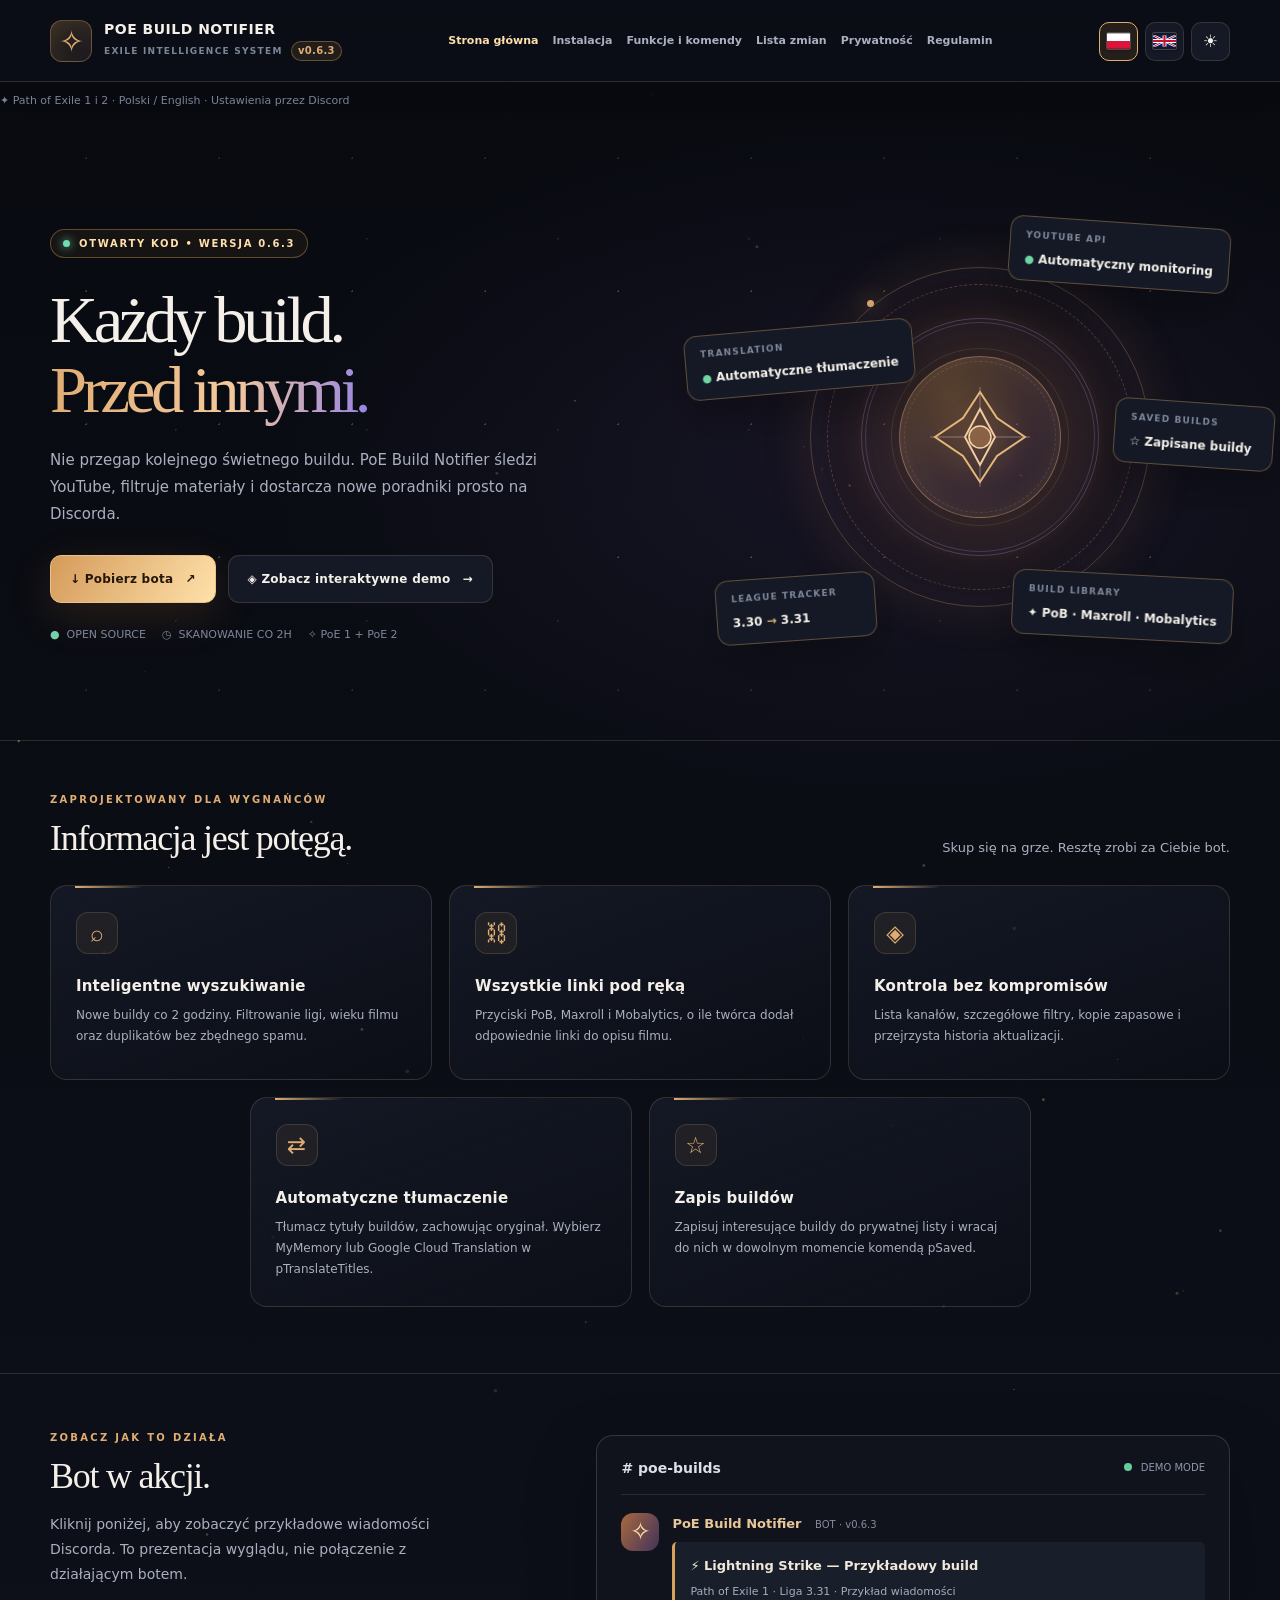
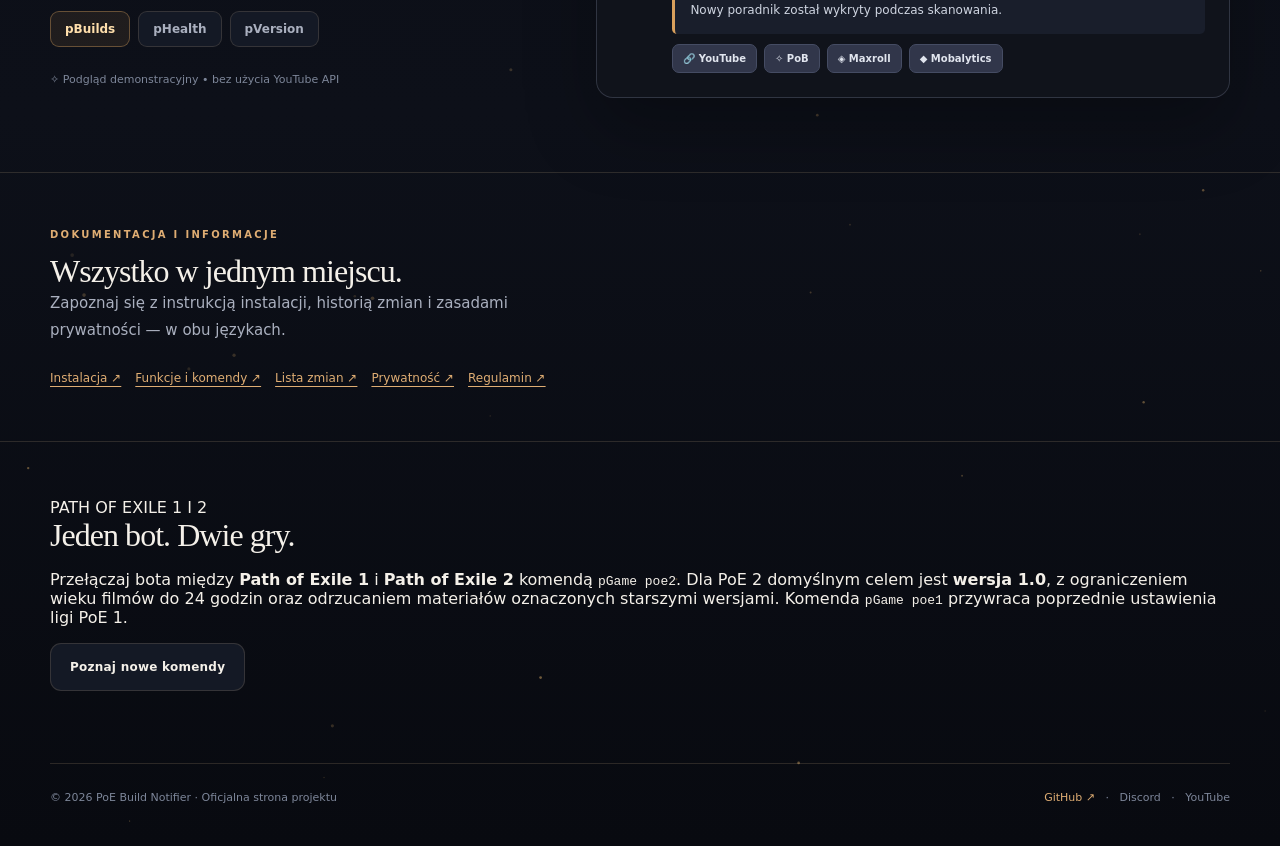
==== index.html @ fc9eb7d9 "release v0.6.3: Windows launcher and updater documentation" ====
<!doctype html>
<html lang="pl">
<head>
<meta charset="utf-8">
<meta name="viewport" content="width=device-width,initial-scale=1">
<meta name="color-scheme" content="dark light">
<title>PoE Build Notifier v0.6.3 — Strona główna</title>
<style>
:root{font-family:Inter,ui-sans-serif,system-ui,-apple-system,'Segoe UI',sans-serif;font-synthesis:none}
*{box-sizing:border-box}
html{scroll-behavior:smooth}
body{margin:0}
body.dark{--bg:#080a10;--background:#0d1019;--panel:#141925;--panel2:#1b2130;--line:rgba(238,208,162,.15);--line-hi:rgba(241,180,102,.34);--fg:#f4f0e9;--muted:#aab0bf;--soft:#7d8699;--accent:#dfad73;--accent-hi:#ffdfac;--violet:#9785e4;--halo:rgba(219,151,79,.16);--shadow:rgba(0,0,0,.28);background:var(--bg);color:var(--fg)}
body.light{--bg:#f7f3ec;--background:#f9f6f1;--panel:#fffdf8;--panel2:#f2ede4;--line:rgba(85,60,47,.19);--line-hi:rgba(162,104,40,.4);--fg:#241f26;--muted:#655e6b;--soft:#7b7480;--accent:#946124;--accent-hi:#6e4a20;--violet:#6853aa;--halo:rgba(195,139,69,.17);--shadow:rgba(92,57,44,.10);background:var(--bg);color:var(--fg)}
a{color:inherit;text-decoration:none}button{font:inherit}
#app{min-height:100vh;overflow:clip;position:relative;background:radial-gradient(ellipse 900px 500px at 70% 19%,rgba(105,73,147,.14),transparent 70%),linear-gradient(180deg,var(--bg),var(--background) 70%,var(--bg));transition:background .3s,color .3s}
#spotlight{position:absolute;inset:0;pointer-events:none;z-index:0;background:radial-gradient(360px circle at var(--mx,60%) var(--my,35%),var(--halo),transparent 75%);opacity:0;transition:opacity .25s}
#app:hover #spotlight{opacity:1}
#starfield{position:absolute;top:85px;left:0;right:0;height:740px;opacity:.45;pointer-events:none;background-image:radial-gradient(circle,rgba(215,178,132,.65) 1px,transparent 1px),radial-gradient(circle,rgba(180,158,208,.35) 1px,transparent 1px);background-size:133px 133px,191px 191px;background-position:20px 7px,80px 58px;mask-image:linear-gradient(transparent,black 16%,black 70%,transparent)}
.wrap{width:min(1180px,calc(100% - 64px));margin:0 auto;position:relative;z-index:1}
header{position:relative;z-index:10;border-bottom:1px solid var(--line);background:rgba(13,16,25,.25);backdrop-filter:blur(16px)}
.header-inner{height:82px;display:flex;align-items:center;justify-content:space-between;gap:24px}
.logo{display:flex;align-items:center;gap:13px;white-space:nowrap}
.logo-symbol{height:42px;width:42px;display:grid;place-items:center;border:1px solid var(--line-hi);border-radius:12px;background:linear-gradient(145deg,rgba(224,168,87,.2),rgba(125,84,143,.08));box-shadow:inset 0 0 22px rgba(234,177,99,.08);font:30px Georgia,serif;color:var(--accent)}
.logo strong{font-size:16px;display:block;letter-spacing:.045em;font-weight:780}
.logo small{display:block;margin-top:4px;color:var(--soft);font-size:9px;letter-spacing:.25em;font-weight:750}
nav{display:flex;align-items:center;gap:28px}
nav a{font-size:12px;font-weight:650;color:var(--muted);transition:color .2s;white-space:nowrap}
nav a:hover,nav a.active{color:var(--accent-hi)}
.controls{display:flex;align-items:center;gap:7px}
.ctrl{background:var(--panel);color:var(--fg);border:1px solid var(--line);border-radius:10px;min-width:39px;height:39px;display:grid;place-items:center;cursor:pointer;font-size:17px;transition:transform .2s,border .2s}
.ctrl:hover{transform:translateY(-2px);border-color:var(--line-hi)}
.ctrl.selected{border-color:var(--accent);background:rgba(188,135,72,.14)}
.theme-button{margin-left:6px}
.hero{min-height:590px;padding:88px 0 65px;display:grid;grid-template-columns:1.12fr .88fr;gap:42px;align-items:center}
.eyebrow{color:var(--accent-hi);border:1px solid var(--line-hi);background:rgba(190,135,67,.07);border-radius:999px;padding:8px 12px;display:inline-flex;align-items:center;gap:9px;font-size:10px;letter-spacing:.17em;text-transform:uppercase;font-weight:800}
.green-dot{height:7px;width:7px;background:#72dcb0;box-shadow:0 0 10px #72dcb0;border-radius:100%}
h1{font-family:Georgia,'Times New Roman',serif;font-weight:500;letter-spacing:-.065em;font-size:clamp(53px,5.2vw,79px);line-height:1.04;margin:27px 0 23px;max-width:710px}
h1 em{font-style:normal;background:linear-gradient(94deg,var(--accent),#f4c89b 57%,var(--violet));background-clip:text;-webkit-background-clip:text;color:transparent}
.hero-description{max-width:520px;color:var(--muted);font-size:15px;line-height:1.8;margin:0 0 27px}
.ctas{display:flex;gap:12px;flex-wrap:wrap}
.btn{display:inline-flex;gap:12px;align-items:center;justify-content:center;padding:14px 19px;min-height:48px;border-radius:11px;font-size:12px;letter-spacing:.02em;font-weight:800;border:1px solid var(--line);transition:transform .18s,box-shadow .18s;background:var(--panel)}
.btn:hover{transform:translateY(-2px);box-shadow:0 8px 25px var(--shadow)}
.btn-primary{background:linear-gradient(120deg,#d49b5a,#ffe1aa);color:#251708;border-color:#eac18b;box-shadow:0 12px 42px rgba(190,119,45,.18)}
.btn-secondary{color:var(--fg)}
.hero-fineprint{display:flex;align-items:center;gap:16px;flex-wrap:wrap;margin-top:25px;color:var(--soft);font-size:11px}
.hero-fineprint span{display:flex;gap:7px;align-items:center}
.hero-fineprint b{color:#78cfa4;font-weight:800}
.visual{position:relative;min-height:430px;display:grid;place-items:center;transform:translateY(2px)}
.visual:before{position:absolute;content:'';width:440px;height:440px;background:radial-gradient(circle,rgba(206,130,67,.15),transparent 68%);pointer-events:none}
.orbit{position:absolute;width:340px;height:340px;border-radius:50%;border:1px solid rgba(212,173,112,.29);box-shadow:0 0 60px rgba(196,111,68,.08),inset 0 0 60px rgba(130,82,135,.06);animation:spin 80s linear infinite}
.orbit:before{content:'';position:absolute;inset:16px;border-radius:50%;border:1px dashed rgba(212,171,118,.29)}
.orbit:after{content:'';position:absolute;inset:50px;border-radius:50%;border:1px solid rgba(170,136,202,.33)}
.orbit.tiny{width:230px;height:230px;transform:none;animation:reverseSpin 60s linear infinite;border-color:rgba(140,124,191,.34)}
.orbit.tiny:before{inset:25px;border:1px solid rgba(208,177,118,.15)}
.orbit.tiny:after{inset:38px;border:1px dashed rgba(190,153,113,.22)}
.emblem{width:162px;height:162px;display:grid;place-items:center;position:relative;z-index:2;border-radius:50%;border:1px solid rgba(228,179,110,.45);background:radial-gradient(circle at 30% 25%,rgba(235,171,83,.23),rgba(95,69,121,.16) 65%,rgba(44,32,62,.15));box-shadow:inset 0 0 38px rgba(227,176,93,.18),0 0 72px rgba(201,131,64,.17)}
.emblem svg{width:100px;height:100px;filter:drop-shadow(0 0 19px rgba(234,173,97,.4))}
.orbit-mark{position:absolute;height:7px;width:7px;border-radius:50%;background:#d6a56e;box-shadow:0 0 22px #d6a56e;top:32px;left:56px}
.float{position:absolute;z-index:3;background:var(--panel);border:1px solid var(--line-hi);border-radius:13px;padding:13px 15px;min-width:160px;box-shadow:0 20px 50px var(--shadow);backdrop-filter:blur(15px)}
.float small{display:block;text-transform:uppercase;color:var(--soft);font-weight:800;font-size:9px;letter-spacing:.13em;margin-bottom:8px}
.float strong{font-size:12px;font-weight:750;white-space:nowrap}
.float1{top:25px;right:0;transform:rotate(4deg)}
.float2{bottom:36px;left:-13px;transform:rotate(-4deg)}
.float3{bottom:38px;right:-3px;transform:rotate(3deg)}
.float4{top:130px;left:-44px;transform:rotate(-5deg)}
.float5{top:205px;right:-44px;transform:rotate(4deg)}
.visual{min-height:480px}
.float .on{color:#70d5a4;font-size:11px}
.section-label{font-size:10px;letter-spacing:.23em;text-transform:uppercase;font-weight:850;color:var(--accent);margin-bottom:13px}
section.features{padding:53px 0 66px;border-top:1px solid var(--line)}
.section-heading{display:flex;justify-content:space-between;gap:20px;align-items:end;margin-bottom:26px}
h2{font-family:Georgia,serif;font-size:36px;font-weight:500;letter-spacing:-.035em;margin:0;line-height:1.15}
.section-heading p{max-width:370px;margin:0;color:var(--muted);line-height:1.7;font-size:13px}
.cards{display:grid;grid-template-columns:repeat(3,1fr);gap:17px}
.card{position:relative;padding:26px 25px;min-height:195px;border:1px solid var(--line);border-radius:17px;background:linear-gradient(160deg,var(--panel),rgba(37,31,46,.05));overflow:hidden;transition:transform .25s,border-color .25s,box-shadow .25s}
.card:before{content:'';position:absolute;top:0;left:24px;width:68px;height:2px;background:linear-gradient(90deg,var(--accent),transparent)}
.card:hover{transform:translateY(-5px);border-color:var(--line-hi);box-shadow:0 16px 45px var(--shadow)}
.card-icon{height:42px;width:42px;display:grid;place-items:center;border-radius:12px;border:1px solid var(--line);background:rgba(198,139,84,.08);color:var(--accent);font-size:23px;margin-bottom:23px}
.card h3{margin:0 0 10px;font-size:15px;letter-spacing:.01em}
.card p{margin:0;font-size:12px;line-height:1.75;color:var(--muted)}
.demo-section{padding:58px 0 72px;border-top:1px solid var(--line)}
.demo-grid{display:grid;grid-template-columns:.9fr 1.1fr;gap:28px;align-items:center}
.demo-section .lead{color:var(--muted);font-size:14px;line-height:1.8;max-width:390px}
.chips{display:flex;gap:8px;flex-wrap:wrap;margin:24px 0}
.chip{cursor:pointer;color:var(--muted);background:var(--panel);border:1px solid var(--line);border-radius:9px;padding:10px 14px;font-size:12px;font-weight:750}
.chip.active{color:var(--accent-hi);border-color:var(--line-hi);background:rgba(202,143,77,.1)}
.small-note{font-size:11px;color:var(--soft);line-height:1.6}
.discord-panel{background:#10131b;border:1px solid rgba(155,165,194,.23);color:#dddfe7;border-radius:17px;padding:24px;box-shadow:0 30px 70px var(--shadow)}
.discord-top{display:flex;align-items:center;justify-content:space-between;border-bottom:1px solid rgba(155,165,194,.17);padding-bottom:18px;margin-bottom:18px;gap:10px}
.discord-top strong{font-size:14px}.discord-top small{color:#8e96aa;font-size:10px}.discord-dot{height:8px;width:8px;border-radius:50%;background:#65cd9c;display:inline-block;margin-right:6px}
.bot-row{display:flex;gap:13px}
.avatar{height:38px;width:38px;flex:none;border-radius:12px;background:linear-gradient(120deg,#a8693f,#41335a);display:grid;place-items:center;font:25px Georgia,serif;color:#ffe1a5}
.message-body{min-width:0;flex:1}
.sender{color:#e9c79a;font-size:13px;font-weight:750}.sender small{color:#858b9e;font-size:10px;margin-left:9px;font-weight:500}
.message{background:#191e2b;border-left:3px solid #d9a05c;border-radius:5px;padding:13px 15px;margin-top:10px;font-size:12px;color:#cfd5e1;line-height:1.65}
.message strong{color:#f0e8d9;font-size:13px}.message small{display:block;color:#a4adbf;font-size:11px;margin-top:6px}
.links{display:flex;gap:7px;flex-wrap:wrap;margin-top:10px}.links span{font-size:10px;padding:8px 10px;border-radius:7px;background:#31364a;color:#e1e5ee;border:1px solid #454c63;font-weight:700}
.footer{border-top:1px solid var(--line);padding:27px 0 42px;display:flex;justify-content:space-between;align-items:center;gap:12px;color:var(--soft);font-size:11px}
.footer a{color:var(--accent)}
@keyframes spin{to{transform:rotate(360deg)}}@keyframes reverseSpin{to{transform:rotate(-360deg)}}
@media(max-width:1050px){nav{gap:15px}.hero{grid-template-columns:1fr .8fr;gap:0}.visual{transform:scale(.83)}.float2{left:-40px}.float3{right:-25px}}
@media(max-width:760px){.wrap{width:min(100% - 34px,520px)}.header-inner{height:auto;min-height:78px;gap:10px;flex-wrap:wrap;padding:15px 0}.logo strong{font-size:12px}.logo small{font-size:7px}nav{display:none}.controls{margin-left:auto}.hero{grid-template-columns:1fr;padding:58px 0 40px;min-height:0}.hero h1{font-size:clamp(47px,12vw,65px)}.visual{min-height:320px;transform:scale(.8)}.float1{right:-30px}.float2{left:-30px}.float3{right:-30px}.section-heading{display:block}.section-heading p{margin-top:14px}.cards,.demo-grid{grid-template-columns:1fr}.card{min-height:160px}.demo-section{padding:45px 0 60px}.footer{flex-wrap:wrap}.ctrl{width:36px;height:36px;min-width:36px}#app{background:linear-gradient(180deg,var(--bg),var(--background))}}
@media(max-width:760px){.visual{min-height:440px}.float4{top:133px;left:-26px}.float5{top:211px;right:-26px}.float4,.float5{min-width:145px;padding:11px 13px}.float4 strong,.float5 strong{font-size:11px}}
@media(prefers-reduced-motion:reduce){html{scroll-behavior:auto}*{animation:none!important;transition:none!important}#spotlight{display:none}}
</style>
<link rel="stylesheet" href="fancy.css"><link rel="stylesheet" href="unified.css"><link rel="alternate" hreflang="pl" href="https://bollek231.github.io/poe-build-notifier-site/index.html"><link rel="alternate" hreflang="en" href="https://bollek231.github.io/poe-build-notifier-site/index-en.html"></head>
<body class="dark fancy-home">
<div id="app">
  <div id="starfield"></div><canvas id="ember-field" aria-hidden="true"></canvas><div id="spotlight"></div>
  <header class="unified-header">
<div class="wrap header-inner">
  <a class="logo" href="https://bollek231.github.io/poe-build-notifier-site/index.html" aria-label="PoE Build Notifier — strona główna"><span class="logo-symbol" aria-hidden="true">✧</span><span class="logo-text"><strong>POE BUILD NOTIFIER</strong><small>EXILE INTELLIGENCE SYSTEM <b class="site-version">v0.6.3</b></small></span></a>
  <nav id="site-nav" aria-label="Nawigacja główna">
    <a href="https://bollek231.github.io/poe-build-notifier-site/index.html" class="active" aria-current="page">Strona główna</a>
<a href="https://bollek231.github.io/poe-build-notifier-site/instalacja.html">Instalacja</a>
<a href="https://bollek231.github.io/poe-build-notifier-site/komendy.html">Funkcje i komendy</a>
<a href="https://bollek231.github.io/poe-build-notifier-site/changelog.html">Lista zmian</a>
<a href="https://bollek231.github.io/poe-build-notifier-site/privacy.html">Prywatność</a>
<a href="https://bollek231.github.io/poe-build-notifier-site/terms.html">Regulamin</a>
  </nav>
  <div class="controls">
    <button type="button" class="ctrl menu-button" id="mobile-menu-toggle" aria-label="Otwórz menu nawigacji" aria-controls="site-nav" aria-expanded="false" title="Menu">☰</button>
    <a class="ctrl selected" id="lang-pl" href="https://bollek231.github.io/poe-build-notifier-site/index.html" hreflang="pl" lang="pl" title="Polski" aria-label="Polski — obecny język"><img class="lang-flag-image" src="assets/flag-pl.svg" width="25" height="18" alt="" aria-hidden="true"></a>
    <a class="ctrl" id="lang-en" href="https://bollek231.github.io/poe-build-notifier-site/index-en.html" hreflang="en" lang="en" title="English" aria-label="Switch to English"><img class="lang-flag-image" src="assets/flag-gb.svg" width="25" height="18" alt="" aria-hidden="true"></a>
    <button type="button" class="ctrl theme-button" id="theme" title="Zmień motyw strony" aria-label="Przełącz jasny/ciemny motyw">☀️</button>
  </div>
</div>
</header>
  <main id="top"><div class="hero-note">✦ Path of Exile 1 i 2 · Polski / English · Ustawienia przez Discord</div>
    <div class="wrap hero">
      <div class="hero-copy">
        <div class="eyebrow"><span class="green-dot"></span><span data-i="eyebrow">OTWARTY KOD • WERSJA 0.6.3</span></div>
        <h1><span data-i="hero1">Każdy build.</span><br><em data-i="hero2">Przed innymi.</em></h1>
        <p class="hero-description" data-i="heroDesc">Nie przegap kolejnego świetnego buildu. PoE Build Notifier śledzi YouTube, filtruje materiały i dostarcza nowe poradniki prosto na Discorda.</p>
        <div class="ctas">
          <a class="btn btn-primary" href="https://bollek231.github.io/poe-build-notifier-site/downloads/PoE_Build_Notifier_v0.6.3.zip" download><span data-i="download">↓ Pobierz bota</span> <span aria-hidden="true">↗</span></a>
          <a class="btn btn-secondary" href="#demo"><span data-i="tryDemo">◈ Zobacz interaktywne demo</span> <span aria-hidden="true">→</span></a>
        </div>
        <div class="hero-fineprint"><span><b>●</b><span data-i="tagOpen">OPEN SOURCE</span></span><span>◷ <span data-i="tag2h">SKANOWANIE CO 2H</span></span><span>✧ PoE 1 + PoE 2</span></div>
      </div>
      <div class="visual">
        <div class="orbit"><div class="orbit-mark"></div></div><div class="orbit tiny"></div>
        <div class="emblem"><svg viewBox="0 0 100 100" fill="none" xmlns="http://www.w3.org/2000/svg"><path d="M50 5L67 31L95 50L67 69L50 95L33 69L5 50L33 31L50 5Z" stroke="#e4b879" stroke-width="2"/><path d="M50 22L65 50L50 78L35 50L50 22Z" stroke="#f0cca0" stroke-width="2"/><circle cx="50" cy="50" r="11" fill="#b67d54" fill-opacity=".55" stroke="#f2d6ac" stroke-width="1.5"/><path d="M50 0V22M50 78V100M0 50H35M65 50H100" stroke="#c6a2ac" stroke-width=".8" stroke-opacity=".7"/></svg></div>
        <div class="float float1"><small>YOUTUBE API</small><strong><span class="on">●</span> <span data-i="monitor">Automatyczny monitoring</span></strong></div>
        <div class="float float2"><small>LEAGUE TRACKER</small><strong>3.30 <span style="color:var(--accent)">→</span> 3.31</strong></div>
        <div class="float float3"><small>BUILD LIBRARY</small><strong>✦ PoB · Maxroll · Mobalytics</strong></div>
        <div class="float float4"><small>TRANSLATION</small><strong><span class="on">●</span> Automatyczne tłumaczenie</strong></div>
        <div class="float float5"><small>SAVED BUILDS</small><strong>☆ Zapisane buildy</strong></div>
      </div>
    </div>
    <section class="features" id="features"><div class="wrap">
       <div class="section-label" data-i="featuresLabel">ZAPROJEKTOWANY DLA WYGNAŃCÓW</div>
       <div class="section-heading"><h2 data-i="featuresTitle">Informacja jest potęgą.</h2><p data-i="featuresSub">Skup się na grze. Resztę zrobi za Ciebie bot.</p></div>
       <div class="cards">
         <article class="card"><div class="card-icon">⌕</div><h3 data-i="card1Title">Inteligentne wyszukiwanie</h3><p data-i="card1Desc">Nowe buildy co 2 godziny. Filtrowanie ligi, wieku filmu oraz duplikatów bez zbędnego spamu.</p></article>
         <article class="card"><div class="card-icon">⛓</div><h3 data-i="card2Title">Wszystkie linki pod ręką</h3><p data-i="card2Desc">Przyciski PoB, Maxroll i Mobalytics, o ile twórca dodał odpowiednie linki do opisu filmu.</p></article>
         <article class="card"><div class="card-icon">◈</div><h3 data-i="card3Title">Kontrola bez kompromisów</h3><p data-i="card3Desc">Lista kanałów, szczegółowe filtry, kopie zapasowe i przejrzysta historia aktualizacji.</p></article>
         <article class="card"><div class="card-icon" aria-hidden="true">⇄</div><h3 data-i="card4Title">Automatyczne tłumaczenie</h3><p data-i="card4Desc">Tłumacz tytuły buildów, zachowując oryginał. Wybierz MyMemory lub Google Cloud Translation w pTranslateTitles.</p></article>
         <article class="card"><div class="card-icon" aria-hidden="true">☆</div><h3 data-i="card5Title">Zapis buildów</h3><p data-i="card5Desc">Zapisuj interesujące buildy do prywatnej listy i wracaj do nich w dowolnym momencie komendą pSaved.</p></article>
       </div>
    </div></section>
    <section class="demo-section" id="demo"><div class="wrap demo-grid">
       <div><div class="section-label" data-i="demoLabel">ZOBACZ JAK TO DZIAŁA</div><h2 data-i="demoTitle">Bot w akcji.</h2><p class="lead" data-i="demoDesc">Kliknij poniżej, aby zobaczyć przykładowe wiadomości Discorda. To prezentacja wyglądu, nie połączenie z działającym botem.</p><div class="chips"><button class="chip active" data-example="build">pBuilds</button><button class="chip" data-example="health">pHealth</button><button class="chip" data-example="version">pVersion</button></div><p class="small-note" data-i="demoNote">✧ Podgląd demonstracyjny • bez użycia YouTube API</p></div>
       <div class="discord-panel"><div class="discord-top"><strong># poe-builds</strong><small><span class="discord-dot"></span> DEMO MODE</small></div><div class="bot-row"><div class="avatar">✧</div><div class="message-body"><span class="sender">PoE Build Notifier <small>BOT · v0.6.3</small></span><div class="message" id="message-box"></div><div class="links" id="message-links"></div></div></div></div>
    </div></section>
<section class="alt-section" aria-label="Dokumentacja projektu"><div class="wrap">
<div class="section-label">DOKUMENTACJA I INFORMACJE</div>
<h2>Wszystko w jednym miejscu.</h2>
<p class="hero-description">Zapoznaj się z instrukcją instalacji, historią zmian i zasadami prywatności — w obu językach.</p>
<div class="secondary-links">
<a href="https://bollek231.github.io/poe-build-notifier-site/instalacja.html">Instalacja ↗</a><a href="https://bollek231.github.io/poe-build-notifier-site/komendy.html">Funkcje i komendy ↗</a><a href="https://bollek231.github.io/poe-build-notifier-site/changelog.html">Lista zmian ↗</a><a href="https://bollek231.github.io/poe-build-notifier-site/privacy.html">Prywatność ↗</a><a href="https://bollek231.github.io/poe-build-notifier-site/terms.html">Regulamin ↗</a>
</div>
</div></section>
  <section class="alt-section" id="game-modes"><div class="wrap"><span class="pill">PATH OF EXILE 1 I 2</span><h2>Jeden bot. Dwie gry.</h2><p>Przełączaj bota między <strong>Path of Exile 1</strong> i <strong>Path of Exile 2</strong> komendą <code>pGame poe2</code>. Dla PoE 2 domyślnym celem jest <strong>wersja 1.0</strong>, z ograniczeniem wieku filmów do 24 godzin oraz odrzucaniem materiałów oznaczonych starszymi wersjami. Komenda <code>pGame poe1</code> przywraca poprzednie ustawienia ligi PoE 1.</p><p><a class="btn secondary" href="https://bollek231.github.io/poe-build-notifier-site/komendy.html">Poznaj nowe komendy</a></p></div></section></main>
  <div class="wrap footer"><span>© 2026 PoE Build Notifier · <span data-i="footer">Oficjalna strona projektu</span></span><span><a href="https://github.com/Bollek231/poe-build-notifier-site" target="_blank" rel="noopener">GitHub ↗</a> &nbsp; · &nbsp; Discord &nbsp; · &nbsp; YouTube</span></div>
</div>
<script>
(()=>{
const body=document.body,app=document.getElementById('app');let lang='pl',ex='build';
const dictionary={
pl:{navHome:'Strona główna',navFeatures:'Funkcje',navDemo:'Podgląd',navChangelog:'Lista zmian ↗',eyebrow:'OTWARTY KOD • WERSJA 0.6.3',hero1:'Każdy build.',hero2:'Przed innymi.',heroDesc:'Nie przegap kolejnego świetnego buildu. PoE Build Notifier śledzi YouTube, filtruje materiały i dostarcza nowe poradniki prosto na Discorda.',download:'↓ Pobierz bota',tryDemo:'◈ Zobacz interaktywne demo',tagOpen:'OPEN SOURCE',tag2h:'SKANOWANIE CO 2H',monitor:'Automatyczny monitoring',featuresLabel:'ZAPROJEKTOWANY DLA WYGNAŃCÓW',featuresTitle:'Informacja jest potęgą.',featuresSub:'Skup się na grze. Resztę zrobi za Ciebie bot.',card1Title:'Inteligentne wyszukiwanie',card1Desc:'Nowe buildy co 2 godziny. Filtrowanie ligi, wieku filmu oraz duplikatów bez zbędnego spamu.',card2Title:'Wszystkie linki pod ręką',card2Desc:'Przyciski PoB, Maxroll i Mobalytics, o ile twórca dodał odpowiednie linki do opisu filmu.',card3Title:'Kontrola bez kompromisów',card3Desc:'Lista kanałów, szczegółowe filtry, kopie zapasowe i przejrzysta historia aktualizacji.',card4Title:'Automatyczne tłumaczenie',card4Desc:'Tłumacz tytuły buildów, zachowując oryginał. Wybierz MyMemory lub Google Cloud Translation w pTranslateTitles.',card5Title:'Zapis buildów',card5Desc:'Zapisuj interesujące buildy do prywatnej listy i wracaj do nich w dowolnym momencie komendą pSaved.',demoLabel:'ZOBACZ JAK TO DZIAŁA',demoTitle:'Bot w akcji.',demoDesc:'Kliknij poniżej, aby zobaczyć przykładowe wiadomości Discorda. To prezentacja wyglądu, nie połączenie z działającym botem.',demoNote:'✧ Podgląd demonstracyjny • bez użycia YouTube API',footer:'Oficjalna strona projektu'},
en:{navHome:'Home',navFeatures:'Features',navDemo:'Preview',navChangelog:'Patch notes ↗',eyebrow:'OPEN SOURCE • VERSION 0.6.3',hero1:'Every build.',hero2:'Before the rest.',heroDesc:'Never miss a great build again. PoE Build Notifier watches YouTube, filters new videos, and sends fresh guides straight to your Discord channel.',download:'↓ Download bot',tryDemo:'◈ Try interactive demo',tagOpen:'OPEN SOURCE',tag2h:'SCANS EVERY 2H',monitor:'Automated monitoring',featuresLabel:'BUILT FOR THE EXILES',featuresTitle:'Knowledge is power.',featuresSub:'Focus on playing. Let the bot do the searching.',card1Title:'Smart discovery',card1Desc:'Fresh builds every two hours. League, age, and duplicate filtering without needless spam.',card2Title:'Links where you need them',card2Desc:'PoB, Maxroll, and Mobalytics buttons whenever the creator adds matching links to their video description.',card3Title:'Stay in control',card3Desc:'Channel lists, advanced filters, backups, and a transparent version history.',card4Title:'Automatic translation',card4Desc:'Translate build titles while keeping the original. Choose MyMemory or Google Cloud Translation with pTranslateTitles.',card5Title:'Saved builds',card5Desc:'Save interesting builds to your private list and revisit them anytime with the pSaved command.',demoLabel:'SEE HOW IT WORKS',demoTitle:'Bot in action.',demoDesc:'Select a command below to preview sample Discord messages. This is a visual demo, not a connection to a running bot.',demoNote:'✧ Demonstration only • no YouTube API requests',footer:'Official project website'}};
function renderMessage(){const box=document.getElementById('message-box'),links=document.getElementById('message-links');let content='',buttons='';if(ex==='build'){content=lang==='pl'?'<strong>⚡ Lightning Strike — Przykładowy build</strong><small>Path of Exile 1 · Liga 3.31 · Przykład wiadomości</small>Nowy poradnik został wykryty podczas skanowania.':'<strong>⚡ Lightning Strike — Example build</strong><small>Path of Exile 1 · League 3.31 · Example message</small>A new build guide was detected during scanning.';buttons='<span>🔗 YouTube</span><span>✧ PoB</span><span>◈ Maxroll</span><span>◆ Mobalytics</span>';}else if(ex==='health'){content=lang==='pl'?'<strong>✓ pHealth — Status systemu</strong><small>Przykładowe dane, nie prawdziwy status</small>🟢 Bot: aktywny<br>⏱ Skanowanie: co 2 godziny<br>🗓 Podsumowanie: 20:00':'<strong>✓ pHealth — System status</strong><small>Sample data, not live status</small>🟢 Bot: online<br>⏱ Scan interval: every 2 hours<br>🗓 Daily digest: 20:00';}else{content=lang==='pl'?'<strong>✧ pVersion</strong><small>PoE Build Notifier</small>Aktualna wersja: <b>v0.6.3</b><br>Najnowsza wersja: <b>v0.6.3</b>':'<strong>✧ pVersion</strong><small>PoE Build Notifier</small>Installed version: <b>v0.6.3</b><br>Latest release: <b>v0.6.3</b>';}box.innerHTML=content;links.innerHTML=buttons;}
function render(){document.documentElement.lang=lang;document.querySelectorAll('[data-i]').forEach(el=>{let v=dictionary[lang][el.dataset.i];if(v)el.textContent=v});document.getElementById('lang-pl').classList.toggle('selected',lang==='pl');document.getElementById('lang-en').classList.toggle('selected',lang==='en');renderMessage()}
document.getElementById('lang-pl').addEventListener('click',()=>{lang='pl';render()});document.getElementById('lang-en').addEventListener('click',()=>{lang='en';render()});
function changeTheme(to){body.classList.toggle('dark',to==='dark');body.classList.toggle('light',to==='light');document.getElementById('theme').textContent=to==='dark'?'☀️':'🌙';document.getElementById('theme').title=to==='dark'?'Jasny motyw / Light mode':'Ciemny motyw / Dark mode';try{localStorage.setItem('poe-design-theme',to)}catch(e){}}
document.getElementById('theme').addEventListener('click',()=>changeTheme(body.classList.contains('dark')?'light':'dark'));
document.querySelectorAll('[data-example]').forEach(b=>b.addEventListener('click',()=>{ex=b.dataset.example;document.querySelectorAll('[data-example]').forEach(x=>x.classList.toggle('active',x===b));renderMessage()}));
document.getElementById('app').addEventListener('pointermove',e=>{const r=app.getBoundingClientRect();app.style.setProperty('--mx',e.clientX-r.left+'px');app.style.setProperty('--my',e.clientY-r.top+'px')});
try{const stored=localStorage.getItem('poe-design-theme');if(stored==='light')changeTheme('light')}catch(e){}
render();
})();
</script>
<script defer src="effects.js"></script><script defer src="version-badge.js"></script></body></html>
---- fancy.css ----
/* PoE Build Notifier — v0.5.2 animated fantasy background */
#ember-field{position:absolute;inset:0;width:100%;height:100%;pointer-events:none;z-index:0;opacity:.85}
body.light #ember-field{opacity:.45}
#starfield{animation:constellation-drift 110s linear infinite}
@keyframes constellation-drift{
  0%{background-position:20px 7px,80px 58px}
  100%{background-position:153px -106px,-111px -133px}
}
.orbit,.orbit.tiny{will-change:transform}
.fancy-home .header-inner{max-width:1240px}
.fancy-home .logo strong{font-size:14px}
.fancy-home .site-version{margin-left:3px;color:var(--accent);font-size:10px;letter-spacing:.08em}
.fancy-home #site-nav{gap:14px}
.fancy-home #site-nav a{font-size:11px}
.fancy-home .menu-button{display:none}
.fancy-home #app{isolation:isolate}
.fancy-home #ember-field{z-index:0}
.fancy-home header,.fancy-home main,.fancy-home .footer{position:relative;z-index:2}
.fancy-home .features,.fancy-home .demo-section{position:relative}
.fancy-home .hero-note{font-size:11px;color:var(--soft);margin-top:12px}
.fancy-home .secondary-links{display:flex;gap:14px;flex-wrap:wrap;margin-top:12px;font-size:12px}
.fancy-home .secondary-links a{color:var(--accent);text-decoration:underline;text-underline-offset:4px}
.fancy-home .alt-section{padding:56px 0;border-top:1px solid var(--line)}
.fancy-home .alt-section h2{font-family:Georgia,serif;font-weight:500;font-size:32px;letter-spacing:-.03em}
.fancy-home .alt-section .note{font-size:13px;max-width:800px}
.fancy-home .footer .docs-links{display:flex;flex-wrap:wrap;gap:14px}
.fancy-home .footer .docs-links a{font-size:11px}
.site-spotlight{position:fixed;inset:0;pointer-events:none;z-index:0;opacity:0;background:radial-gradient(380px circle at var(--mx,65%) var(--my,25%),var(--halo,rgba(221,160,82,.16)),transparent 76%);transition:opacity .3s}
@media(pointer:fine){body:hover .site-spotlight{opacity:1}}
.site-atmosphere{position:fixed;inset:0;overflow:hidden;pointer-events:none;z-index:0;background:radial-gradient(ellipse 850px 540px at 73% 10%,rgba(119,80,147,.19),transparent 70%),radial-gradient(ellipse 650px 450px at 5% 75%,rgba(176,104,51,.095),transparent 70%)}
.site-atmosphere::after{content:"";position:absolute;inset:0;opacity:.19;background-image:linear-gradient(rgba(207,184,141,.11) 1px,transparent 1px),linear-gradient(90deg,rgba(207,184,141,.11) 1px,transparent 1px);background-size:64px 64px;mask-image:linear-gradient(to bottom,transparent,black 14%,black 84%,transparent)}
.site-atmosphere #ember-field{position:fixed}
body.docs-redesign{--bg:#090b13;--text:#f3eee7;--muted:#aeb4c4;--border:rgba(238,208,162,.18);--gold:#dfad73;--panel:#171d2b;--halo:rgba(219,151,79,.17);background:#090b13;color:var(--text);min-height:100vh;transition:background .3s,color .3s}
body.docs-redesign.light{--bg:#f7f3ec;--text:#241f26;--muted:#655e6b;--border:rgba(85,60,47,.19);--gold:#946124;--panel:#fffdf8;--halo:rgba(195,139,69,.17);background:#f7f3ec;color:var(--text)}
body.docs-redesign>header,body.docs-redesign>main,body.docs-redesign>footer{position:relative;z-index:1}
body.docs-redesign>header{background:rgba(10,14,24,.68);backdrop-filter:blur(18px);border-color:var(--border)}
body.docs-redesign.light>header{background:rgba(250,245,235,.85)}
body.docs-redesign header .brand{color:var(--gold)}
body.docs-redesign header .nav-links a{color:var(--text);opacity:.82}
body.docs-redesign header .nav-links a:hover,
body.docs-redesign header .nav-links a[aria-current="page"]{color:var(--gold);opacity:1}
body.docs-redesign .site-version{display:inline-block;color:var(--gold);font-size:10px;vertical-align:middle;letter-spacing:.08em;padding:3px 7px;background:rgba(203,147,83,.1);border:1px solid var(--border);border-radius:20px}
body.docs-redesign .content{max-width:920px}
body.docs-redesign .content h1{font-family:Georgia,serif;font-weight:500;font-size:clamp(34px,6vw,54px);letter-spacing:-.04em;color:var(--text);margin-bottom:24px}
body.docs-redesign .content h2{font-family:Georgia,serif;color:var(--gold);font-weight:500;margin-top:46px}
body.docs-redesign .content h3{color:var(--gold)}
body.docs-redesign .content p,body.docs-redesign .content li{color:var(--text);opacity:.91}
body.docs-redesign .content a:not(.btn){color:var(--gold)}
body.docs-redesign .note,body.docs-redesign .panel,body.docs-redesign .cards article,
body.docs-redesign .release-entry{background:rgba(25,31,44,.78);border:1px solid var(--border);border-radius:16px;box-shadow:0 10px 32px rgba(0,0,0,.07);backdrop-filter:blur(12px)}
body.docs-redesign.light .note,body.docs-redesign.light .panel,body.docs-redesign.light .cards article,
body.docs-redesign.light .release-entry{background:rgba(255,255,255,.72)}
body.docs-redesign .note{border-left:3px solid var(--gold)}
body.docs-redesign .btn{background:linear-gradient(110deg,#d49b5a,#ffe1aa);color:#24190d;border:1px solid #ddab6a;border-radius:11px}
body.docs-redesign .btn.secondary{background:transparent;color:var(--text);border-color:var(--border)}
body.docs-redesign .doc-table tr:nth-child(even),body.docs-redesign .doc-table th{background:var(--panel)}
body.docs-redesign .doc-table th,body.docs-redesign .doc-table td{border-color:var(--border)}
body.docs-redesign .doc-table th{color:var(--gold)}
body.docs-redesign .foot{color:var(--muted)}
body.docs-redesign .foot a{color:var(--gold)}
body.docs-redesign .language-switch .flag{border-color:var(--border);background:var(--panel)}
body.docs-redesign .language-switch .flag.active{border-color:var(--gold)}
body.docs-redesign .theme-control{height:38px;min-width:40px;background:var(--panel);border:1px solid var(--border);border-radius:10px;cursor:pointer;color:var(--text)}
body.docs-redesign .theme-control:hover{border-color:var(--gold)}
body.docs-redesign .nav-toggle{height:38px;min-width:42px;border-radius:9px;background:var(--panel);color:var(--text);border:1px solid var(--border);cursor:pointer;display:none}
body.docs-redesign .wrap{width:min(1180px,calc(100% - 48px))}
@media(max-width:1080px){
 body.docs-redesign .nav-toggle{display:inline-flex;align-items:center;justify-content:center}
 body.docs-redesign .nav{position:relative}
 body.docs-redesign .nav-links{display:none;position:absolute;z-index:10;top:100%;left:0;right:0;padding:16px;background:var(--panel);border:1px solid var(--border);border-radius:14px;box-shadow:0 10px 30px rgba(0,0,0,.12);margin-top:6px}
 body.docs-redesign .nav-links.menu-open{display:flex}
}
@media(max-width:1030px){
 .fancy-home .menu-button{display:grid;place-items:center}
 .fancy-home #site-nav{display:none;position:absolute;z-index:20;top:calc(100% - 7px);left:18px;right:18px;padding:18px;background:var(--panel);border:1px solid var(--line);border-radius:15px;box-shadow:0 12px 30px var(--shadow);flex-wrap:wrap;gap:16px}
 .fancy-home #site-nav.menu-open{display:flex}
 .fancy-home .header-inner{position:relative}
}
@media(max-width:760px){
 .fancy-home .header-inner{padding:13px 0}
 .fancy-home .hero{padding-top:45px}
 .fancy-home .visual{transform:scale(.76);margin:-5px 0}
 .fancy-home .logo strong{font-size:12px}
 .fancy-home .site-version{font-size:9px}
 .fancy-home .alt-section{padding:34px 0}
 body.docs-redesign .nav .brand{max-width:75%;font-size:12px}
 body.docs-redesign .nav{gap:8px}
 body.docs-redesign .nav-links{order:10}
}
@media(prefers-reduced-motion:reduce){
 #ember-field{display:none}
 #starfield{animation:none!important}
 .orbit,.orbit.tiny{animation:none!important;will-change:auto}
 .site-spotlight,#spotlight{display:none!important}
 body *,body *::before,body *::after{transition:none!important;scroll-behavior:auto!important}
}

/* Render national flags as local vector images, not platform-dependent emoji glyphs. */
.lang-flag-image{display:block;width:25px;height:18px;object-fit:fill;border-radius:2px;border:1px solid rgba(255,255,255,.19);box-shadow:0 1px 2px rgba(0,0,0,.24);pointer-events:none}
.fancy-home .controls .ctrl:has(.lang-flag-image),.docs-redesign .language-switch .flag:has(.lang-flag-image){display:inline-flex;align-items:center;justify-content:center}

/* Compact, centered and dismissible announcement on documentation pages. */
body.docs-redesign .site-notice{
  position:relative;box-sizing:border-box;
  width:min(760px,calc(100% - 32px));max-width:760px;
  margin:20px auto 16px;padding:16px 51px 16px 20px;
  border:1px solid var(--border);border-left:3px solid var(--gold);
  border-radius:14px;color:var(--text);
  background:var(--panel);box-shadow:0 12px 28px rgba(0,0,0,.10);
  font-size:13px;line-height:1.7;z-index:2;
  opacity:1;transform:translateY(0);
  transition:opacity .24s ease,transform .24s ease;
}
body.docs-redesign.light .site-notice{background:#fffbf4}
body.docs-redesign .content>.site-notice{width:100%;margin:0 auto 24px}
body.docs-redesign .site-notice strong{color:var(--gold)}
body.docs-redesign .site-notice .site-notice__hint{display:block;margin-top:7px;color:var(--muted);font-size:11px}
body.docs-redesign .site-notice .site-notice__close{
  position:absolute;right:11px;top:10px;width:30px;height:30px;
  border:1px solid var(--border);border-radius:9px;
  background:transparent;color:var(--text);cursor:pointer;
  font-size:20px;line-height:1;display:grid;place-items:center;
}
body.docs-redesign .site-notice .site-notice__close:hover{border-color:var(--gold);background:rgba(210,157,82,.10)}
body.docs-redesign .site-notice .site-notice__close:focus-visible{outline:2px solid var(--gold);outline-offset:2px}
body.docs-redesign .site-notice.site-notice--closing{opacity:0;transform:translateY(-7px);pointer-events:none}
body.docs-redesign .site-notice[hidden]{display:none!important}
@media(max-width:600px){body.docs-redesign .site-notice{font-size:12px;padding:14px 47px 14px 15px;margin-top:12px}}
@media(prefers-reduced-motion:reduce){body.docs-redesign .site-notice{transition:none!important}}

/* Keep the site navigation visible while scrolling, in both languages. */
.fancy-home #app>header,
body.docs-redesign>header{
  position:sticky;
  top:0;
  z-index:100;
  isolation:isolate;
  -webkit-backdrop-filter:blur(18px);
  backdrop-filter:blur(18px);
}
.fancy-home #app>header{background:rgba(11,14,22,.90)}
.fancy-home.light #app>header{background:rgba(250,246,238,.92)}
body.docs-redesign>header{background:rgba(10,14,24,.91)}
body.docs-redesign.light>header{background:rgba(250,245,235,.93)}
html{scroll-padding-top:95px}
@media(max-width:760px){html{scroll-padding-top:85px}}

/* Feature showcase: 3 + 2 centered on desktop, stacked on phones */
.fancy-home .features .cards{grid-template-columns:repeat(6,minmax(0,1fr))}
.fancy-home .features .cards>.card{grid-column:span 2}
.fancy-home .features .cards>.card:nth-child(4){grid-column:2/span 2}
.fancy-home .features .cards>.card:nth-child(5){grid-column:4/span 2}
@media(max-width:760px){
  .fancy-home .features .cards{grid-template-columns:1fr}
  .fancy-home .features .cards>.card,
  .fancy-home .features .cards>.card:nth-child(4),
  .fancy-home .features .cards>.card:nth-child(5){grid-column:auto}
}
---- unified.css ----
/* PoE Build Notifier — shared site design for all PL/EN pages.
   v0.6.1 is the bot version; website-only visual updates do not increment it. */
:root{--site-header-height:82px;--site-font:Inter,ui-sans-serif,system-ui,-apple-system,"Segoe UI",sans-serif}
body.fancy-home,body.docs-redesign{font-family:var(--site-font);font-synthesis:none;-webkit-font-smoothing:antialiased}
body.fancy-home #app{padding-top:var(--site-header-height)}
body.docs-redesign{padding-top:var(--site-header-height)}
body.docs-redesign.dark{
  --bg:#080a10;--background:#0d1019;--panel:#141925;--panel2:#1b2130;
  --fg:#f4f0e9;--text:#f4f0e9;--muted:#aab0bf;--soft:#7d8699;
  --gold:#dfad73;--accent:#dfad73;--accent-hi:#ffdfac;
  --border:rgba(238,208,162,.15);--line:rgba(238,208,162,.15);
  --line-hi:rgba(241,180,102,.34);--shadow:rgba(0,0,0,.28);
  --halo:rgba(219,151,79,.16);background:var(--bg);color:var(--fg)
}
body.docs-redesign.light{
  --bg:#f7f3ec;--background:#f9f6f1;--panel:#fffdf8;--panel2:#f2ede4;
  --fg:#241f26;--text:#241f26;--muted:#655e6b;--soft:#7b7480;
  --gold:#946124;--accent:#946124;--accent-hi:#6e4a20;
  --border:rgba(85,60,47,.19);--line:rgba(85,60,47,.19);
  --line-hi:rgba(162,104,40,.4);--shadow:rgba(92,57,44,.10);
  --halo:rgba(195,139,69,.17);background:var(--bg);color:var(--fg)
}

/* A genuinely fixed header. Neither scroll containers nor nearby decorative
   elements can prevent it from following the viewport. */
body.fancy-home #app>header.unified-header,
body.docs-redesign>header.unified-header{
  position:fixed!important;top:0;left:0;right:0;width:100%;height:var(--site-header-height);
  z-index:1000!important;border-bottom:1px solid var(--line);
  background:rgba(11,14,22,.94);
  -webkit-backdrop-filter:blur(18px);backdrop-filter:blur(18px);
  box-shadow:0 8px 26px rgba(0,0,0,.09);
  isolation:isolate
}
body.fancy-home.light #app>header.unified-header,
body.docs-redesign.light>header.unified-header{background:rgba(250,246,238,.96)}
.unified-header .header-inner{
  width:min(1180px,calc(100% - 48px));max-width:1180px;
  height:var(--site-header-height);min-height:var(--site-header-height);
  margin:0 auto;padding:0;display:flex;align-items:center;
  justify-content:space-between;gap:22px;flex-wrap:nowrap;position:relative
}
.unified-header .logo{display:flex;align-items:center;gap:12px;min-width:0;
  color:var(--fg);text-decoration:none;white-space:nowrap;flex-shrink:0}
.unified-header .logo-symbol{height:42px;width:42px;flex-shrink:0;
  display:grid;place-items:center;border:1px solid var(--line-hi);
  border-radius:12px;background:linear-gradient(145deg,rgba(224,168,87,.2),rgba(125,84,143,.08));
  box-shadow:inset 0 0 22px rgba(234,177,99,.08);
  font:30px Georgia,serif;color:var(--accent)}
.unified-header .logo strong{display:block;font-size:14px;line-height:1.2;
  font-family:var(--site-font);font-weight:780;letter-spacing:.035em;color:var(--fg)}
.unified-header .logo small{display:block;margin-top:4px;
  font:700 9px/1.4 var(--site-font);letter-spacing:.14em;color:var(--soft)}
.unified-header .logo .site-version{display:inline-flex;font:750 10px/1.2 var(--site-font);
  color:var(--accent);letter-spacing:.03em;border:1px solid var(--line-hi);
  background:rgba(206,151,78,.12);padding:3px 6px;border-radius:30px;margin-left:4px}
.unified-header #site-nav{display:flex;align-items:center;justify-content:center;
  flex:1;min-width:0;gap:14px;position:static;padding:0;margin:0;
  box-shadow:none;background:none;border:0;flex-wrap:nowrap}
.unified-header #site-nav a{color:var(--muted);font:650 11px/1.4 var(--site-font);
  text-decoration:none;white-space:nowrap;opacity:1;transition:color .18s}
.unified-header #site-nav a:hover,
.unified-header #site-nav a.active,
.unified-header #site-nav a[aria-current="page"]{color:var(--accent-hi)}
.unified-header .controls{display:flex;gap:7px;align-items:center;flex-shrink:0;margin:0}
.unified-header .ctrl{height:39px;width:39px;min-width:39px;
  display:grid;place-items:center;flex-shrink:0;cursor:pointer;
  border:1px solid var(--line);border-radius:10px;
  background:var(--panel);color:var(--fg);
  font:inherit;font-size:17px;text-decoration:none;transition:transform .2s,border-color .2s}
.unified-header .ctrl:hover{border-color:var(--line-hi);transform:translateY(-1px)}
.unified-header .ctrl.selected{border-color:var(--accent);background:rgba(188,135,72,.15)}
.unified-header .ctrl:focus-visible,.unified-header #site-nav a:focus-visible,
.unified-header .logo:focus-visible{outline:2px solid var(--accent);outline-offset:3px}
.unified-header .menu-button{display:none}
.unified-header .theme-button{margin:0}
.unified-header .lang-flag-image{display:block;width:25px;height:18px}
html{scroll-padding-top:calc(var(--site-header-height) + 18px)}

/* Documentation uses the same font, scale, colors, cards and animated scene
   as the main landing page, rather than the older standalone design. */
body.docs-redesign .site-atmosphere{position:fixed;inset:0;z-index:0;pointer-events:none;
  overflow:hidden;background:radial-gradient(ellipse 900px 500px at 70% 19%,rgba(105,73,147,.14),transparent 70%),
  radial-gradient(ellipse 700px 430px at 9% 85%,rgba(150,82,56,.08),transparent 72%),
  linear-gradient(180deg,var(--bg),var(--background) 70%,var(--bg))}
body.docs-redesign .site-atmosphere::before{content:"";position:absolute;inset:0;
  opacity:.4;background-image:radial-gradient(circle,rgba(215,178,132,.65) 1px,transparent 1px),
    radial-gradient(circle,rgba(180,158,208,.35) 1px,transparent 1px);
  background-size:133px 133px,191px 191px;
  background-position:20px 7px,80px 58px;
  mask-image:linear-gradient(transparent,black 15%,black 85%,transparent);
  animation:constellation-drift 110s linear infinite}
body.docs-redesign.light .site-atmosphere::before{opacity:.22}
body.docs-redesign .site-atmosphere::after{opacity:.12}
body.docs-redesign .site-spotlight{z-index:0}
body.docs-redesign>main.content{width:min(1000px,calc(100% - 48px));max-width:1000px;
  min-height:calc(100vh - var(--site-header-height) - 120px);
  margin:0 auto;padding:55px 0 90px;font-family:var(--site-font)}
body.docs-redesign .content h1{color:var(--fg);
  font:500 clamp(43px,5vw,66px)/1.1 Georgia,"Times New Roman",serif;
  letter-spacing:-.055em;margin:16px 0 25px}
body.docs-redesign .content h2{color:var(--fg);
  font:500 clamp(27px,3vw,36px)/1.2 Georgia,"Times New Roman",serif;
  letter-spacing:-.035em;margin:42px 0 16px}
body.docs-redesign .content h3{color:var(--accent-hi);
  font:750 17px/1.4 var(--site-font);margin:25px 0 11px}
body.docs-redesign .content p,body.docs-redesign .content li{
  font:400 14px/1.85 var(--site-font);color:var(--muted);opacity:1}
body.docs-redesign .content p{margin:13px 0 18px}
body.docs-redesign .content li{margin-bottom:6px}
body.docs-redesign .content strong{color:var(--fg);font-weight:750}
body.docs-redesign .content .lead{color:var(--muted);font-size:16px;
  line-height:1.8;max-width:770px}
body.docs-redesign .content .pill{border:1px solid var(--line-hi);
  border-radius:999px;color:var(--accent-hi);background:rgba(190,135,67,.07);
  text-transform:uppercase;letter-spacing:.12em;font:800 10px/1.4 var(--site-font)}
body.docs-redesign .content .note,
body.docs-redesign .content .panel,
body.docs-redesign .content .cards article,
body.docs-redesign .content .release-entry{
  background:linear-gradient(160deg,var(--panel),rgba(37,31,46,.055));
  border:1px solid var(--line);border-radius:17px;
  box-shadow:0 15px 40px var(--shadow);color:var(--fg);
  backdrop-filter:blur(10px)}
body.docs-redesign .content .cards article,
body.docs-redesign .content .release-entry{position:relative}
body.docs-redesign .content .cards article::before,
body.docs-redesign .content .release-entry::before{content:"";position:absolute;
  top:0;left:24px;width:68px;height:2px;
  background:linear-gradient(90deg,var(--accent),transparent)}
body.docs-redesign .content .cards article{transition:transform .22s,border-color .22s}
body.docs-redesign .content .cards article:hover{transform:translateY(-4px);border-color:var(--line-hi)}
body.docs-redesign .content .release-entry h2{font-size:25px;margin:0}
body.docs-redesign .content .release-entry h3{font-size:16px;margin:15px 0}
body.docs-redesign .content .release-date{color:var(--soft);font-size:12px}
body.docs-redesign .content .note{padding:17px 22px;border-left:3px solid var(--accent)}
body.docs-redesign .content .btn{display:inline-flex;align-items:center;justify-content:center;
  min-height:43px;padding:11px 18px;margin-right:10px;
  border-radius:11px;background:linear-gradient(120deg,#d49b5a,#ffe1aa);
  color:#251708;border:1px solid #eac18b;
  font:800 12px/1.4 var(--site-font);text-decoration:none;
  transition:transform .18s,box-shadow .18s}
body.docs-redesign .content .btn:hover{transform:translateY(-2px);box-shadow:0 8px 25px var(--shadow)}
body.docs-redesign .content .btn.secondary{background:var(--panel);color:var(--fg);border-color:var(--line)}
body.docs-redesign .content a:not(.btn){color:var(--accent-hi);text-underline-offset:3px}
body.docs-redesign .content pre{background:#10131b;border:1px solid var(--line);
  color:#dce3ee;border-radius:13px;font:13px/1.65 ui-monospace,SFMono-Regular,Consolas,monospace;
  padding:18px 20px;overflow-x:auto;box-shadow:0 12px 30px var(--shadow)}
body.docs-redesign .content pre code{background:none;color:inherit;padding:0}
body.docs-redesign .content p code,body.docs-redesign .content li code,
body.docs-redesign .content td code{color:var(--accent-hi);background:rgba(169,130,76,.12);
  padding:2px 5px;border-radius:5px;font-size:.9em}
body.docs-redesign .content .doc-table{font-size:13px}
body.docs-redesign .content .doc-table td,body.docs-redesign .content .doc-table th{
  border-color:var(--line);color:var(--muted)}
body.docs-redesign .content .doc-table th{color:var(--accent-hi);background:var(--panel2)}
body.docs-redesign .content .doc-table tr:nth-child(even){background:rgba(149,123,102,.045)}
body.docs-redesign>footer{background:transparent;border-top:1px solid var(--line);
  color:var(--soft);font:400 12px/1.7 var(--site-font)}
body.docs-redesign>footer .foot{width:min(1180px,calc(100% - 48px))}
body.docs-redesign>footer a{color:var(--accent);font-size:12px}
body.docs-redesign .site-notice{font-family:var(--site-font);background:var(--panel);border-color:var(--line);border-left-color:var(--accent)}
body.docs-redesign .site-notice strong{color:var(--accent-hi)}
body.docs-redesign.light .site-notice{background:var(--panel)}

@media(max-width:1150px){
  .unified-header .menu-button{display:grid}
  .unified-header #site-nav{display:none}
  .unified-header #site-nav.menu-open{display:flex;position:absolute;left:0;right:0;
    top:calc(100% - 1px);flex-direction:column;align-items:stretch;gap:5px;
    background:var(--panel);border:1px solid var(--line-hi);
    border-radius:0 0 14px 14px;box-shadow:0 16px 38px var(--shadow);
    padding:15px 19px;z-index:1100}
  .unified-header #site-nav.menu-open a{font-size:13px;padding:9px 6px}
}
@media(max-width:760px){
  :root{--site-header-height:76px}
  .unified-header .header-inner{width:min(100% - 28px,700px);gap:8px}
  .unified-header .logo{gap:8px}
  .unified-header .logo-symbol{width:34px;height:34px;font-size:24px}
  .unified-header .logo strong{font-size:11px;letter-spacing:.01em}
  .unified-header .logo small{font-size:7px;letter-spacing:.06em;margin-top:2px}
  .unified-header .logo .site-version{font-size:8px;padding:2px 5px}
  .unified-header .controls{gap:4px}
  .unified-header .ctrl{min-width:33px;width:33px;height:35px;border-radius:9px;font-size:15px}
  .unified-header .lang-flag-image{width:22px;height:16px}
  body.docs-redesign>main.content{width:min(100% - 34px,700px);padding:38px 0 68px}
  body.docs-redesign .content h1{font-size:clamp(38px,9vw,54px)}
  body.docs-redesign .content h2{font-size:29px}
  body.docs-redesign .content .cards{grid-template-columns:1fr}
}
@media(max-width:390px){
  .unified-header .logo small{display:none}
  .unified-header .logo strong{font-size:10px}
  .unified-header .logo-symbol{width:30px;height:30px}
}
@media(prefers-reduced-motion:reduce){
  body.docs-redesign .site-atmosphere::before{animation:none!important}
  .unified-header *{transition:none!important}
}
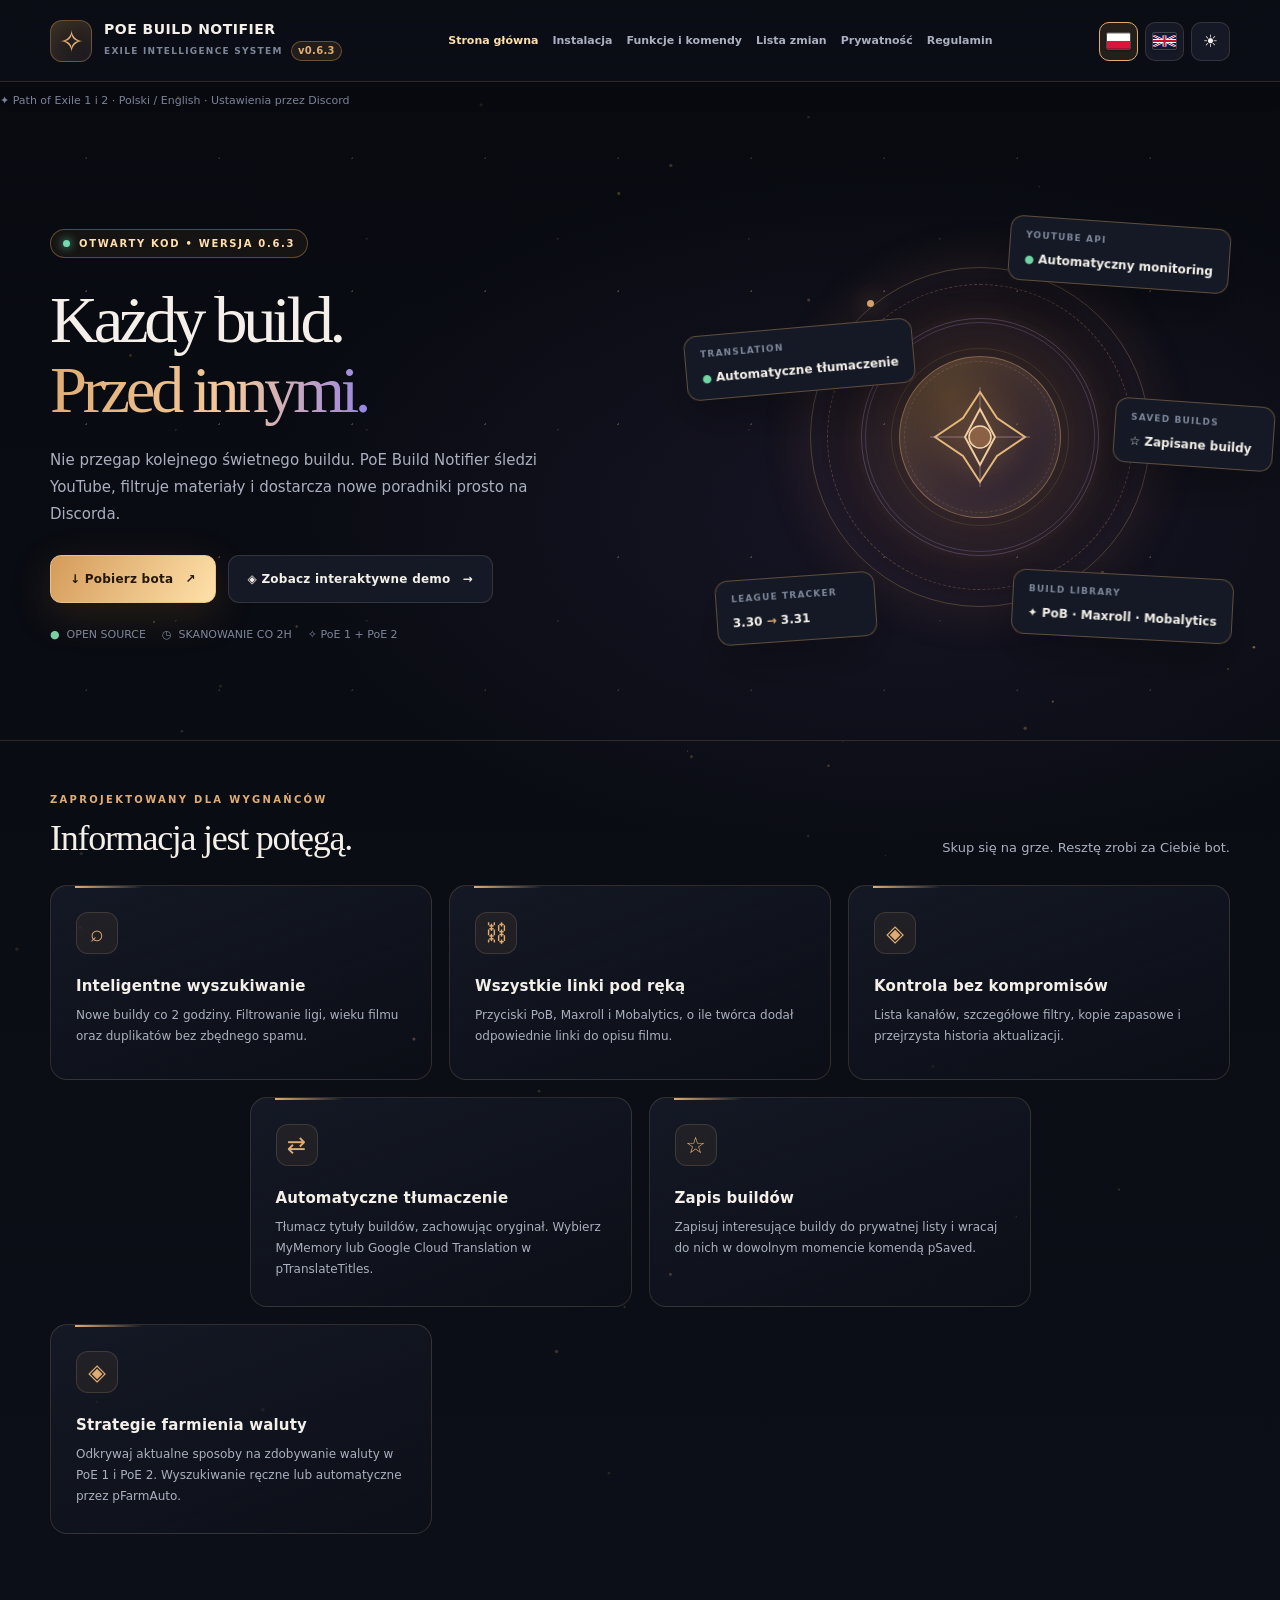
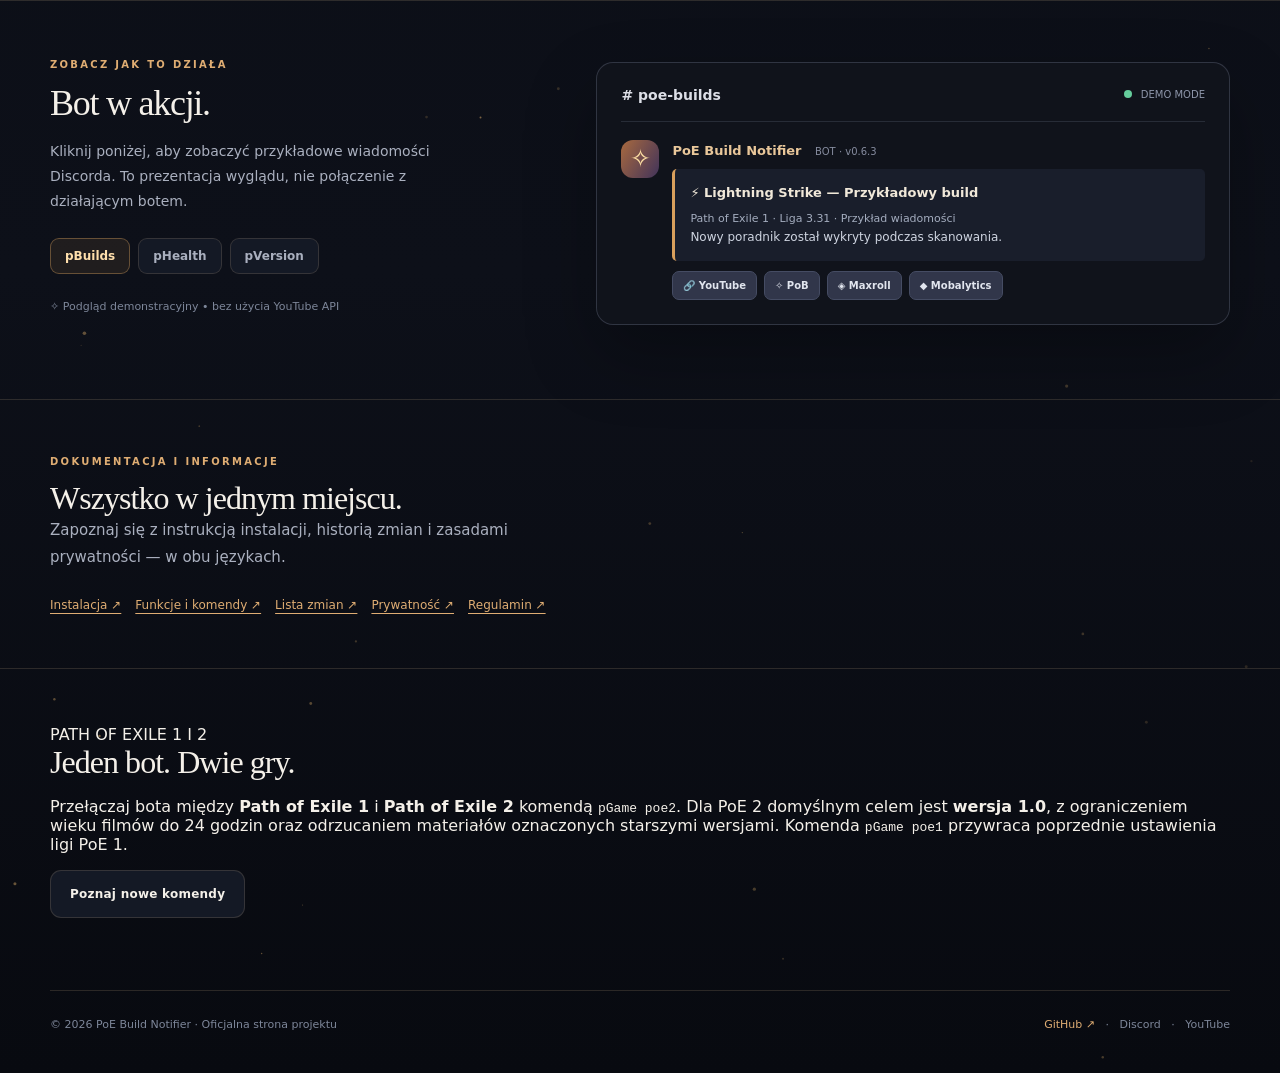
==== commit a8095a90: "site: add currency farming strategy feature card in PL and EN" ====
--- a/index.html
+++ b/index.html
@@ -158,6 +158,7 @@
          <article class="card"><div class="card-icon">◈</div><h3 data-i="card3Title">Kontrola bez kompromisów</h3><p data-i="card3Desc">Lista kanałów, szczegółowe filtry, kopie zapasowe i przejrzysta historia aktualizacji.</p></article>
          <article class="card"><div class="card-icon" aria-hidden="true">⇄</div><h3 data-i="card4Title">Automatyczne tłumaczenie</h3><p data-i="card4Desc">Tłumacz tytuły buildów, zachowując oryginał. Wybierz MyMemory lub Google Cloud Translation w pTranslateTitles.</p></article>
          <article class="card"><div class="card-icon" aria-hidden="true">☆</div><h3 data-i="card5Title">Zapis buildów</h3><p data-i="card5Desc">Zapisuj interesujące buildy do prywatnej listy i wracaj do nich w dowolnym momencie komendą pSaved.</p></article>
+         <article class="card"><div class="card-icon" aria-hidden="true">◈</div><h3 data-i="card6Title">Strategie farmienia waluty</h3><p data-i="card6Desc">Odkrywaj aktualne sposoby na zdobywanie waluty w PoE 1 i PoE 2. Wyszukiwanie ręczne lub automatyczne przez pFarmAuto.</p></article>
        </div>
     </div></section>
     <section class="demo-section" id="demo"><div class="wrap demo-grid">
@@ -179,8 +180,8 @@
 (()=>{
 const body=document.body,app=document.getElementById('app');let lang='pl',ex='build';
 const dictionary={
-pl:{navHome:'Strona główna',navFeatures:'Funkcje',navDemo:'Podgląd',navChangelog:'Lista zmian ↗',eyebrow:'OTWARTY KOD • WERSJA 0.6.3',hero1:'Każdy build.',hero2:'Przed innymi.',heroDesc:'Nie przegap kolejnego świetnego buildu. PoE Build Notifier śledzi YouTube, filtruje materiały i dostarcza nowe poradniki prosto na Discorda.',download:'↓ Pobierz bota',tryDemo:'◈ Zobacz interaktywne demo',tagOpen:'OPEN SOURCE',tag2h:'SKANOWANIE CO 2H',monitor:'Automatyczny monitoring',featuresLabel:'ZAPROJEKTOWANY DLA WYGNAŃCÓW',featuresTitle:'Informacja jest potęgą.',featuresSub:'Skup się na grze. Resztę zrobi za Ciebie bot.',card1Title:'Inteligentne wyszukiwanie',card1Desc:'Nowe buildy co 2 godziny. Filtrowanie ligi, wieku filmu oraz duplikatów bez zbędnego spamu.',card2Title:'Wszystkie linki pod ręką',card2Desc:'Przyciski PoB, Maxroll i Mobalytics, o ile twórca dodał odpowiednie linki do opisu filmu.',card3Title:'Kontrola bez kompromisów',card3Desc:'Lista kanałów, szczegółowe filtry, kopie zapasowe i przejrzysta historia aktualizacji.',card4Title:'Automatyczne tłumaczenie',card4Desc:'Tłumacz tytuły buildów, zachowując oryginał. Wybierz MyMemory lub Google Cloud Translation w pTranslateTitles.',card5Title:'Zapis buildów',card5Desc:'Zapisuj interesujące buildy do prywatnej listy i wracaj do nich w dowolnym momencie komendą pSaved.',demoLabel:'ZOBACZ JAK TO DZIAŁA',demoTitle:'Bot w akcji.',demoDesc:'Kliknij poniżej, aby zobaczyć przykładowe wiadomości Discorda. To prezentacja wyglądu, nie połączenie z działającym botem.',demoNote:'✧ Podgląd demonstracyjny • bez użycia YouTube API',footer:'Oficjalna strona projektu'},
-en:{navHome:'Home',navFeatures:'Features',navDemo:'Preview',navChangelog:'Patch notes ↗',eyebrow:'OPEN SOURCE • VERSION 0.6.3',hero1:'Every build.',hero2:'Before the rest.',heroDesc:'Never miss a great build again. PoE Build Notifier watches YouTube, filters new videos, and sends fresh guides straight to your Discord channel.',download:'↓ Download bot',tryDemo:'◈ Try interactive demo',tagOpen:'OPEN SOURCE',tag2h:'SCANS EVERY 2H',monitor:'Automated monitoring',featuresLabel:'BUILT FOR THE EXILES',featuresTitle:'Knowledge is power.',featuresSub:'Focus on playing. Let the bot do the searching.',card1Title:'Smart discovery',card1Desc:'Fresh builds every two hours. League, age, and duplicate filtering without needless spam.',card2Title:'Links where you need them',card2Desc:'PoB, Maxroll, and Mobalytics buttons whenever the creator adds matching links to their video description.',card3Title:'Stay in control',card3Desc:'Channel lists, advanced filters, backups, and a transparent version history.',card4Title:'Automatic translation',card4Desc:'Translate build titles while keeping the original. Choose MyMemory or Google Cloud Translation with pTranslateTitles.',card5Title:'Saved builds',card5Desc:'Save interesting builds to your private list and revisit them anytime with the pSaved command.',demoLabel:'SEE HOW IT WORKS',demoTitle:'Bot in action.',demoDesc:'Select a command below to preview sample Discord messages. This is a visual demo, not a connection to a running bot.',demoNote:'✧ Demonstration only • no YouTube API requests',footer:'Official project website'}};
+pl:{navHome:'Strona główna',navFeatures:'Funkcje',navDemo:'Podgląd',navChangelog:'Lista zmian ↗',eyebrow:'OTWARTY KOD • WERSJA 0.6.3',hero1:'Każdy build.',hero2:'Przed innymi.',heroDesc:'Nie przegap kolejnego świetnego buildu. PoE Build Notifier śledzi YouTube, filtruje materiały i dostarcza nowe poradniki prosto na Discorda.',download:'↓ Pobierz bota',tryDemo:'◈ Zobacz interaktywne demo',tagOpen:'OPEN SOURCE',tag2h:'SKANOWANIE CO 2H',monitor:'Automatyczny monitoring',featuresLabel:'ZAPROJEKTOWANY DLA WYGNAŃCÓW',featuresTitle:'Informacja jest potęgą.',featuresSub:'Skup się na grze. Resztę zrobi za Ciebie bot.',card1Title:'Inteligentne wyszukiwanie',card1Desc:'Nowe buildy co 2 godziny. Filtrowanie ligi, wieku filmu oraz duplikatów bez zbędnego spamu.',card2Title:'Wszystkie linki pod ręką',card2Desc:'Przyciski PoB, Maxroll i Mobalytics, o ile twórca dodał odpowiednie linki do opisu filmu.',card3Title:'Kontrola bez kompromisów',card3Desc:'Lista kanałów, szczegółowe filtry, kopie zapasowe i przejrzysta historia aktualizacji.',card4Title:'Automatyczne tłumaczenie',card4Desc:'Tłumacz tytuły buildów, zachowując oryginał. Wybierz MyMemory lub Google Cloud Translation w pTranslateTitles.',card5Title:'Zapis buildów',card5Desc:'Zapisuj interesujące buildy do prywatnej listy i wracaj do nich w dowolnym momencie komendą pSaved.',card6Title:'Strategie farmienia waluty',card6Desc:'Odkrywaj aktualne sposoby na zdobywanie waluty w PoE 1 i PoE 2. Wyszukiwanie ręczne lub automatyczne przez pFarmAuto.',demoLabel:'ZOBACZ JAK TO DZIAŁA',demoTitle:'Bot w akcji.',demoDesc:'Kliknij poniżej, aby zobaczyć przykładowe wiadomości Discorda. To prezentacja wyglądu, nie połączenie z działającym botem.',demoNote:'✧ Podgląd demonstracyjny • bez użycia YouTube API',footer:'Oficjalna strona projektu'},
+en:{navHome:'Home',navFeatures:'Features',navDemo:'Preview',navChangelog:'Patch notes ↗',eyebrow:'OPEN SOURCE • VERSION 0.6.3',hero1:'Every build.',hero2:'Before the rest.',heroDesc:'Never miss a great build again. PoE Build Notifier watches YouTube, filters new videos, and sends fresh guides straight to your Discord channel.',download:'↓ Download bot',tryDemo:'◈ Try interactive demo',tagOpen:'OPEN SOURCE',tag2h:'SCANS EVERY 2H',monitor:'Automated monitoring',featuresLabel:'BUILT FOR THE EXILES',featuresTitle:'Knowledge is power.',featuresSub:'Focus on playing. Let the bot do the searching.',card1Title:'Smart discovery',card1Desc:'Fresh builds every two hours. League, age, and duplicate filtering without needless spam.',card2Title:'Links where you need them',card2Desc:'PoB, Maxroll, and Mobalytics buttons whenever the creator adds matching links to their video description.',card3Title:'Stay in control',card3Desc:'Channel lists, advanced filters, backups, and a transparent version history.',card4Title:'Automatic translation',card4Desc:'Translate build titles while keeping the original. Choose MyMemory or Google Cloud Translation with pTranslateTitles.',card5Title:'Saved builds',card5Desc:'Save interesting builds to your private list and revisit them anytime with the pSaved command.',card6Title:'Currency farming strategies',card6Desc:'Find fresh currency farming methods for PoE 1 and PoE 2. Search manually or enable optional monitoring with pFarmAuto.',demoLabel:'SEE HOW IT WORKS',demoTitle:'Bot in action.',demoDesc:'Select a command below to preview sample Discord messages. This is a visual demo, not a connection to a running bot.',demoNote:'✧ Demonstration only • no YouTube API requests',footer:'Official project website'}};
 function renderMessage(){const box=document.getElementById('message-box'),links=document.getElementById('message-links');let content='',buttons='';if(ex==='build'){content=lang==='pl'?'<strong>⚡ Lightning Strike — Przykładowy build</strong><small>Path of Exile 1 · Liga 3.31 · Przykład wiadomości</small>Nowy poradnik został wykryty podczas skanowania.':'<strong>⚡ Lightning Strike — Example build</strong><small>Path of Exile 1 · League 3.31 · Example message</small>A new build guide was detected during scanning.';buttons='<span>🔗 YouTube</span><span>✧ PoB</span><span>◈ Maxroll</span><span>◆ Mobalytics</span>';}else if(ex==='health'){content=lang==='pl'?'<strong>✓ pHealth — Status systemu</strong><small>Przykładowe dane, nie prawdziwy status</small>🟢 Bot: aktywny<br>⏱ Skanowanie: co 2 godziny<br>🗓 Podsumowanie: 20:00':'<strong>✓ pHealth — System status</strong><small>Sample data, not live status</small>🟢 Bot: online<br>⏱ Scan interval: every 2 hours<br>🗓 Daily digest: 20:00';}else{content=lang==='pl'?'<strong>✧ pVersion</strong><small>PoE Build Notifier</small>Aktualna wersja: <b>v0.6.3</b><br>Najnowsza wersja: <b>v0.6.3</b>':'<strong>✧ pVersion</strong><small>PoE Build Notifier</small>Installed version: <b>v0.6.3</b><br>Latest release: <b>v0.6.3</b>';}box.innerHTML=content;links.innerHTML=buttons;}
 function render(){document.documentElement.lang=lang;document.querySelectorAll('[data-i]').forEach(el=>{let v=dictionary[lang][el.dataset.i];if(v)el.textContent=v});document.getElementById('lang-pl').classList.toggle('selected',lang==='pl');document.getElementById('lang-en').classList.toggle('selected',lang==='en');renderMessage()}
 document.getElementById('lang-pl').addEventListener('click',()=>{lang='pl';render()});document.getElementById('lang-en').addEventListener('click',()=>{lang='en';render()});
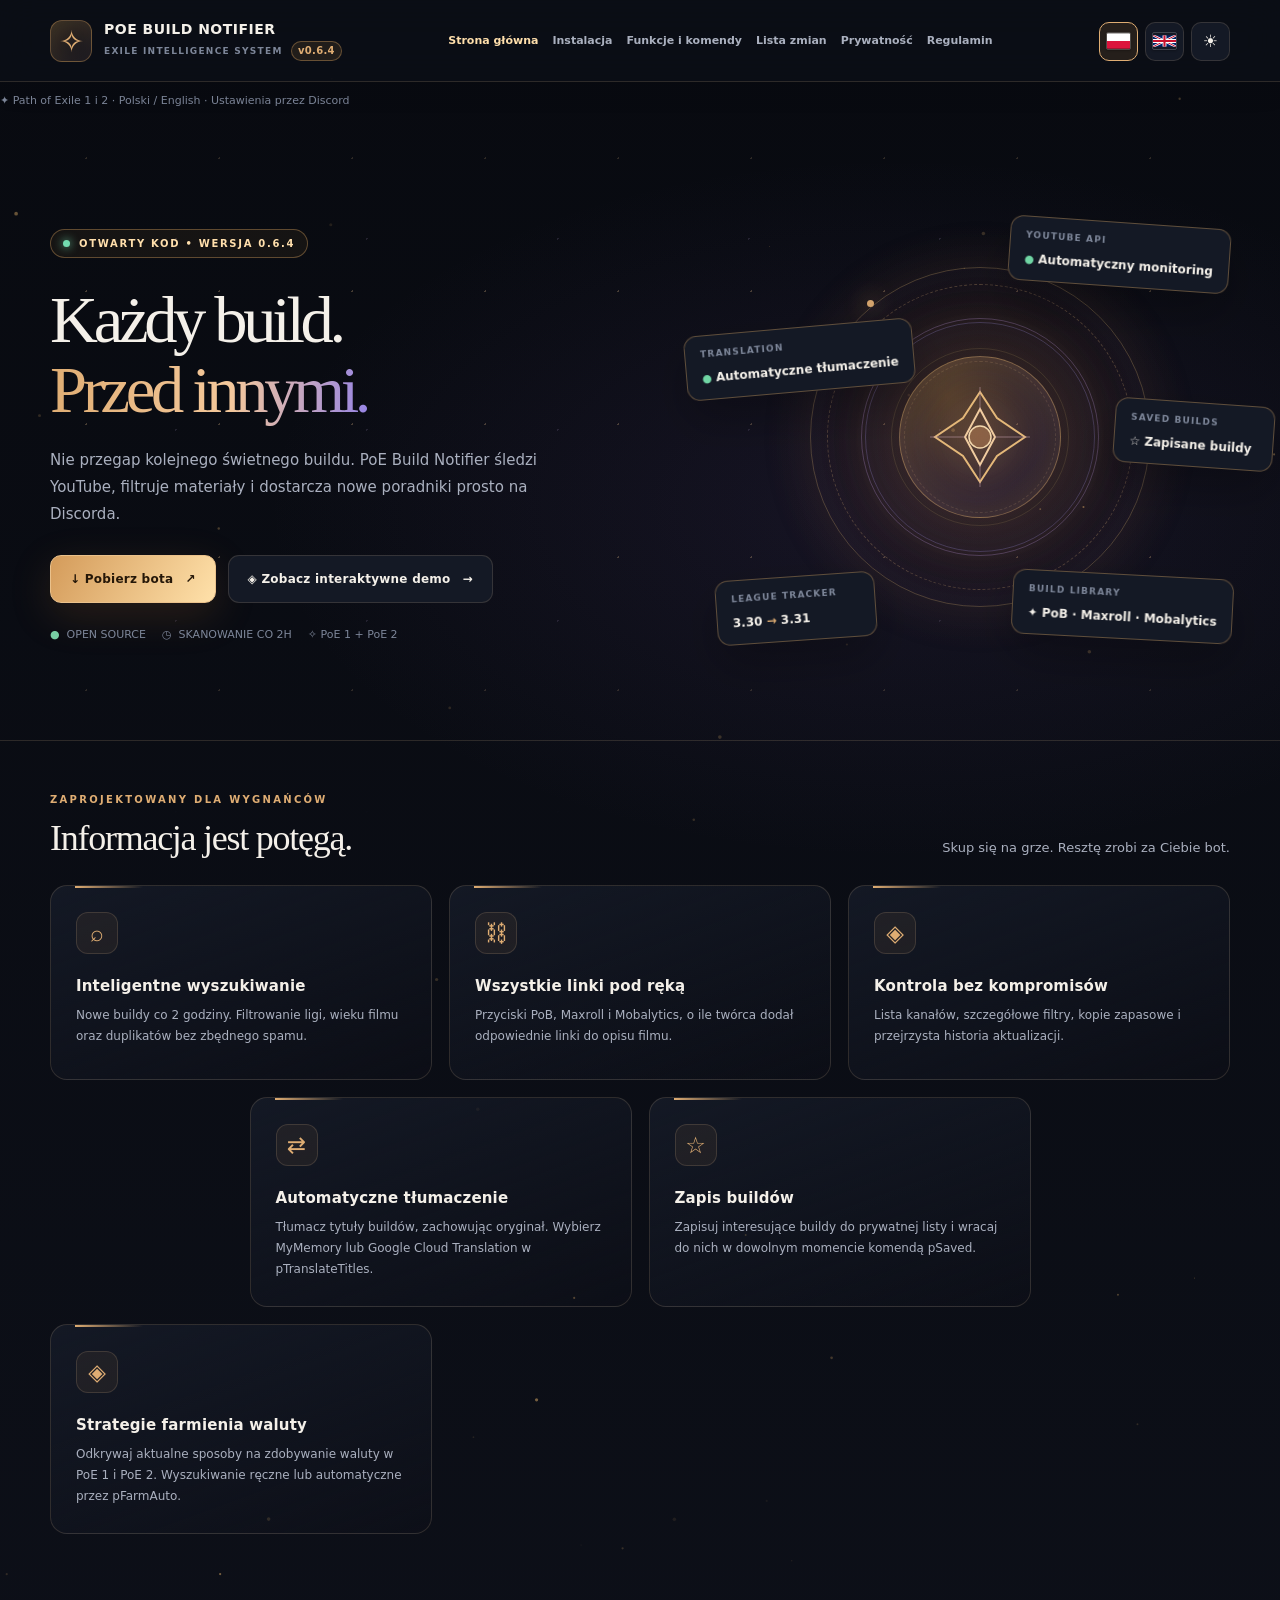
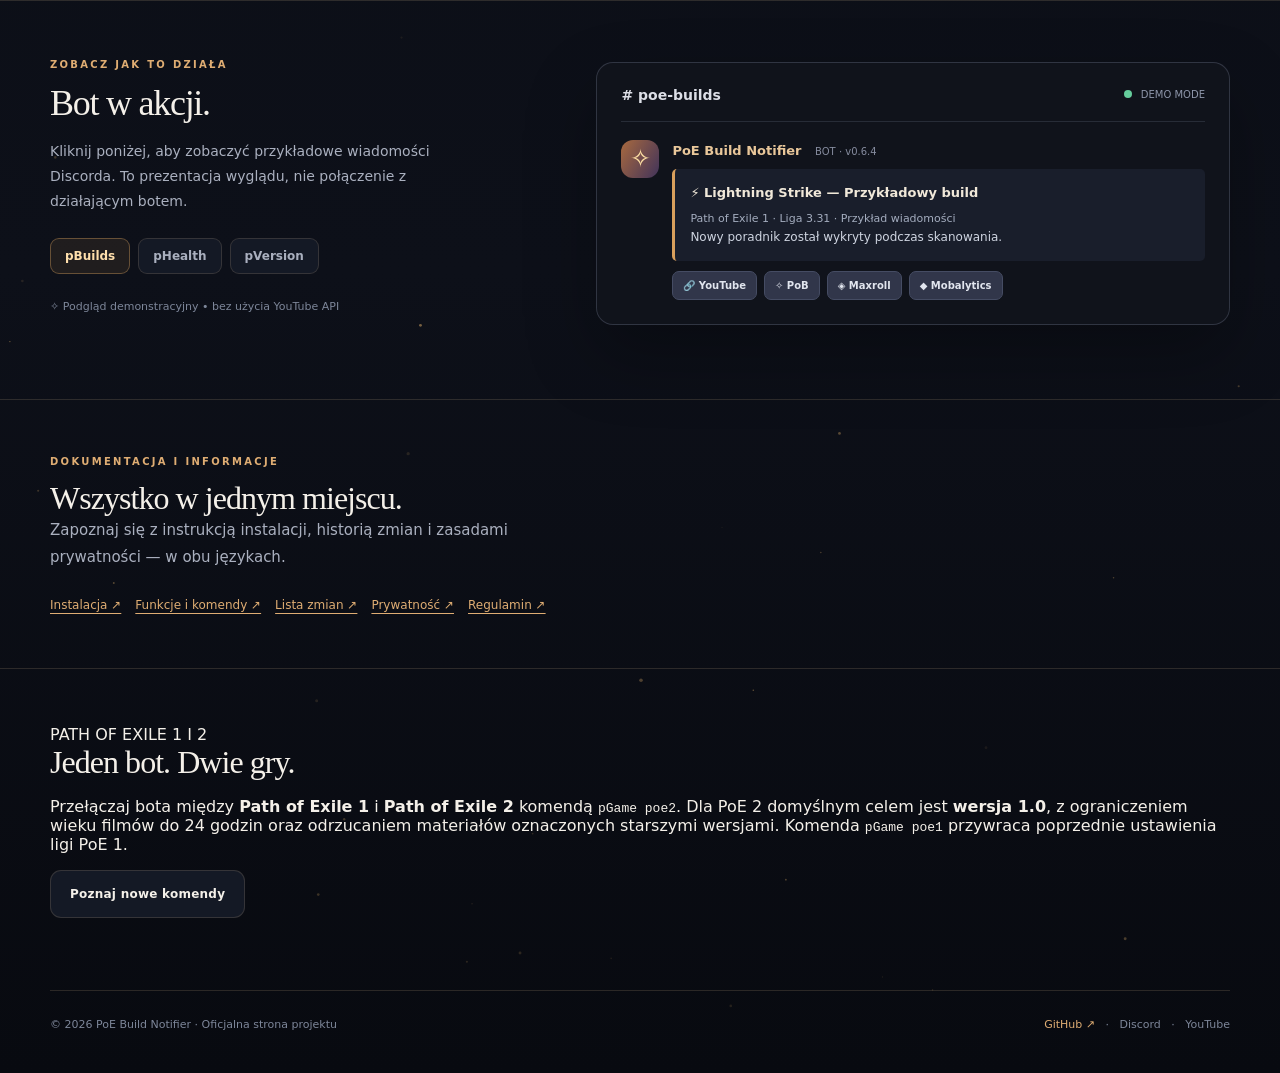
==== commit 069fd6c3: "release: align website and documentation with v0.6.4" ====
--- a/index.html
+++ b/index.html
@@ -4,7 +4,7 @@
 <meta charset="utf-8">
 <meta name="viewport" content="width=device-width,initial-scale=1">
 <meta name="color-scheme" content="dark light">
-<title>PoE Build Notifier v0.6.3 — Strona główna</title>
+<title>PoE Build Notifier v0.6.4 — Strona główna</title>
 <style>
 :root{font-family:Inter,ui-sans-serif,system-ui,-apple-system,'Segoe UI',sans-serif;font-synthesis:none}
 *{box-sizing:border-box}
@@ -110,7 +110,7 @@
   <div id="starfield"></div><canvas id="ember-field" aria-hidden="true"></canvas><div id="spotlight"></div>
   <header class="unified-header">
 <div class="wrap header-inner">
-  <a class="logo" href="https://bollek231.github.io/poe-build-notifier-site/index.html" aria-label="PoE Build Notifier — strona główna"><span class="logo-symbol" aria-hidden="true">✧</span><span class="logo-text"><strong>POE BUILD NOTIFIER</strong><small>EXILE INTELLIGENCE SYSTEM <b class="site-version">v0.6.3</b></small></span></a>
+  <a class="logo" href="https://bollek231.github.io/poe-build-notifier-site/index.html" aria-label="PoE Build Notifier — strona główna"><span class="logo-symbol" aria-hidden="true">✧</span><span class="logo-text"><strong>POE BUILD NOTIFIER</strong><small>EXILE INTELLIGENCE SYSTEM <b class="site-version">v0.6.4</b></small></span></a>
   <nav id="site-nav" aria-label="Nawigacja główna">
     <a href="https://bollek231.github.io/poe-build-notifier-site/index.html" class="active" aria-current="page">Strona główna</a>
 <a href="https://bollek231.github.io/poe-build-notifier-site/instalacja.html">Instalacja</a>
@@ -130,11 +130,11 @@
   <main id="top"><div class="hero-note">✦ Path of Exile 1 i 2 · Polski / English · Ustawienia przez Discord</div>
     <div class="wrap hero">
       <div class="hero-copy">
-        <div class="eyebrow"><span class="green-dot"></span><span data-i="eyebrow">OTWARTY KOD • WERSJA 0.6.3</span></div>
+        <div class="eyebrow"><span class="green-dot"></span><span data-i="eyebrow">OTWARTY KOD • WERSJA 0.6.4</span></div>
         <h1><span data-i="hero1">Każdy build.</span><br><em data-i="hero2">Przed innymi.</em></h1>
         <p class="hero-description" data-i="heroDesc">Nie przegap kolejnego świetnego buildu. PoE Build Notifier śledzi YouTube, filtruje materiały i dostarcza nowe poradniki prosto na Discorda.</p>
         <div class="ctas">
-          <a class="btn btn-primary" href="https://bollek231.github.io/poe-build-notifier-site/downloads/PoE_Build_Notifier_v0.6.3.zip" download><span data-i="download">↓ Pobierz bota</span> <span aria-hidden="true">↗</span></a>
+          <a class="btn btn-primary" href="https://bollek231.github.io/poe-build-notifier-site/downloads/PoE_Build_Notifier_v0.6.4.zip" download><span data-i="download">↓ Pobierz bota</span> <span aria-hidden="true">↗</span></a>
           <a class="btn btn-secondary" href="#demo"><span data-i="tryDemo">◈ Zobacz interaktywne demo</span> <span aria-hidden="true">→</span></a>
         </div>
         <div class="hero-fineprint"><span><b>●</b><span data-i="tagOpen">OPEN SOURCE</span></span><span>◷ <span data-i="tag2h">SKANOWANIE CO 2H</span></span><span>✧ PoE 1 + PoE 2</span></div>
@@ -163,7 +163,7 @@
     </div></section>
     <section class="demo-section" id="demo"><div class="wrap demo-grid">
        <div><div class="section-label" data-i="demoLabel">ZOBACZ JAK TO DZIAŁA</div><h2 data-i="demoTitle">Bot w akcji.</h2><p class="lead" data-i="demoDesc">Kliknij poniżej, aby zobaczyć przykładowe wiadomości Discorda. To prezentacja wyglądu, nie połączenie z działającym botem.</p><div class="chips"><button class="chip active" data-example="build">pBuilds</button><button class="chip" data-example="health">pHealth</button><button class="chip" data-example="version">pVersion</button></div><p class="small-note" data-i="demoNote">✧ Podgląd demonstracyjny • bez użycia YouTube API</p></div>
-       <div class="discord-panel"><div class="discord-top"><strong># poe-builds</strong><small><span class="discord-dot"></span> DEMO MODE</small></div><div class="bot-row"><div class="avatar">✧</div><div class="message-body"><span class="sender">PoE Build Notifier <small>BOT · v0.6.3</small></span><div class="message" id="message-box"></div><div class="links" id="message-links"></div></div></div></div>
+       <div class="discord-panel"><div class="discord-top"><strong># poe-builds</strong><small><span class="discord-dot"></span> DEMO MODE</small></div><div class="bot-row"><div class="avatar">✧</div><div class="message-body"><span class="sender">PoE Build Notifier <small>BOT · v0.6.4</small></span><div class="message" id="message-box"></div><div class="links" id="message-links"></div></div></div></div>
     </div></section>
 <section class="alt-section" aria-label="Dokumentacja projektu"><div class="wrap">
 <div class="section-label">DOKUMENTACJA I INFORMACJE</div>
@@ -180,9 +180,9 @@
 (()=>{
 const body=document.body,app=document.getElementById('app');let lang='pl',ex='build';
 const dictionary={
-pl:{navHome:'Strona główna',navFeatures:'Funkcje',navDemo:'Podgląd',navChangelog:'Lista zmian ↗',eyebrow:'OTWARTY KOD • WERSJA 0.6.3',hero1:'Każdy build.',hero2:'Przed innymi.',heroDesc:'Nie przegap kolejnego świetnego buildu. PoE Build Notifier śledzi YouTube, filtruje materiały i dostarcza nowe poradniki prosto na Discorda.',download:'↓ Pobierz bota',tryDemo:'◈ Zobacz interaktywne demo',tagOpen:'OPEN SOURCE',tag2h:'SKANOWANIE CO 2H',monitor:'Automatyczny monitoring',featuresLabel:'ZAPROJEKTOWANY DLA WYGNAŃCÓW',featuresTitle:'Informacja jest potęgą.',featuresSub:'Skup się na grze. Resztę zrobi za Ciebie bot.',card1Title:'Inteligentne wyszukiwanie',card1Desc:'Nowe buildy co 2 godziny. Filtrowanie ligi, wieku filmu oraz duplikatów bez zbędnego spamu.',card2Title:'Wszystkie linki pod ręką',card2Desc:'Przyciski PoB, Maxroll i Mobalytics, o ile twórca dodał odpowiednie linki do opisu filmu.',card3Title:'Kontrola bez kompromisów',card3Desc:'Lista kanałów, szczegółowe filtry, kopie zapasowe i przejrzysta historia aktualizacji.',card4Title:'Automatyczne tłumaczenie',card4Desc:'Tłumacz tytuły buildów, zachowując oryginał. Wybierz MyMemory lub Google Cloud Translation w pTranslateTitles.',card5Title:'Zapis buildów',card5Desc:'Zapisuj interesujące buildy do prywatnej listy i wracaj do nich w dowolnym momencie komendą pSaved.',card6Title:'Strategie farmienia waluty',card6Desc:'Odkrywaj aktualne sposoby na zdobywanie waluty w PoE 1 i PoE 2. Wyszukiwanie ręczne lub automatyczne przez pFarmAuto.',demoLabel:'ZOBACZ JAK TO DZIAŁA',demoTitle:'Bot w akcji.',demoDesc:'Kliknij poniżej, aby zobaczyć przykładowe wiadomości Discorda. To prezentacja wyglądu, nie połączenie z działającym botem.',demoNote:'✧ Podgląd demonstracyjny • bez użycia YouTube API',footer:'Oficjalna strona projektu'},
-en:{navHome:'Home',navFeatures:'Features',navDemo:'Preview',navChangelog:'Patch notes ↗',eyebrow:'OPEN SOURCE • VERSION 0.6.3',hero1:'Every build.',hero2:'Before the rest.',heroDesc:'Never miss a great build again. PoE Build Notifier watches YouTube, filters new videos, and sends fresh guides straight to your Discord channel.',download:'↓ Download bot',tryDemo:'◈ Try interactive demo',tagOpen:'OPEN SOURCE',tag2h:'SCANS EVERY 2H',monitor:'Automated monitoring',featuresLabel:'BUILT FOR THE EXILES',featuresTitle:'Knowledge is power.',featuresSub:'Focus on playing. Let the bot do the searching.',card1Title:'Smart discovery',card1Desc:'Fresh builds every two hours. League, age, and duplicate filtering without needless spam.',card2Title:'Links where you need them',card2Desc:'PoB, Maxroll, and Mobalytics buttons whenever the creator adds matching links to their video description.',card3Title:'Stay in control',card3Desc:'Channel lists, advanced filters, backups, and a transparent version history.',card4Title:'Automatic translation',card4Desc:'Translate build titles while keeping the original. Choose MyMemory or Google Cloud Translation with pTranslateTitles.',card5Title:'Saved builds',card5Desc:'Save interesting builds to your private list and revisit them anytime with the pSaved command.',card6Title:'Currency farming strategies',card6Desc:'Find fresh currency farming methods for PoE 1 and PoE 2. Search manually or enable optional monitoring with pFarmAuto.',demoLabel:'SEE HOW IT WORKS',demoTitle:'Bot in action.',demoDesc:'Select a command below to preview sample Discord messages. This is a visual demo, not a connection to a running bot.',demoNote:'✧ Demonstration only • no YouTube API requests',footer:'Official project website'}};
-function renderMessage(){const box=document.getElementById('message-box'),links=document.getElementById('message-links');let content='',buttons='';if(ex==='build'){content=lang==='pl'?'<strong>⚡ Lightning Strike — Przykładowy build</strong><small>Path of Exile 1 · Liga 3.31 · Przykład wiadomości</small>Nowy poradnik został wykryty podczas skanowania.':'<strong>⚡ Lightning Strike — Example build</strong><small>Path of Exile 1 · League 3.31 · Example message</small>A new build guide was detected during scanning.';buttons='<span>🔗 YouTube</span><span>✧ PoB</span><span>◈ Maxroll</span><span>◆ Mobalytics</span>';}else if(ex==='health'){content=lang==='pl'?'<strong>✓ pHealth — Status systemu</strong><small>Przykładowe dane, nie prawdziwy status</small>🟢 Bot: aktywny<br>⏱ Skanowanie: co 2 godziny<br>🗓 Podsumowanie: 20:00':'<strong>✓ pHealth — System status</strong><small>Sample data, not live status</small>🟢 Bot: online<br>⏱ Scan interval: every 2 hours<br>🗓 Daily digest: 20:00';}else{content=lang==='pl'?'<strong>✧ pVersion</strong><small>PoE Build Notifier</small>Aktualna wersja: <b>v0.6.3</b><br>Najnowsza wersja: <b>v0.6.3</b>':'<strong>✧ pVersion</strong><small>PoE Build Notifier</small>Installed version: <b>v0.6.3</b><br>Latest release: <b>v0.6.3</b>';}box.innerHTML=content;links.innerHTML=buttons;}
+pl:{navHome:'Strona główna',navFeatures:'Funkcje',navDemo:'Podgląd',navChangelog:'Lista zmian ↗',eyebrow:'OTWARTY KOD • WERSJA 0.6.4',hero1:'Każdy build.',hero2:'Przed innymi.',heroDesc:'Nie przegap kolejnego świetnego buildu. PoE Build Notifier śledzi YouTube, filtruje materiały i dostarcza nowe poradniki prosto na Discorda.',download:'↓ Pobierz bota',tryDemo:'◈ Zobacz interaktywne demo',tagOpen:'OPEN SOURCE',tag2h:'SKANOWANIE CO 2H',monitor:'Automatyczny monitoring',featuresLabel:'ZAPROJEKTOWANY DLA WYGNAŃCÓW',featuresTitle:'Informacja jest potęgą.',featuresSub:'Skup się na grze. Resztę zrobi za Ciebie bot.',card1Title:'Inteligentne wyszukiwanie',card1Desc:'Nowe buildy co 2 godziny. Filtrowanie ligi, wieku filmu oraz duplikatów bez zbędnego spamu.',card2Title:'Wszystkie linki pod ręką',card2Desc:'Przyciski PoB, Maxroll i Mobalytics, o ile twórca dodał odpowiednie linki do opisu filmu.',card3Title:'Kontrola bez kompromisów',card3Desc:'Lista kanałów, szczegółowe filtry, kopie zapasowe i przejrzysta historia aktualizacji.',card4Title:'Automatyczne tłumaczenie',card4Desc:'Tłumacz tytuły buildów, zachowując oryginał. Wybierz MyMemory lub Google Cloud Translation w pTranslateTitles.',card5Title:'Zapis buildów',card5Desc:'Zapisuj interesujące buildy do prywatnej listy i wracaj do nich w dowolnym momencie komendą pSaved.',card6Title:'Strategie farmienia waluty',card6Desc:'Odkrywaj aktualne sposoby na zdobywanie waluty w PoE 1 i PoE 2. Wyszukiwanie ręczne lub automatyczne przez pFarmAuto.',demoLabel:'ZOBACZ JAK TO DZIAŁA',demoTitle:'Bot w akcji.',demoDesc:'Kliknij poniżej, aby zobaczyć przykładowe wiadomości Discorda. To prezentacja wyglądu, nie połączenie z działającym botem.',demoNote:'✧ Podgląd demonstracyjny • bez użycia YouTube API',footer:'Oficjalna strona projektu'},
+en:{navHome:'Home',navFeatures:'Features',navDemo:'Preview',navChangelog:'Patch notes ↗',eyebrow:'OPEN SOURCE • VERSION 0.6.4',hero1:'Every build.',hero2:'Before the rest.',heroDesc:'Never miss a great build again. PoE Build Notifier watches YouTube, filters new videos, and sends fresh guides straight to your Discord channel.',download:'↓ Download bot',tryDemo:'◈ Try interactive demo',tagOpen:'OPEN SOURCE',tag2h:'SCANS EVERY 2H',monitor:'Automated monitoring',featuresLabel:'BUILT FOR THE EXILES',featuresTitle:'Knowledge is power.',featuresSub:'Focus on playing. Let the bot do the searching.',card1Title:'Smart discovery',card1Desc:'Fresh builds every two hours. League, age, and duplicate filtering without needless spam.',card2Title:'Links where you need them',card2Desc:'PoB, Maxroll, and Mobalytics buttons whenever the creator adds matching links to their video description.',card3Title:'Stay in control',card3Desc:'Channel lists, advanced filters, backups, and a transparent version history.',card4Title:'Automatic translation',card4Desc:'Translate build titles while keeping the original. Choose MyMemory or Google Cloud Translation with pTranslateTitles.',card5Title:'Saved builds',card5Desc:'Save interesting builds to your private list and revisit them anytime with the pSaved command.',card6Title:'Currency farming strategies',card6Desc:'Find fresh currency farming methods for PoE 1 and PoE 2. Search manually or enable optional monitoring with pFarmAuto.',demoLabel:'SEE HOW IT WORKS',demoTitle:'Bot in action.',demoDesc:'Select a command below to preview sample Discord messages. This is a visual demo, not a connection to a running bot.',demoNote:'✧ Demonstration only • no YouTube API requests',footer:'Official project website'}};
+function renderMessage(){const box=document.getElementById('message-box'),links=document.getElementById('message-links');let content='',buttons='';if(ex==='build'){content=lang==='pl'?'<strong>⚡ Lightning Strike — Przykładowy build</strong><small>Path of Exile 1 · Liga 3.31 · Przykład wiadomości</small>Nowy poradnik został wykryty podczas skanowania.':'<strong>⚡ Lightning Strike — Example build</strong><small>Path of Exile 1 · League 3.31 · Example message</small>A new build guide was detected during scanning.';buttons='<span>🔗 YouTube</span><span>✧ PoB</span><span>◈ Maxroll</span><span>◆ Mobalytics</span>';}else if(ex==='health'){content=lang==='pl'?'<strong>✓ pHealth — Status systemu</strong><small>Przykładowe dane, nie prawdziwy status</small>🟢 Bot: aktywny<br>⏱ Skanowanie: co 2 godziny<br>🗓 Podsumowanie: 20:00':'<strong>✓ pHealth — System status</strong><small>Sample data, not live status</small>🟢 Bot: online<br>⏱ Scan interval: every 2 hours<br>🗓 Daily digest: 20:00';}else{content=lang==='pl'?'<strong>✧ pVersion</strong><small>PoE Build Notifier</small>Aktualna wersja: <b>v0.6.4</b><br>Najnowsza wersja: <b>v0.6.4</b>':'<strong>✧ pVersion</strong><small>PoE Build Notifier</small>Installed version: <b>v0.6.4</b><br>Latest release: <b>v0.6.4</b>';}box.innerHTML=content;links.innerHTML=buttons;}
 function render(){document.documentElement.lang=lang;document.querySelectorAll('[data-i]').forEach(el=>{let v=dictionary[lang][el.dataset.i];if(v)el.textContent=v});document.getElementById('lang-pl').classList.toggle('selected',lang==='pl');document.getElementById('lang-en').classList.toggle('selected',lang==='en');renderMessage()}
 document.getElementById('lang-pl').addEventListener('click',()=>{lang='pl';render()});document.getElementById('lang-en').addEventListener('click',()=>{lang='en';render()});
 function changeTheme(to){body.classList.toggle('dark',to==='dark');body.classList.toggle('light',to==='light');document.getElementById('theme').textContent=to==='dark'?'☀️':'🌙';document.getElementById('theme').title=to==='dark'?'Jasny motyw / Light mode':'Ciemny motyw / Dark mode';try{localStorage.setItem('poe-design-theme',to)}catch(e){}}
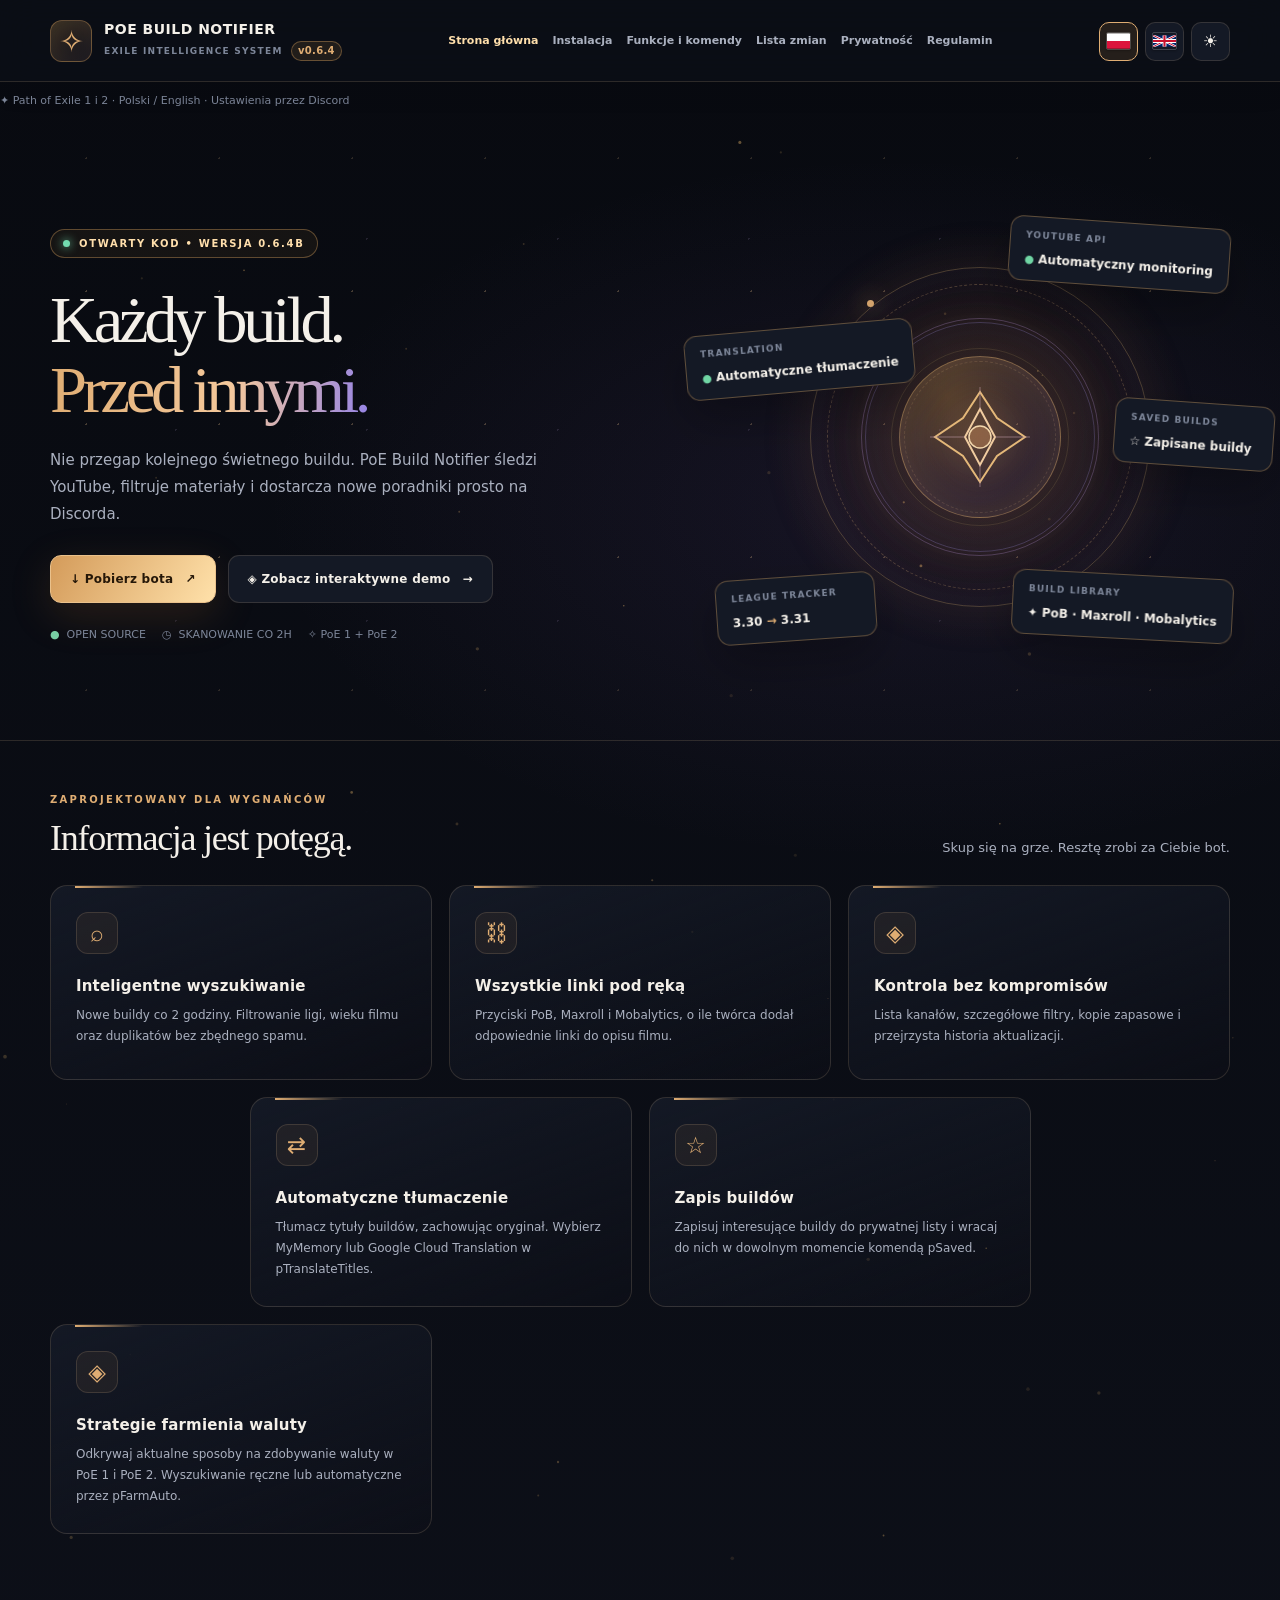
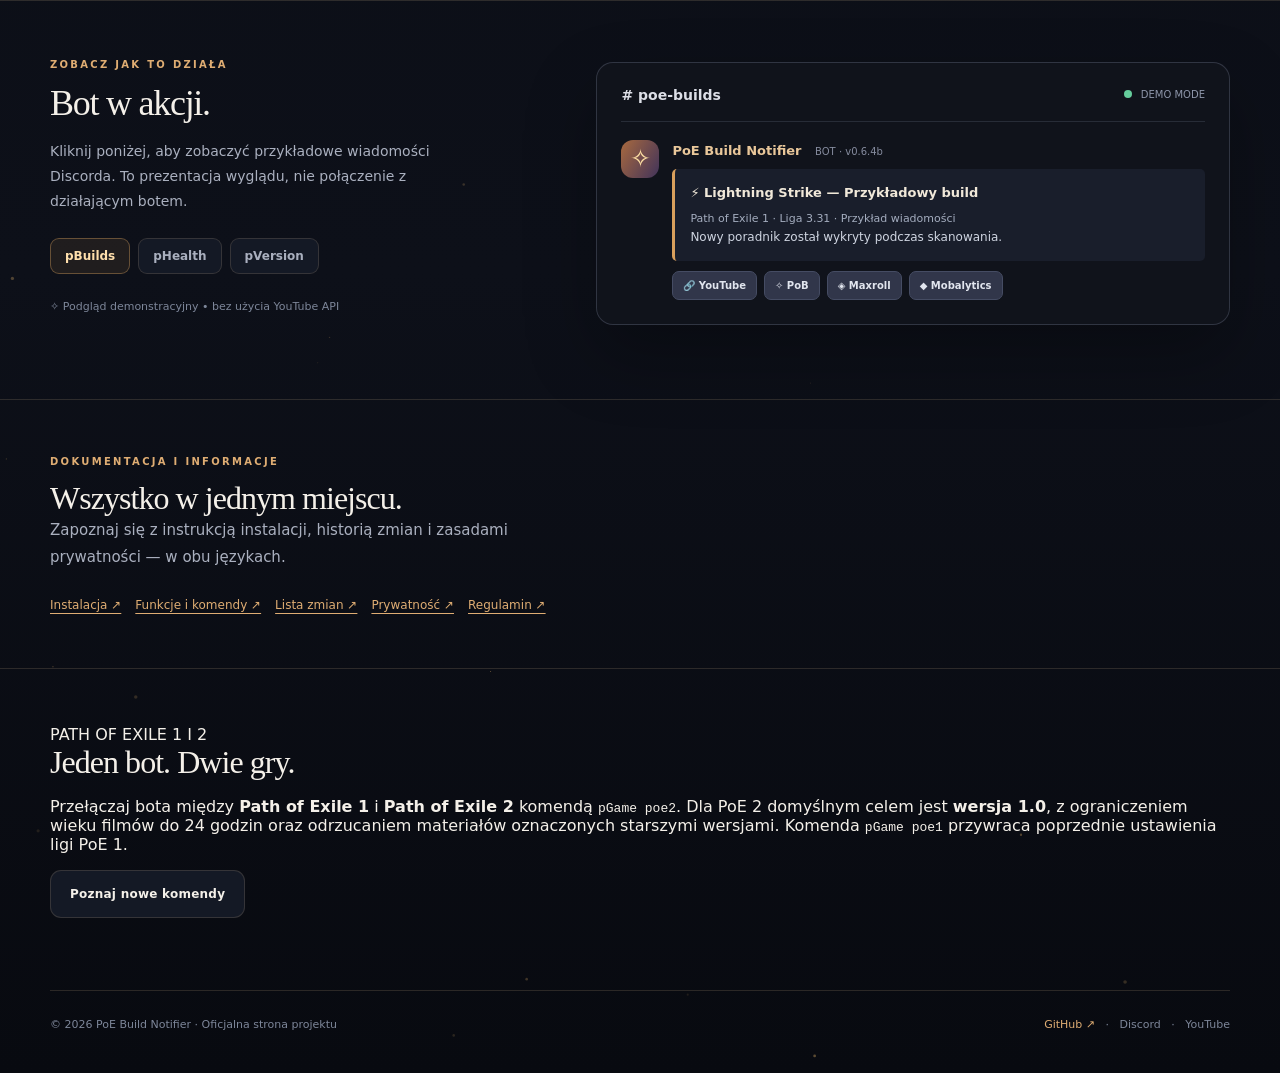
==== commit 89dacf63: "release: show current v0.6.4b version on site and sample config" ====
--- a/index.html
+++ b/index.html
@@ -4,7 +4,7 @@
 <meta charset="utf-8">
 <meta name="viewport" content="width=device-width,initial-scale=1">
 <meta name="color-scheme" content="dark light">
-<title>PoE Build Notifier v0.6.4 — Strona główna</title>
+<title>PoE Build Notifier v0.6.4b — Strona główna</title>
 <style>
 :root{font-family:Inter,ui-sans-serif,system-ui,-apple-system,'Segoe UI',sans-serif;font-synthesis:none}
 *{box-sizing:border-box}
@@ -110,7 +110,7 @@
   <div id="starfield"></div><canvas id="ember-field" aria-hidden="true"></canvas><div id="spotlight"></div>
   <header class="unified-header">
 <div class="wrap header-inner">
-  <a class="logo" href="https://bollek231.github.io/poe-build-notifier-site/index.html" aria-label="PoE Build Notifier — strona główna"><span class="logo-symbol" aria-hidden="true">✧</span><span class="logo-text"><strong>POE BUILD NOTIFIER</strong><small>EXILE INTELLIGENCE SYSTEM <b class="site-version">v0.6.4</b></small></span></a>
+  <a class="logo" href="https://bollek231.github.io/poe-build-notifier-site/index.html" aria-label="PoE Build Notifier — strona główna"><span class="logo-symbol" aria-hidden="true">✧</span><span class="logo-text"><strong>POE BUILD NOTIFIER</strong><small>EXILE INTELLIGENCE SYSTEM <b class="site-version">v0.6.4b</b></small></span></a>
   <nav id="site-nav" aria-label="Nawigacja główna">
     <a href="https://bollek231.github.io/poe-build-notifier-site/index.html" class="active" aria-current="page">Strona główna</a>
 <a href="https://bollek231.github.io/poe-build-notifier-site/instalacja.html">Instalacja</a>
@@ -130,11 +130,11 @@
   <main id="top"><div class="hero-note">✦ Path of Exile 1 i 2 · Polski / English · Ustawienia przez Discord</div>
     <div class="wrap hero">
       <div class="hero-copy">
-        <div class="eyebrow"><span class="green-dot"></span><span data-i="eyebrow">OTWARTY KOD • WERSJA 0.6.4</span></div>
+        <div class="eyebrow"><span class="green-dot"></span><span data-i="eyebrow">OTWARTY KOD • WERSJA 0.6.4b</span></div>
         <h1><span data-i="hero1">Każdy build.</span><br><em data-i="hero2">Przed innymi.</em></h1>
         <p class="hero-description" data-i="heroDesc">Nie przegap kolejnego świetnego buildu. PoE Build Notifier śledzi YouTube, filtruje materiały i dostarcza nowe poradniki prosto na Discorda.</p>
         <div class="ctas">
-          <a class="btn btn-primary" href="https://bollek231.github.io/poe-build-notifier-site/downloads/PoE_Build_Notifier_v0.6.4.zip" download><span data-i="download">↓ Pobierz bota</span> <span aria-hidden="true">↗</span></a>
+          <a class="btn btn-primary" href="https://bollek231.github.io/poe-build-notifier-site/downloads/PoE_Build_Notifier_v0.6.4b.zip" download><span data-i="download">↓ Pobierz bota</span> <span aria-hidden="true">↗</span></a>
           <a class="btn btn-secondary" href="#demo"><span data-i="tryDemo">◈ Zobacz interaktywne demo</span> <span aria-hidden="true">→</span></a>
         </div>
         <div class="hero-fineprint"><span><b>●</b><span data-i="tagOpen">OPEN SOURCE</span></span><span>◷ <span data-i="tag2h">SKANOWANIE CO 2H</span></span><span>✧ PoE 1 + PoE 2</span></div>
@@ -163,7 +163,7 @@
     </div></section>
     <section class="demo-section" id="demo"><div class="wrap demo-grid">
        <div><div class="section-label" data-i="demoLabel">ZOBACZ JAK TO DZIAŁA</div><h2 data-i="demoTitle">Bot w akcji.</h2><p class="lead" data-i="demoDesc">Kliknij poniżej, aby zobaczyć przykładowe wiadomości Discorda. To prezentacja wyglądu, nie połączenie z działającym botem.</p><div class="chips"><button class="chip active" data-example="build">pBuilds</button><button class="chip" data-example="health">pHealth</button><button class="chip" data-example="version">pVersion</button></div><p class="small-note" data-i="demoNote">✧ Podgląd demonstracyjny • bez użycia YouTube API</p></div>
-       <div class="discord-panel"><div class="discord-top"><strong># poe-builds</strong><small><span class="discord-dot"></span> DEMO MODE</small></div><div class="bot-row"><div class="avatar">✧</div><div class="message-body"><span class="sender">PoE Build Notifier <small>BOT · v0.6.4</small></span><div class="message" id="message-box"></div><div class="links" id="message-links"></div></div></div></div>
+       <div class="discord-panel"><div class="discord-top"><strong># poe-builds</strong><small><span class="discord-dot"></span> DEMO MODE</small></div><div class="bot-row"><div class="avatar">✧</div><div class="message-body"><span class="sender">PoE Build Notifier <small>BOT · v0.6.4b</small></span><div class="message" id="message-box"></div><div class="links" id="message-links"></div></div></div></div>
     </div></section>
 <section class="alt-section" aria-label="Dokumentacja projektu"><div class="wrap">
 <div class="section-label">DOKUMENTACJA I INFORMACJE</div>
@@ -180,9 +180,9 @@
 (()=>{
 const body=document.body,app=document.getElementById('app');let lang='pl',ex='build';
 const dictionary={
-pl:{navHome:'Strona główna',navFeatures:'Funkcje',navDemo:'Podgląd',navChangelog:'Lista zmian ↗',eyebrow:'OTWARTY KOD • WERSJA 0.6.4',hero1:'Każdy build.',hero2:'Przed innymi.',heroDesc:'Nie przegap kolejnego świetnego buildu. PoE Build Notifier śledzi YouTube, filtruje materiały i dostarcza nowe poradniki prosto na Discorda.',download:'↓ Pobierz bota',tryDemo:'◈ Zobacz interaktywne demo',tagOpen:'OPEN SOURCE',tag2h:'SKANOWANIE CO 2H',monitor:'Automatyczny monitoring',featuresLabel:'ZAPROJEKTOWANY DLA WYGNAŃCÓW',featuresTitle:'Informacja jest potęgą.',featuresSub:'Skup się na grze. Resztę zrobi za Ciebie bot.',card1Title:'Inteligentne wyszukiwanie',card1Desc:'Nowe buildy co 2 godziny. Filtrowanie ligi, wieku filmu oraz duplikatów bez zbędnego spamu.',card2Title:'Wszystkie linki pod ręką',card2Desc:'Przyciski PoB, Maxroll i Mobalytics, o ile twórca dodał odpowiednie linki do opisu filmu.',card3Title:'Kontrola bez kompromisów',card3Desc:'Lista kanałów, szczegółowe filtry, kopie zapasowe i przejrzysta historia aktualizacji.',card4Title:'Automatyczne tłumaczenie',card4Desc:'Tłumacz tytuły buildów, zachowując oryginał. Wybierz MyMemory lub Google Cloud Translation w pTranslateTitles.',card5Title:'Zapis buildów',card5Desc:'Zapisuj interesujące buildy do prywatnej listy i wracaj do nich w dowolnym momencie komendą pSaved.',card6Title:'Strategie farmienia waluty',card6Desc:'Odkrywaj aktualne sposoby na zdobywanie waluty w PoE 1 i PoE 2. Wyszukiwanie ręczne lub automatyczne przez pFarmAuto.',demoLabel:'ZOBACZ JAK TO DZIAŁA',demoTitle:'Bot w akcji.',demoDesc:'Kliknij poniżej, aby zobaczyć przykładowe wiadomości Discorda. To prezentacja wyglądu, nie połączenie z działającym botem.',demoNote:'✧ Podgląd demonstracyjny • bez użycia YouTube API',footer:'Oficjalna strona projektu'},
-en:{navHome:'Home',navFeatures:'Features',navDemo:'Preview',navChangelog:'Patch notes ↗',eyebrow:'OPEN SOURCE • VERSION 0.6.4',hero1:'Every build.',hero2:'Before the rest.',heroDesc:'Never miss a great build again. PoE Build Notifier watches YouTube, filters new videos, and sends fresh guides straight to your Discord channel.',download:'↓ Download bot',tryDemo:'◈ Try interactive demo',tagOpen:'OPEN SOURCE',tag2h:'SCANS EVERY 2H',monitor:'Automated monitoring',featuresLabel:'BUILT FOR THE EXILES',featuresTitle:'Knowledge is power.',featuresSub:'Focus on playing. Let the bot do the searching.',card1Title:'Smart discovery',card1Desc:'Fresh builds every two hours. League, age, and duplicate filtering without needless spam.',card2Title:'Links where you need them',card2Desc:'PoB, Maxroll, and Mobalytics buttons whenever the creator adds matching links to their video description.',card3Title:'Stay in control',card3Desc:'Channel lists, advanced filters, backups, and a transparent version history.',card4Title:'Automatic translation',card4Desc:'Translate build titles while keeping the original. Choose MyMemory or Google Cloud Translation with pTranslateTitles.',card5Title:'Saved builds',card5Desc:'Save interesting builds to your private list and revisit them anytime with the pSaved command.',card6Title:'Currency farming strategies',card6Desc:'Find fresh currency farming methods for PoE 1 and PoE 2. Search manually or enable optional monitoring with pFarmAuto.',demoLabel:'SEE HOW IT WORKS',demoTitle:'Bot in action.',demoDesc:'Select a command below to preview sample Discord messages. This is a visual demo, not a connection to a running bot.',demoNote:'✧ Demonstration only • no YouTube API requests',footer:'Official project website'}};
-function renderMessage(){const box=document.getElementById('message-box'),links=document.getElementById('message-links');let content='',buttons='';if(ex==='build'){content=lang==='pl'?'<strong>⚡ Lightning Strike — Przykładowy build</strong><small>Path of Exile 1 · Liga 3.31 · Przykład wiadomości</small>Nowy poradnik został wykryty podczas skanowania.':'<strong>⚡ Lightning Strike — Example build</strong><small>Path of Exile 1 · League 3.31 · Example message</small>A new build guide was detected during scanning.';buttons='<span>🔗 YouTube</span><span>✧ PoB</span><span>◈ Maxroll</span><span>◆ Mobalytics</span>';}else if(ex==='health'){content=lang==='pl'?'<strong>✓ pHealth — Status systemu</strong><small>Przykładowe dane, nie prawdziwy status</small>🟢 Bot: aktywny<br>⏱ Skanowanie: co 2 godziny<br>🗓 Podsumowanie: 20:00':'<strong>✓ pHealth — System status</strong><small>Sample data, not live status</small>🟢 Bot: online<br>⏱ Scan interval: every 2 hours<br>🗓 Daily digest: 20:00';}else{content=lang==='pl'?'<strong>✧ pVersion</strong><small>PoE Build Notifier</small>Aktualna wersja: <b>v0.6.4</b><br>Najnowsza wersja: <b>v0.6.4</b>':'<strong>✧ pVersion</strong><small>PoE Build Notifier</small>Installed version: <b>v0.6.4</b><br>Latest release: <b>v0.6.4</b>';}box.innerHTML=content;links.innerHTML=buttons;}
+pl:{navHome:'Strona główna',navFeatures:'Funkcje',navDemo:'Podgląd',navChangelog:'Lista zmian ↗',eyebrow:'OTWARTY KOD • WERSJA 0.6.4b',hero1:'Każdy build.',hero2:'Przed innymi.',heroDesc:'Nie przegap kolejnego świetnego buildu. PoE Build Notifier śledzi YouTube, filtruje materiały i dostarcza nowe poradniki prosto na Discorda.',download:'↓ Pobierz bota',tryDemo:'◈ Zobacz interaktywne demo',tagOpen:'OPEN SOURCE',tag2h:'SKANOWANIE CO 2H',monitor:'Automatyczny monitoring',featuresLabel:'ZAPROJEKTOWANY DLA WYGNAŃCÓW',featuresTitle:'Informacja jest potęgą.',featuresSub:'Skup się na grze. Resztę zrobi za Ciebie bot.',card1Title:'Inteligentne wyszukiwanie',card1Desc:'Nowe buildy co 2 godziny. Filtrowanie ligi, wieku filmu oraz duplikatów bez zbędnego spamu.',card2Title:'Wszystkie linki pod ręką',card2Desc:'Przyciski PoB, Maxroll i Mobalytics, o ile twórca dodał odpowiednie linki do opisu filmu.',card3Title:'Kontrola bez kompromisów',card3Desc:'Lista kanałów, szczegółowe filtry, kopie zapasowe i przejrzysta historia aktualizacji.',card4Title:'Automatyczne tłumaczenie',card4Desc:'Tłumacz tytuły buildów, zachowując oryginał. Wybierz MyMemory lub Google Cloud Translation w pTranslateTitles.',card5Title:'Zapis buildów',card5Desc:'Zapisuj interesujące buildy do prywatnej listy i wracaj do nich w dowolnym momencie komendą pSaved.',card6Title:'Strategie farmienia waluty',card6Desc:'Odkrywaj aktualne sposoby na zdobywanie waluty w PoE 1 i PoE 2. Wyszukiwanie ręczne lub automatyczne przez pFarmAuto.',demoLabel:'ZOBACZ JAK TO DZIAŁA',demoTitle:'Bot w akcji.',demoDesc:'Kliknij poniżej, aby zobaczyć przykładowe wiadomości Discorda. To prezentacja wyglądu, nie połączenie z działającym botem.',demoNote:'✧ Podgląd demonstracyjny • bez użycia YouTube API',footer:'Oficjalna strona projektu'},
+en:{navHome:'Home',navFeatures:'Features',navDemo:'Preview',navChangelog:'Patch notes ↗',eyebrow:'OPEN SOURCE • VERSION 0.6.4b',hero1:'Every build.',hero2:'Before the rest.',heroDesc:'Never miss a great build again. PoE Build Notifier watches YouTube, filters new videos, and sends fresh guides straight to your Discord channel.',download:'↓ Download bot',tryDemo:'◈ Try interactive demo',tagOpen:'OPEN SOURCE',tag2h:'SCANS EVERY 2H',monitor:'Automated monitoring',featuresLabel:'BUILT FOR THE EXILES',featuresTitle:'Knowledge is power.',featuresSub:'Focus on playing. Let the bot do the searching.',card1Title:'Smart discovery',card1Desc:'Fresh builds every two hours. League, age, and duplicate filtering without needless spam.',card2Title:'Links where you need them',card2Desc:'PoB, Maxroll, and Mobalytics buttons whenever the creator adds matching links to their video description.',card3Title:'Stay in control',card3Desc:'Channel lists, advanced filters, backups, and a transparent version history.',card4Title:'Automatic translation',card4Desc:'Translate build titles while keeping the original. Choose MyMemory or Google Cloud Translation with pTranslateTitles.',card5Title:'Saved builds',card5Desc:'Save interesting builds to your private list and revisit them anytime with the pSaved command.',card6Title:'Currency farming strategies',card6Desc:'Find fresh currency farming methods for PoE 1 and PoE 2. Search manually or enable optional monitoring with pFarmAuto.',demoLabel:'SEE HOW IT WORKS',demoTitle:'Bot in action.',demoDesc:'Select a command below to preview sample Discord messages. This is a visual demo, not a connection to a running bot.',demoNote:'✧ Demonstration only • no YouTube API requests',footer:'Official project website'}};
+function renderMessage(){const box=document.getElementById('message-box'),links=document.getElementById('message-links');let content='',buttons='';if(ex==='build'){content=lang==='pl'?'<strong>⚡ Lightning Strike — Przykładowy build</strong><small>Path of Exile 1 · Liga 3.31 · Przykład wiadomości</small>Nowy poradnik został wykryty podczas skanowania.':'<strong>⚡ Lightning Strike — Example build</strong><small>Path of Exile 1 · League 3.31 · Example message</small>A new build guide was detected during scanning.';buttons='<span>🔗 YouTube</span><span>✧ PoB</span><span>◈ Maxroll</span><span>◆ Mobalytics</span>';}else if(ex==='health'){content=lang==='pl'?'<strong>✓ pHealth — Status systemu</strong><small>Przykładowe dane, nie prawdziwy status</small>🟢 Bot: aktywny<br>⏱ Skanowanie: co 2 godziny<br>🗓 Podsumowanie: 20:00':'<strong>✓ pHealth — System status</strong><small>Sample data, not live status</small>🟢 Bot: online<br>⏱ Scan interval: every 2 hours<br>🗓 Daily digest: 20:00';}else{content=lang==='pl'?'<strong>✧ pVersion</strong><small>PoE Build Notifier</small>Aktualna wersja: <b>v0.6.4b</b><br>Najnowsza wersja: <b>v0.6.4b</b>':'<strong>✧ pVersion</strong><small>PoE Build Notifier</small>Installed version: <b>v0.6.4b</b><br>Latest release: <b>v0.6.4b</b>';}box.innerHTML=content;links.innerHTML=buttons;}
 function render(){document.documentElement.lang=lang;document.querySelectorAll('[data-i]').forEach(el=>{let v=dictionary[lang][el.dataset.i];if(v)el.textContent=v});document.getElementById('lang-pl').classList.toggle('selected',lang==='pl');document.getElementById('lang-en').classList.toggle('selected',lang==='en');renderMessage()}
 document.getElementById('lang-pl').addEventListener('click',()=>{lang='pl';render()});document.getElementById('lang-en').addEventListener('click',()=>{lang='en';render()});
 function changeTheme(to){body.classList.toggle('dark',to==='dark');body.classList.toggle('light',to==='light');document.getElementById('theme').textContent=to==='dark'?'☀️':'🌙';document.getElementById('theme').title=to==='dark'?'Jasny motyw / Light mode':'Ciemny motyw / Dark mode';try{localStorage.setItem('poe-design-theme',to)}catch(e){}}
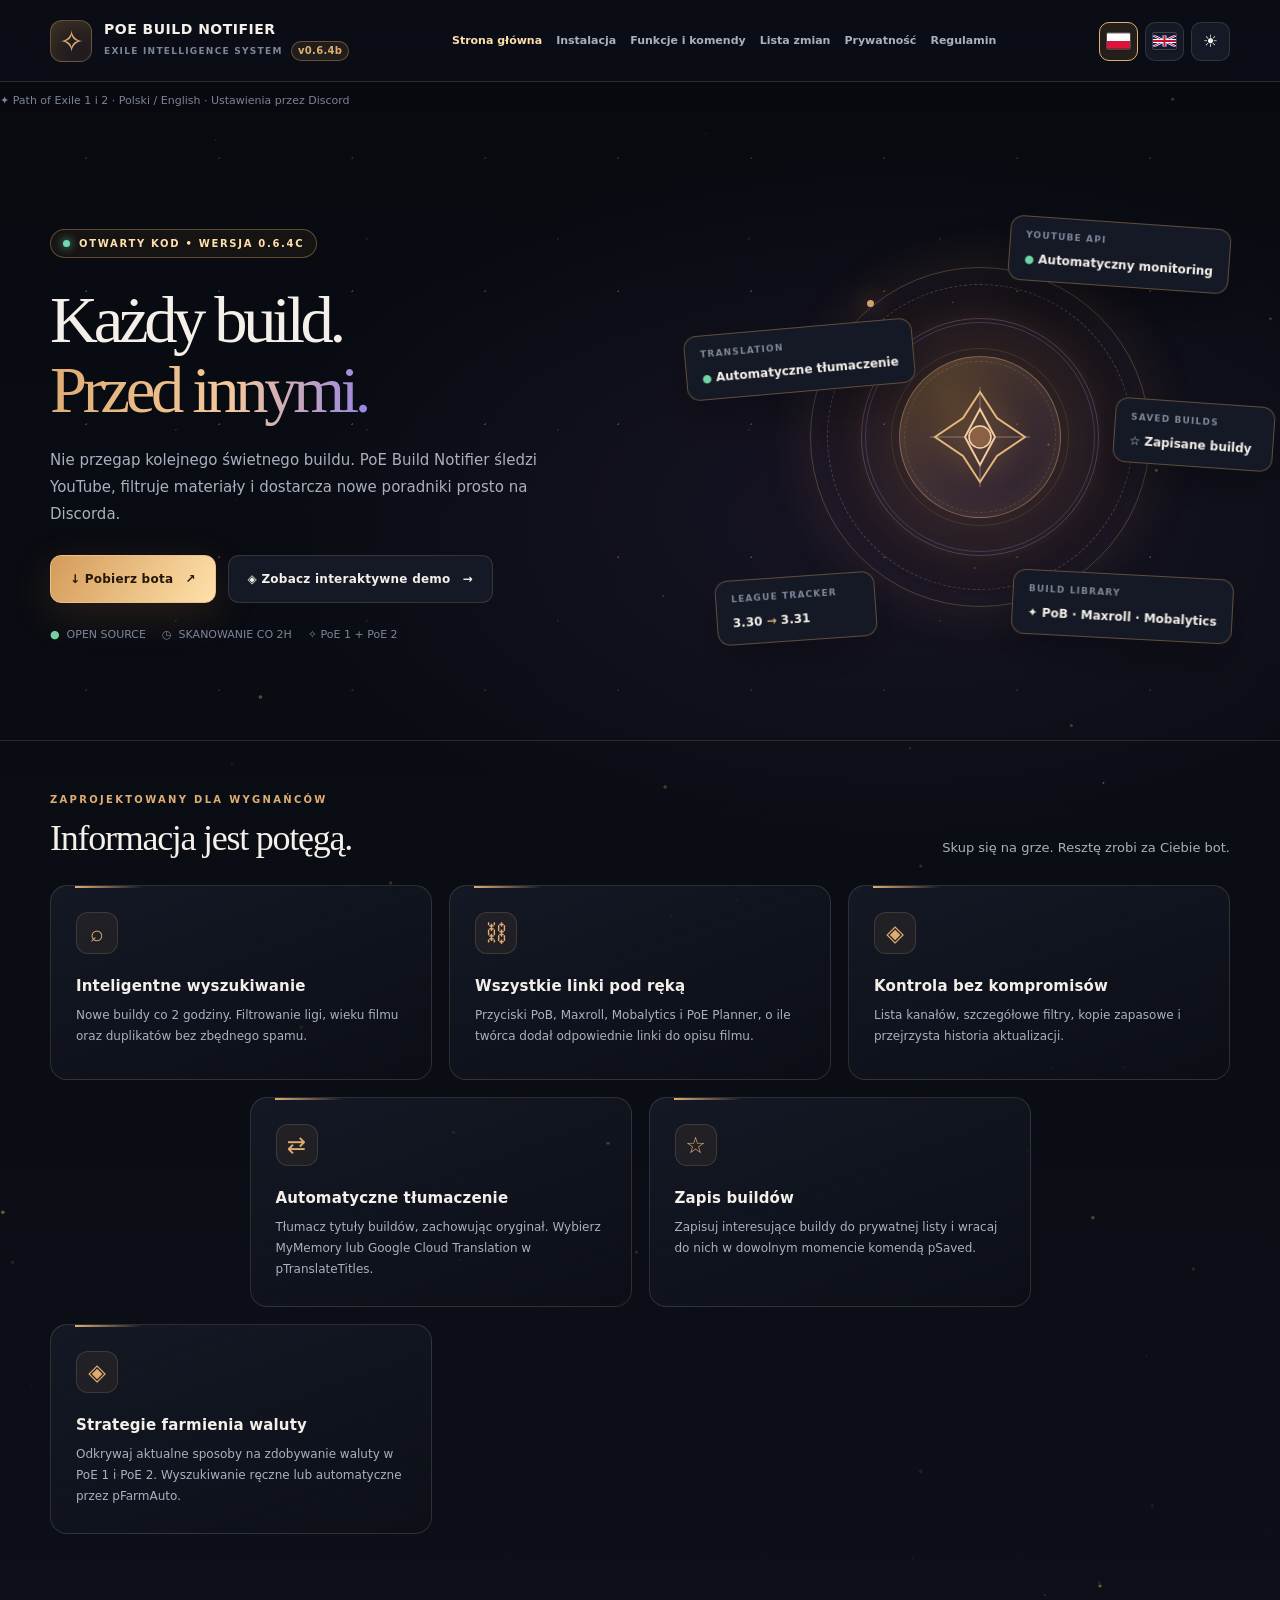
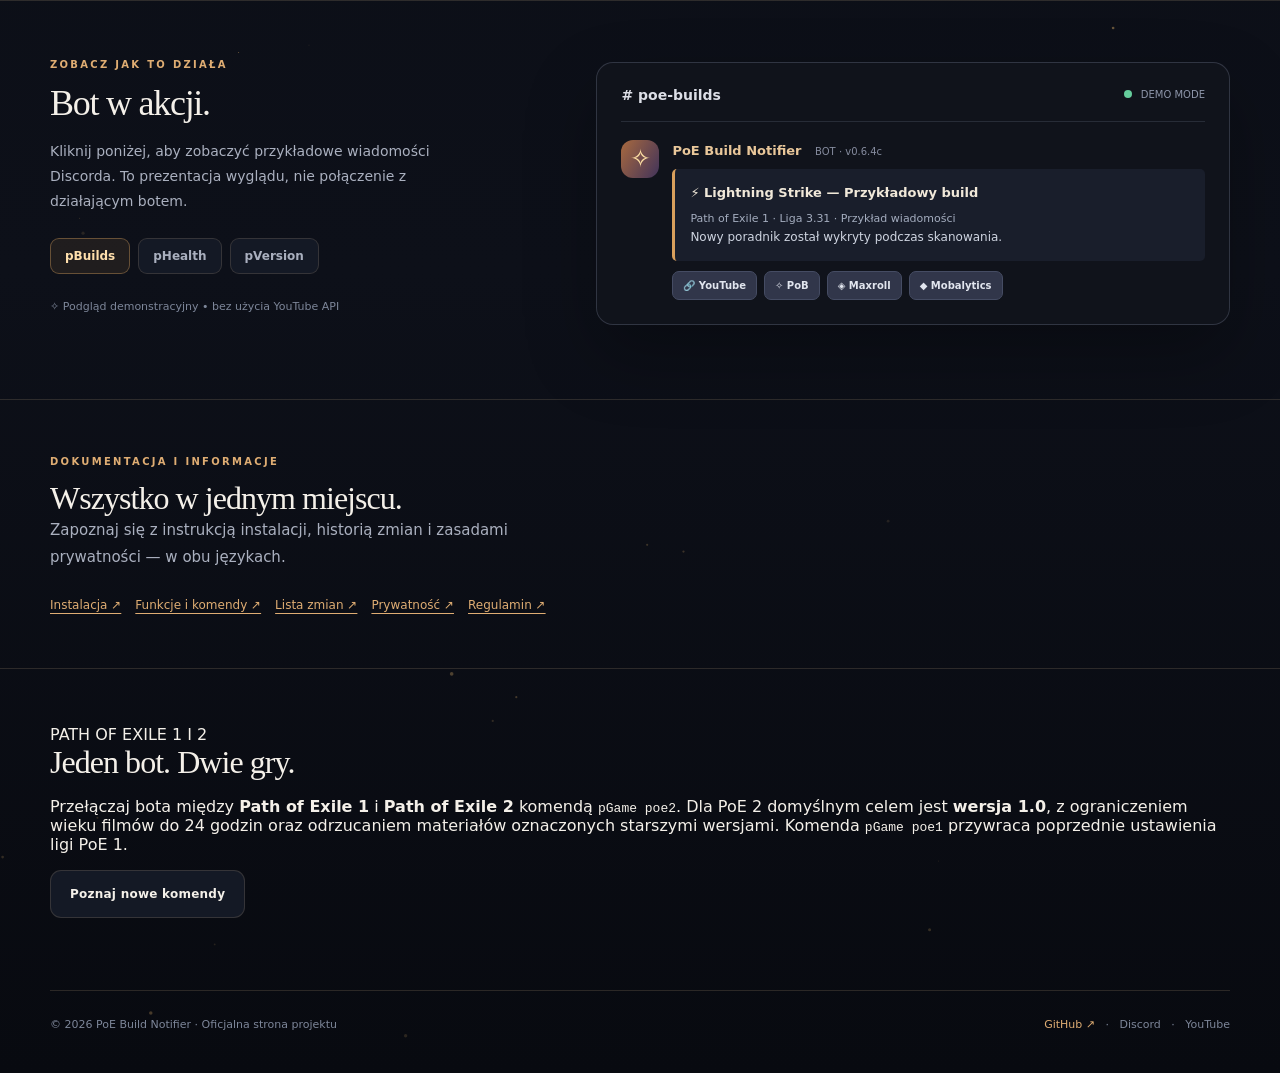
==== commit 5e1043d1: "site: show PoE Planner support and current v0.6.4c release PL" ====
--- a/index.html
+++ b/index.html
@@ -4,7 +4,7 @@
 <meta charset="utf-8">
 <meta name="viewport" content="width=device-width,initial-scale=1">
 <meta name="color-scheme" content="dark light">
-<title>PoE Build Notifier v0.6.4b — Strona główna</title>
+<title>PoE Build Notifier v0.6.4c — Strona główna</title>
 <style>
 :root{font-family:Inter,ui-sans-serif,system-ui,-apple-system,'Segoe UI',sans-serif;font-synthesis:none}
 *{box-sizing:border-box}
@@ -110,7 +110,7 @@
   <div id="starfield"></div><canvas id="ember-field" aria-hidden="true"></canvas><div id="spotlight"></div>
   <header class="unified-header">
 <div class="wrap header-inner">
-  <a class="logo" href="https://bollek231.github.io/poe-build-notifier-site/index.html" aria-label="PoE Build Notifier — strona główna"><span class="logo-symbol" aria-hidden="true">✧</span><span class="logo-text"><strong>POE BUILD NOTIFIER</strong><small>EXILE INTELLIGENCE SYSTEM <b class="site-version">v0.6.4b</b></small></span></a>
+  <a class="logo" href="https://bollek231.github.io/poe-build-notifier-site/index.html" aria-label="PoE Build Notifier — strona główna"><span class="logo-symbol" aria-hidden="true">✧</span><span class="logo-text"><strong>POE BUILD NOTIFIER</strong><small>EXILE INTELLIGENCE SYSTEM <b class="site-version">v0.6.4c</b></small></span></a>
   <nav id="site-nav" aria-label="Nawigacja główna">
     <a href="https://bollek231.github.io/poe-build-notifier-site/index.html" class="active" aria-current="page">Strona główna</a>
 <a href="https://bollek231.github.io/poe-build-notifier-site/instalacja.html">Instalacja</a>
@@ -130,11 +130,11 @@
   <main id="top"><div class="hero-note">✦ Path of Exile 1 i 2 · Polski / English · Ustawienia przez Discord</div>
     <div class="wrap hero">
       <div class="hero-copy">
-        <div class="eyebrow"><span class="green-dot"></span><span data-i="eyebrow">OTWARTY KOD • WERSJA 0.6.4b</span></div>
+        <div class="eyebrow"><span class="green-dot"></span><span data-i="eyebrow">OTWARTY KOD • WERSJA 0.6.4c</span></div>
         <h1><span data-i="hero1">Każdy build.</span><br><em data-i="hero2">Przed innymi.</em></h1>
         <p class="hero-description" data-i="heroDesc">Nie przegap kolejnego świetnego buildu. PoE Build Notifier śledzi YouTube, filtruje materiały i dostarcza nowe poradniki prosto na Discorda.</p>
         <div class="ctas">
-          <a class="btn btn-primary" href="https://bollek231.github.io/poe-build-notifier-site/downloads/PoE_Build_Notifier_v0.6.4b.zip" download><span data-i="download">↓ Pobierz bota</span> <span aria-hidden="true">↗</span></a>
+          <a class="btn btn-primary" href="https://bollek231.github.io/poe-build-notifier-site/downloads/PoE_Build_Notifier_v0.6.4c.zip" download><span data-i="download">↓ Pobierz bota</span> <span aria-hidden="true">↗</span></a>
           <a class="btn btn-secondary" href="#demo"><span data-i="tryDemo">◈ Zobacz interaktywne demo</span> <span aria-hidden="true">→</span></a>
         </div>
         <div class="hero-fineprint"><span><b>●</b><span data-i="tagOpen">OPEN SOURCE</span></span><span>◷ <span data-i="tag2h">SKANOWANIE CO 2H</span></span><span>✧ PoE 1 + PoE 2</span></div>
@@ -154,7 +154,7 @@
        <div class="section-heading"><h2 data-i="featuresTitle">Informacja jest potęgą.</h2><p data-i="featuresSub">Skup się na grze. Resztę zrobi za Ciebie bot.</p></div>
        <div class="cards">
          <article class="card"><div class="card-icon">⌕</div><h3 data-i="card1Title">Inteligentne wyszukiwanie</h3><p data-i="card1Desc">Nowe buildy co 2 godziny. Filtrowanie ligi, wieku filmu oraz duplikatów bez zbędnego spamu.</p></article>
-         <article class="card"><div class="card-icon">⛓</div><h3 data-i="card2Title">Wszystkie linki pod ręką</h3><p data-i="card2Desc">Przyciski PoB, Maxroll i Mobalytics, o ile twórca dodał odpowiednie linki do opisu filmu.</p></article>
+         <article class="card"><div class="card-icon">⛓</div><h3 data-i="card2Title">Wszystkie linki pod ręką</h3><p data-i="card2Desc">Przyciski PoB, Maxroll, Mobalytics i PoE Planner, o ile twórca dodał odpowiednie linki do opisu filmu.</p></article>
          <article class="card"><div class="card-icon">◈</div><h3 data-i="card3Title">Kontrola bez kompromisów</h3><p data-i="card3Desc">Lista kanałów, szczegółowe filtry, kopie zapasowe i przejrzysta historia aktualizacji.</p></article>
          <article class="card"><div class="card-icon" aria-hidden="true">⇄</div><h3 data-i="card4Title">Automatyczne tłumaczenie</h3><p data-i="card4Desc">Tłumacz tytuły buildów, zachowując oryginał. Wybierz MyMemory lub Google Cloud Translation w pTranslateTitles.</p></article>
          <article class="card"><div class="card-icon" aria-hidden="true">☆</div><h3 data-i="card5Title">Zapis buildów</h3><p data-i="card5Desc">Zapisuj interesujące buildy do prywatnej listy i wracaj do nich w dowolnym momencie komendą pSaved.</p></article>
@@ -163,7 +163,7 @@
     </div></section>
     <section class="demo-section" id="demo"><div class="wrap demo-grid">
        <div><div class="section-label" data-i="demoLabel">ZOBACZ JAK TO DZIAŁA</div><h2 data-i="demoTitle">Bot w akcji.</h2><p class="lead" data-i="demoDesc">Kliknij poniżej, aby zobaczyć przykładowe wiadomości Discorda. To prezentacja wyglądu, nie połączenie z działającym botem.</p><div class="chips"><button class="chip active" data-example="build">pBuilds</button><button class="chip" data-example="health">pHealth</button><button class="chip" data-example="version">pVersion</button></div><p class="small-note" data-i="demoNote">✧ Podgląd demonstracyjny • bez użycia YouTube API</p></div>
-       <div class="discord-panel"><div class="discord-top"><strong># poe-builds</strong><small><span class="discord-dot"></span> DEMO MODE</small></div><div class="bot-row"><div class="avatar">✧</div><div class="message-body"><span class="sender">PoE Build Notifier <small>BOT · v0.6.4b</small></span><div class="message" id="message-box"></div><div class="links" id="message-links"></div></div></div></div>
+       <div class="discord-panel"><div class="discord-top"><strong># poe-builds</strong><small><span class="discord-dot"></span> DEMO MODE</small></div><div class="bot-row"><div class="avatar">✧</div><div class="message-body"><span class="sender">PoE Build Notifier <small>BOT · v0.6.4c</small></span><div class="message" id="message-box"></div><div class="links" id="message-links"></div></div></div></div>
     </div></section>
 <section class="alt-section" aria-label="Dokumentacja projektu"><div class="wrap">
 <div class="section-label">DOKUMENTACJA I INFORMACJE</div>
@@ -180,9 +180,9 @@
 (()=>{
 const body=document.body,app=document.getElementById('app');let lang='pl',ex='build';
 const dictionary={
-pl:{navHome:'Strona główna',navFeatures:'Funkcje',navDemo:'Podgląd',navChangelog:'Lista zmian ↗',eyebrow:'OTWARTY KOD • WERSJA 0.6.4b',hero1:'Każdy build.',hero2:'Przed innymi.',heroDesc:'Nie przegap kolejnego świetnego buildu. PoE Build Notifier śledzi YouTube, filtruje materiały i dostarcza nowe poradniki prosto na Discorda.',download:'↓ Pobierz bota',tryDemo:'◈ Zobacz interaktywne demo',tagOpen:'OPEN SOURCE',tag2h:'SKANOWANIE CO 2H',monitor:'Automatyczny monitoring',featuresLabel:'ZAPROJEKTOWANY DLA WYGNAŃCÓW',featuresTitle:'Informacja jest potęgą.',featuresSub:'Skup się na grze. Resztę zrobi za Ciebie bot.',card1Title:'Inteligentne wyszukiwanie',card1Desc:'Nowe buildy co 2 godziny. Filtrowanie ligi, wieku filmu oraz duplikatów bez zbędnego spamu.',card2Title:'Wszystkie linki pod ręką',card2Desc:'Przyciski PoB, Maxroll i Mobalytics, o ile twórca dodał odpowiednie linki do opisu filmu.',card3Title:'Kontrola bez kompromisów',card3Desc:'Lista kanałów, szczegółowe filtry, kopie zapasowe i przejrzysta historia aktualizacji.',card4Title:'Automatyczne tłumaczenie',card4Desc:'Tłumacz tytuły buildów, zachowując oryginał. Wybierz MyMemory lub Google Cloud Translation w pTranslateTitles.',card5Title:'Zapis buildów',card5Desc:'Zapisuj interesujące buildy do prywatnej listy i wracaj do nich w dowolnym momencie komendą pSaved.',card6Title:'Strategie farmienia waluty',card6Desc:'Odkrywaj aktualne sposoby na zdobywanie waluty w PoE 1 i PoE 2. Wyszukiwanie ręczne lub automatyczne przez pFarmAuto.',demoLabel:'ZOBACZ JAK TO DZIAŁA',demoTitle:'Bot w akcji.',demoDesc:'Kliknij poniżej, aby zobaczyć przykładowe wiadomości Discorda. To prezentacja wyglądu, nie połączenie z działającym botem.',demoNote:'✧ Podgląd demonstracyjny • bez użycia YouTube API',footer:'Oficjalna strona projektu'},
-en:{navHome:'Home',navFeatures:'Features',navDemo:'Preview',navChangelog:'Patch notes ↗',eyebrow:'OPEN SOURCE • VERSION 0.6.4b',hero1:'Every build.',hero2:'Before the rest.',heroDesc:'Never miss a great build again. PoE Build Notifier watches YouTube, filters new videos, and sends fresh guides straight to your Discord channel.',download:'↓ Download bot',tryDemo:'◈ Try interactive demo',tagOpen:'OPEN SOURCE',tag2h:'SCANS EVERY 2H',monitor:'Automated monitoring',featuresLabel:'BUILT FOR THE EXILES',featuresTitle:'Knowledge is power.',featuresSub:'Focus on playing. Let the bot do the searching.',card1Title:'Smart discovery',card1Desc:'Fresh builds every two hours. League, age, and duplicate filtering without needless spam.',card2Title:'Links where you need them',card2Desc:'PoB, Maxroll, and Mobalytics buttons whenever the creator adds matching links to their video description.',card3Title:'Stay in control',card3Desc:'Channel lists, advanced filters, backups, and a transparent version history.',card4Title:'Automatic translation',card4Desc:'Translate build titles while keeping the original. Choose MyMemory or Google Cloud Translation with pTranslateTitles.',card5Title:'Saved builds',card5Desc:'Save interesting builds to your private list and revisit them anytime with the pSaved command.',card6Title:'Currency farming strategies',card6Desc:'Find fresh currency farming methods for PoE 1 and PoE 2. Search manually or enable optional monitoring with pFarmAuto.',demoLabel:'SEE HOW IT WORKS',demoTitle:'Bot in action.',demoDesc:'Select a command below to preview sample Discord messages. This is a visual demo, not a connection to a running bot.',demoNote:'✧ Demonstration only • no YouTube API requests',footer:'Official project website'}};
-function renderMessage(){const box=document.getElementById('message-box'),links=document.getElementById('message-links');let content='',buttons='';if(ex==='build'){content=lang==='pl'?'<strong>⚡ Lightning Strike — Przykładowy build</strong><small>Path of Exile 1 · Liga 3.31 · Przykład wiadomości</small>Nowy poradnik został wykryty podczas skanowania.':'<strong>⚡ Lightning Strike — Example build</strong><small>Path of Exile 1 · League 3.31 · Example message</small>A new build guide was detected during scanning.';buttons='<span>🔗 YouTube</span><span>✧ PoB</span><span>◈ Maxroll</span><span>◆ Mobalytics</span>';}else if(ex==='health'){content=lang==='pl'?'<strong>✓ pHealth — Status systemu</strong><small>Przykładowe dane, nie prawdziwy status</small>🟢 Bot: aktywny<br>⏱ Skanowanie: co 2 godziny<br>🗓 Podsumowanie: 20:00':'<strong>✓ pHealth — System status</strong><small>Sample data, not live status</small>🟢 Bot: online<br>⏱ Scan interval: every 2 hours<br>🗓 Daily digest: 20:00';}else{content=lang==='pl'?'<strong>✧ pVersion</strong><small>PoE Build Notifier</small>Aktualna wersja: <b>v0.6.4b</b><br>Najnowsza wersja: <b>v0.6.4b</b>':'<strong>✧ pVersion</strong><small>PoE Build Notifier</small>Installed version: <b>v0.6.4b</b><br>Latest release: <b>v0.6.4b</b>';}box.innerHTML=content;links.innerHTML=buttons;}
+pl:{navHome:'Strona główna',navFeatures:'Funkcje',navDemo:'Podgląd',navChangelog:'Lista zmian ↗',eyebrow:'OTWARTY KOD • WERSJA 0.6.4c',hero1:'Każdy build.',hero2:'Przed innymi.',heroDesc:'Nie przegap kolejnego świetnego buildu. PoE Build Notifier śledzi YouTube, filtruje materiały i dostarcza nowe poradniki prosto na Discorda.',download:'↓ Pobierz bota',tryDemo:'◈ Zobacz interaktywne demo',tagOpen:'OPEN SOURCE',tag2h:'SKANOWANIE CO 2H',monitor:'Automatyczny monitoring',featuresLabel:'ZAPROJEKTOWANY DLA WYGNAŃCÓW',featuresTitle:'Informacja jest potęgą.',featuresSub:'Skup się na grze. Resztę zrobi za Ciebie bot.',card1Title:'Inteligentne wyszukiwanie',card1Desc:'Nowe buildy co 2 godziny. Filtrowanie ligi, wieku filmu oraz duplikatów bez zbędnego spamu.',card2Title:'Wszystkie linki pod ręką',card2Desc:'Przyciski PoB, Maxroll, Mobalytics i PoE Planner, o ile twórca dodał odpowiednie linki do opisu filmu.',card3Title:'Kontrola bez kompromisów',card3Desc:'Lista kanałów, szczegółowe filtry, kopie zapasowe i przejrzysta historia aktualizacji.',card4Title:'Automatyczne tłumaczenie',card4Desc:'Tłumacz tytuły buildów, zachowując oryginał. Wybierz MyMemory lub Google Cloud Translation w pTranslateTitles.',card5Title:'Zapis buildów',card5Desc:'Zapisuj interesujące buildy do prywatnej listy i wracaj do nich w dowolnym momencie komendą pSaved.',card6Title:'Strategie farmienia waluty',card6Desc:'Odkrywaj aktualne sposoby na zdobywanie waluty w PoE 1 i PoE 2. Wyszukiwanie ręczne lub automatyczne przez pFarmAuto.',demoLabel:'ZOBACZ JAK TO DZIAŁA',demoTitle:'Bot w akcji.',demoDesc:'Kliknij poniżej, aby zobaczyć przykładowe wiadomości Discorda. To prezentacja wyglądu, nie połączenie z działającym botem.',demoNote:'✧ Podgląd demonstracyjny • bez użycia YouTube API',footer:'Oficjalna strona projektu'},
+en:{navHome:'Home',navFeatures:'Features',navDemo:'Preview',navChangelog:'Patch notes ↗',eyebrow:'OPEN SOURCE • VERSION 0.6.4c',hero1:'Every build.',hero2:'Before the rest.',heroDesc:'Never miss a great build again. PoE Build Notifier watches YouTube, filters new videos, and sends fresh guides straight to your Discord channel.',download:'↓ Download bot',tryDemo:'◈ Try interactive demo',tagOpen:'OPEN SOURCE',tag2h:'SCANS EVERY 2H',monitor:'Automated monitoring',featuresLabel:'BUILT FOR THE EXILES',featuresTitle:'Knowledge is power.',featuresSub:'Focus on playing. Let the bot do the searching.',card1Title:'Smart discovery',card1Desc:'Fresh builds every two hours. League, age, and duplicate filtering without needless spam.',card2Title:'Links where you need them',card2Desc:'PoB, Maxroll, Mobalytics, and PoE Planner buttons whenever the creator adds matching links to their video description.',card3Title:'Stay in control',card3Desc:'Channel lists, advanced filters, backups, and a transparent version history.',card4Title:'Automatic translation',card4Desc:'Translate build titles while keeping the original. Choose MyMemory or Google Cloud Translation with pTranslateTitles.',card5Title:'Saved builds',card5Desc:'Save interesting builds to your private list and revisit them anytime with the pSaved command.',card6Title:'Currency farming strategies',card6Desc:'Find fresh currency farming methods for PoE 1 and PoE 2. Search manually or enable optional monitoring with pFarmAuto.',demoLabel:'SEE HOW IT WORKS',demoTitle:'Bot in action.',demoDesc:'Select a command below to preview sample Discord messages. This is a visual demo, not a connection to a running bot.',demoNote:'✧ Demonstration only • no YouTube API requests',footer:'Official project website'}};
+function renderMessage(){const box=document.getElementById('message-box'),links=document.getElementById('message-links');let content='',buttons='';if(ex==='build'){content=lang==='pl'?'<strong>⚡ Lightning Strike — Przykładowy build</strong><small>Path of Exile 1 · Liga 3.31 · Przykład wiadomości</small>Nowy poradnik został wykryty podczas skanowania.':'<strong>⚡ Lightning Strike — Example build</strong><small>Path of Exile 1 · League 3.31 · Example message</small>A new build guide was detected during scanning.';buttons='<span>🔗 YouTube</span><span>✧ PoB</span><span>◈ Maxroll</span><span>◆ Mobalytics</span>';}else if(ex==='health'){content=lang==='pl'?'<strong>✓ pHealth — Status systemu</strong><small>Przykładowe dane, nie prawdziwy status</small>🟢 Bot: aktywny<br>⏱ Skanowanie: co 2 godziny<br>🗓 Podsumowanie: 20:00':'<strong>✓ pHealth — System status</strong><small>Sample data, not live status</small>🟢 Bot: online<br>⏱ Scan interval: every 2 hours<br>🗓 Daily digest: 20:00';}else{content=lang==='pl'?'<strong>✧ pVersion</strong><small>PoE Build Notifier</small>Aktualna wersja: <b>v0.6.4c</b><br>Najnowsza wersja: <b>v0.6.4c</b>':'<strong>✧ pVersion</strong><small>PoE Build Notifier</small>Installed version: <b>v0.6.4c</b><br>Latest release: <b>v0.6.4c</b>';}box.innerHTML=content;links.innerHTML=buttons;}
 function render(){document.documentElement.lang=lang;document.querySelectorAll('[data-i]').forEach(el=>{let v=dictionary[lang][el.dataset.i];if(v)el.textContent=v});document.getElementById('lang-pl').classList.toggle('selected',lang==='pl');document.getElementById('lang-en').classList.toggle('selected',lang==='en');renderMessage()}
 document.getElementById('lang-pl').addEventListener('click',()=>{lang='pl';render()});document.getElementById('lang-en').addEventListener('click',()=>{lang='en';render()});
 function changeTheme(to){body.classList.toggle('dark',to==='dark');body.classList.toggle('light',to==='light');document.getElementById('theme').textContent=to==='dark'?'☀️':'🌙';document.getElementById('theme').title=to==='dark'?'Jasny motyw / Light mode':'Ciemny motyw / Dark mode';try{localStorage.setItem('poe-design-theme',to)}catch(e){}}
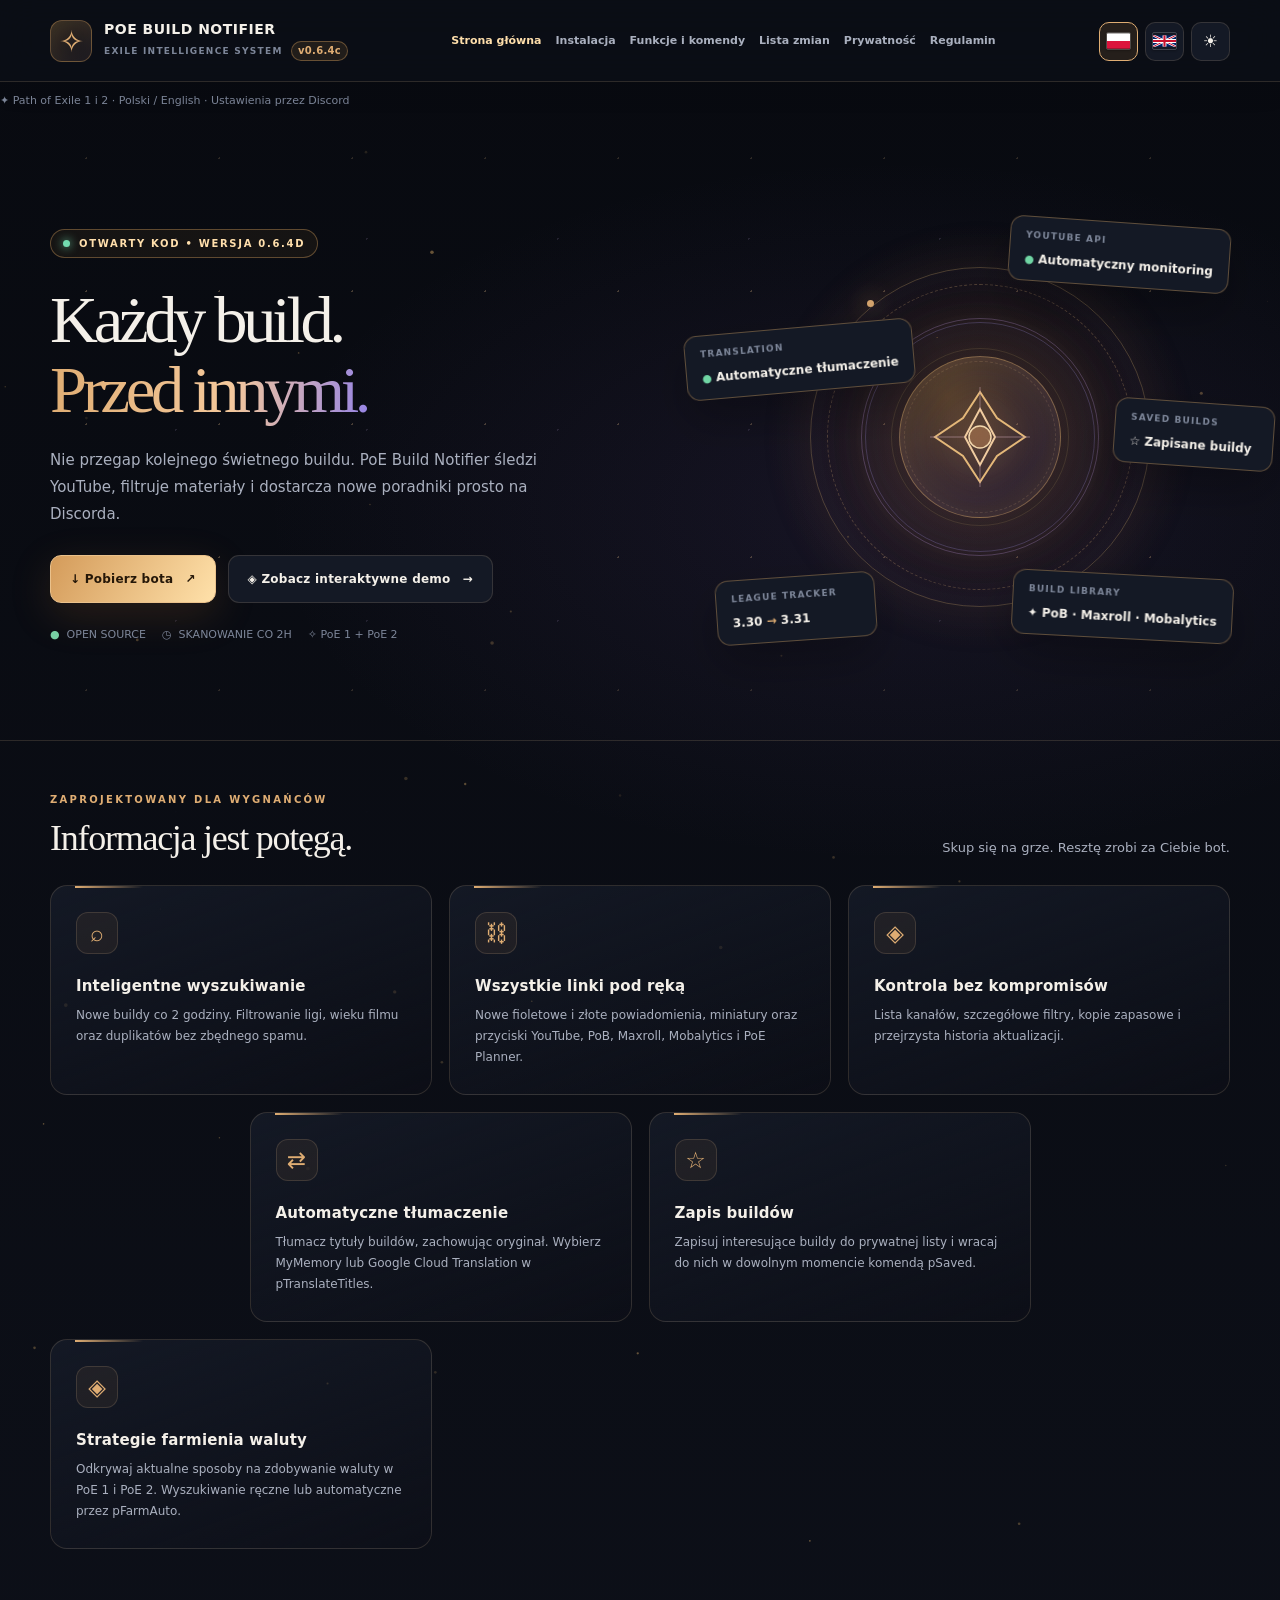
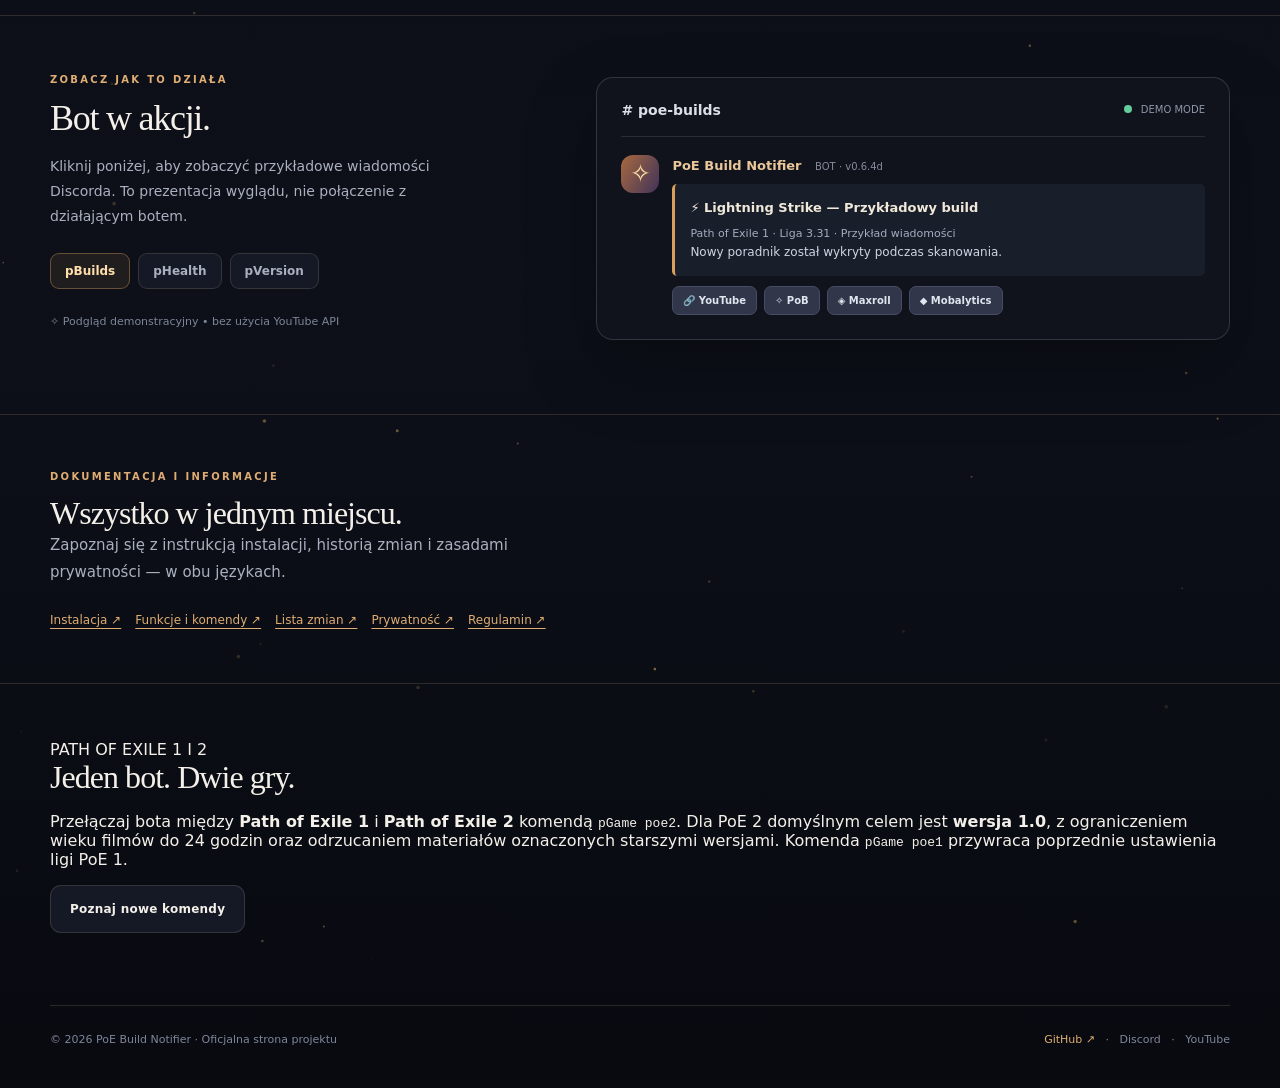
==== commit b0016afb: "site: show redesigned build/farming embeds on home page PL" ====
--- a/index.html
+++ b/index.html
@@ -4,7 +4,7 @@
 <meta charset="utf-8">
 <meta name="viewport" content="width=device-width,initial-scale=1">
 <meta name="color-scheme" content="dark light">
-<title>PoE Build Notifier v0.6.4c — Strona główna</title>
+<title>PoE Build Notifier v0.6.4d — Strona główna</title>
 <style>
 :root{font-family:Inter,ui-sans-serif,system-ui,-apple-system,'Segoe UI',sans-serif;font-synthesis:none}
 *{box-sizing:border-box}
@@ -110,7 +110,7 @@
   <div id="starfield"></div><canvas id="ember-field" aria-hidden="true"></canvas><div id="spotlight"></div>
   <header class="unified-header">
 <div class="wrap header-inner">
-  <a class="logo" href="https://bollek231.github.io/poe-build-notifier-site/index.html" aria-label="PoE Build Notifier — strona główna"><span class="logo-symbol" aria-hidden="true">✧</span><span class="logo-text"><strong>POE BUILD NOTIFIER</strong><small>EXILE INTELLIGENCE SYSTEM <b class="site-version">v0.6.4c</b></small></span></a>
+  <a class="logo" href="https://bollek231.github.io/poe-build-notifier-site/index.html" aria-label="PoE Build Notifier — strona główna"><span class="logo-symbol" aria-hidden="true">✧</span><span class="logo-text"><strong>POE BUILD NOTIFIER</strong><small>EXILE INTELLIGENCE SYSTEM <b class="site-version">v0.6.4d</b></small></span></a>
   <nav id="site-nav" aria-label="Nawigacja główna">
     <a href="https://bollek231.github.io/poe-build-notifier-site/index.html" class="active" aria-current="page">Strona główna</a>
 <a href="https://bollek231.github.io/poe-build-notifier-site/instalacja.html">Instalacja</a>
@@ -130,11 +130,11 @@
   <main id="top"><div class="hero-note">✦ Path of Exile 1 i 2 · Polski / English · Ustawienia przez Discord</div>
     <div class="wrap hero">
       <div class="hero-copy">
-        <div class="eyebrow"><span class="green-dot"></span><span data-i="eyebrow">OTWARTY KOD • WERSJA 0.6.4c</span></div>
+        <div class="eyebrow"><span class="green-dot"></span><span data-i="eyebrow">OTWARTY KOD • WERSJA 0.6.4d</span></div>
         <h1><span data-i="hero1">Każdy build.</span><br><em data-i="hero2">Przed innymi.</em></h1>
         <p class="hero-description" data-i="heroDesc">Nie przegap kolejnego świetnego buildu. PoE Build Notifier śledzi YouTube, filtruje materiały i dostarcza nowe poradniki prosto na Discorda.</p>
         <div class="ctas">
-          <a class="btn btn-primary" href="https://bollek231.github.io/poe-build-notifier-site/downloads/PoE_Build_Notifier_v0.6.4c.zip" download><span data-i="download">↓ Pobierz bota</span> <span aria-hidden="true">↗</span></a>
+          <a class="btn btn-primary" href="https://bollek231.github.io/poe-build-notifier-site/downloads/PoE_Build_Notifier_v0.6.4d.zip" download><span data-i="download">↓ Pobierz bota</span> <span aria-hidden="true">↗</span></a>
           <a class="btn btn-secondary" href="#demo"><span data-i="tryDemo">◈ Zobacz interaktywne demo</span> <span aria-hidden="true">→</span></a>
         </div>
         <div class="hero-fineprint"><span><b>●</b><span data-i="tagOpen">OPEN SOURCE</span></span><span>◷ <span data-i="tag2h">SKANOWANIE CO 2H</span></span><span>✧ PoE 1 + PoE 2</span></div>
@@ -154,7 +154,7 @@
        <div class="section-heading"><h2 data-i="featuresTitle">Informacja jest potęgą.</h2><p data-i="featuresSub">Skup się na grze. Resztę zrobi za Ciebie bot.</p></div>
        <div class="cards">
          <article class="card"><div class="card-icon">⌕</div><h3 data-i="card1Title">Inteligentne wyszukiwanie</h3><p data-i="card1Desc">Nowe buildy co 2 godziny. Filtrowanie ligi, wieku filmu oraz duplikatów bez zbędnego spamu.</p></article>
-         <article class="card"><div class="card-icon">⛓</div><h3 data-i="card2Title">Wszystkie linki pod ręką</h3><p data-i="card2Desc">Przyciski PoB, Maxroll, Mobalytics i PoE Planner, o ile twórca dodał odpowiednie linki do opisu filmu.</p></article>
+         <article class="card"><div class="card-icon">⛓</div><h3 data-i="card2Title">Wszystkie linki pod ręką</h3><p data-i="card2Desc">Nowe fioletowe i złote powiadomienia, miniatury oraz przyciski YouTube, PoB, Maxroll, Mobalytics i PoE Planner.</p></article>
          <article class="card"><div class="card-icon">◈</div><h3 data-i="card3Title">Kontrola bez kompromisów</h3><p data-i="card3Desc">Lista kanałów, szczegółowe filtry, kopie zapasowe i przejrzysta historia aktualizacji.</p></article>
          <article class="card"><div class="card-icon" aria-hidden="true">⇄</div><h3 data-i="card4Title">Automatyczne tłumaczenie</h3><p data-i="card4Desc">Tłumacz tytuły buildów, zachowując oryginał. Wybierz MyMemory lub Google Cloud Translation w pTranslateTitles.</p></article>
          <article class="card"><div class="card-icon" aria-hidden="true">☆</div><h3 data-i="card5Title">Zapis buildów</h3><p data-i="card5Desc">Zapisuj interesujące buildy do prywatnej listy i wracaj do nich w dowolnym momencie komendą pSaved.</p></article>
@@ -163,7 +163,7 @@
     </div></section>
     <section class="demo-section" id="demo"><div class="wrap demo-grid">
        <div><div class="section-label" data-i="demoLabel">ZOBACZ JAK TO DZIAŁA</div><h2 data-i="demoTitle">Bot w akcji.</h2><p class="lead" data-i="demoDesc">Kliknij poniżej, aby zobaczyć przykładowe wiadomości Discorda. To prezentacja wyglądu, nie połączenie z działającym botem.</p><div class="chips"><button class="chip active" data-example="build">pBuilds</button><button class="chip" data-example="health">pHealth</button><button class="chip" data-example="version">pVersion</button></div><p class="small-note" data-i="demoNote">✧ Podgląd demonstracyjny • bez użycia YouTube API</p></div>
-       <div class="discord-panel"><div class="discord-top"><strong># poe-builds</strong><small><span class="discord-dot"></span> DEMO MODE</small></div><div class="bot-row"><div class="avatar">✧</div><div class="message-body"><span class="sender">PoE Build Notifier <small>BOT · v0.6.4c</small></span><div class="message" id="message-box"></div><div class="links" id="message-links"></div></div></div></div>
+       <div class="discord-panel"><div class="discord-top"><strong># poe-builds</strong><small><span class="discord-dot"></span> DEMO MODE</small></div><div class="bot-row"><div class="avatar">✧</div><div class="message-body"><span class="sender">PoE Build Notifier <small>BOT · v0.6.4d</small></span><div class="message" id="message-box"></div><div class="links" id="message-links"></div></div></div></div>
     </div></section>
 <section class="alt-section" aria-label="Dokumentacja projektu"><div class="wrap">
 <div class="section-label">DOKUMENTACJA I INFORMACJE</div>
@@ -180,9 +180,9 @@
 (()=>{
 const body=document.body,app=document.getElementById('app');let lang='pl',ex='build';
 const dictionary={
-pl:{navHome:'Strona główna',navFeatures:'Funkcje',navDemo:'Podgląd',navChangelog:'Lista zmian ↗',eyebrow:'OTWARTY KOD • WERSJA 0.6.4c',hero1:'Każdy build.',hero2:'Przed innymi.',heroDesc:'Nie przegap kolejnego świetnego buildu. PoE Build Notifier śledzi YouTube, filtruje materiały i dostarcza nowe poradniki prosto na Discorda.',download:'↓ Pobierz bota',tryDemo:'◈ Zobacz interaktywne demo',tagOpen:'OPEN SOURCE',tag2h:'SKANOWANIE CO 2H',monitor:'Automatyczny monitoring',featuresLabel:'ZAPROJEKTOWANY DLA WYGNAŃCÓW',featuresTitle:'Informacja jest potęgą.',featuresSub:'Skup się na grze. Resztę zrobi za Ciebie bot.',card1Title:'Inteligentne wyszukiwanie',card1Desc:'Nowe buildy co 2 godziny. Filtrowanie ligi, wieku filmu oraz duplikatów bez zbędnego spamu.',card2Title:'Wszystkie linki pod ręką',card2Desc:'Przyciski PoB, Maxroll, Mobalytics i PoE Planner, o ile twórca dodał odpowiednie linki do opisu filmu.',card3Title:'Kontrola bez kompromisów',card3Desc:'Lista kanałów, szczegółowe filtry, kopie zapasowe i przejrzysta historia aktualizacji.',card4Title:'Automatyczne tłumaczenie',card4Desc:'Tłumacz tytuły buildów, zachowując oryginał. Wybierz MyMemory lub Google Cloud Translation w pTranslateTitles.',card5Title:'Zapis buildów',card5Desc:'Zapisuj interesujące buildy do prywatnej listy i wracaj do nich w dowolnym momencie komendą pSaved.',card6Title:'Strategie farmienia waluty',card6Desc:'Odkrywaj aktualne sposoby na zdobywanie waluty w PoE 1 i PoE 2. Wyszukiwanie ręczne lub automatyczne przez pFarmAuto.',demoLabel:'ZOBACZ JAK TO DZIAŁA',demoTitle:'Bot w akcji.',demoDesc:'Kliknij poniżej, aby zobaczyć przykładowe wiadomości Discorda. To prezentacja wyglądu, nie połączenie z działającym botem.',demoNote:'✧ Podgląd demonstracyjny • bez użycia YouTube API',footer:'Oficjalna strona projektu'},
-en:{navHome:'Home',navFeatures:'Features',navDemo:'Preview',navChangelog:'Patch notes ↗',eyebrow:'OPEN SOURCE • VERSION 0.6.4c',hero1:'Every build.',hero2:'Before the rest.',heroDesc:'Never miss a great build again. PoE Build Notifier watches YouTube, filters new videos, and sends fresh guides straight to your Discord channel.',download:'↓ Download bot',tryDemo:'◈ Try interactive demo',tagOpen:'OPEN SOURCE',tag2h:'SCANS EVERY 2H',monitor:'Automated monitoring',featuresLabel:'BUILT FOR THE EXILES',featuresTitle:'Knowledge is power.',featuresSub:'Focus on playing. Let the bot do the searching.',card1Title:'Smart discovery',card1Desc:'Fresh builds every two hours. League, age, and duplicate filtering without needless spam.',card2Title:'Links where you need them',card2Desc:'PoB, Maxroll, Mobalytics, and PoE Planner buttons whenever the creator adds matching links to their video description.',card3Title:'Stay in control',card3Desc:'Channel lists, advanced filters, backups, and a transparent version history.',card4Title:'Automatic translation',card4Desc:'Translate build titles while keeping the original. Choose MyMemory or Google Cloud Translation with pTranslateTitles.',card5Title:'Saved builds',card5Desc:'Save interesting builds to your private list and revisit them anytime with the pSaved command.',card6Title:'Currency farming strategies',card6Desc:'Find fresh currency farming methods for PoE 1 and PoE 2. Search manually or enable optional monitoring with pFarmAuto.',demoLabel:'SEE HOW IT WORKS',demoTitle:'Bot in action.',demoDesc:'Select a command below to preview sample Discord messages. This is a visual demo, not a connection to a running bot.',demoNote:'✧ Demonstration only • no YouTube API requests',footer:'Official project website'}};
-function renderMessage(){const box=document.getElementById('message-box'),links=document.getElementById('message-links');let content='',buttons='';if(ex==='build'){content=lang==='pl'?'<strong>⚡ Lightning Strike — Przykładowy build</strong><small>Path of Exile 1 · Liga 3.31 · Przykład wiadomości</small>Nowy poradnik został wykryty podczas skanowania.':'<strong>⚡ Lightning Strike — Example build</strong><small>Path of Exile 1 · League 3.31 · Example message</small>A new build guide was detected during scanning.';buttons='<span>🔗 YouTube</span><span>✧ PoB</span><span>◈ Maxroll</span><span>◆ Mobalytics</span>';}else if(ex==='health'){content=lang==='pl'?'<strong>✓ pHealth — Status systemu</strong><small>Przykładowe dane, nie prawdziwy status</small>🟢 Bot: aktywny<br>⏱ Skanowanie: co 2 godziny<br>🗓 Podsumowanie: 20:00':'<strong>✓ pHealth — System status</strong><small>Sample data, not live status</small>🟢 Bot: online<br>⏱ Scan interval: every 2 hours<br>🗓 Daily digest: 20:00';}else{content=lang==='pl'?'<strong>✧ pVersion</strong><small>PoE Build Notifier</small>Aktualna wersja: <b>v0.6.4c</b><br>Najnowsza wersja: <b>v0.6.4c</b>':'<strong>✧ pVersion</strong><small>PoE Build Notifier</small>Installed version: <b>v0.6.4c</b><br>Latest release: <b>v0.6.4c</b>';}box.innerHTML=content;links.innerHTML=buttons;}
+pl:{navHome:'Strona główna',navFeatures:'Funkcje',navDemo:'Podgląd',navChangelog:'Lista zmian ↗',eyebrow:'OTWARTY KOD • WERSJA 0.6.4d',hero1:'Każdy build.',hero2:'Przed innymi.',heroDesc:'Nie przegap kolejnego świetnego buildu. PoE Build Notifier śledzi YouTube, filtruje materiały i dostarcza nowe poradniki prosto na Discorda.',download:'↓ Pobierz bota',tryDemo:'◈ Zobacz interaktywne demo',tagOpen:'OPEN SOURCE',tag2h:'SKANOWANIE CO 2H',monitor:'Automatyczny monitoring',featuresLabel:'ZAPROJEKTOWANY DLA WYGNAŃCÓW',featuresTitle:'Informacja jest potęgą.',featuresSub:'Skup się na grze. Resztę zrobi za Ciebie bot.',card1Title:'Inteligentne wyszukiwanie',card1Desc:'Nowe buildy co 2 godziny. Filtrowanie ligi, wieku filmu oraz duplikatów bez zbędnego spamu.',card2Title:'Wszystkie linki pod ręką',card2Desc:'Nowe fioletowe i złote powiadomienia, miniatury oraz przyciski YouTube, PoB, Maxroll, Mobalytics i PoE Planner.',card3Title:'Kontrola bez kompromisów',card3Desc:'Lista kanałów, szczegółowe filtry, kopie zapasowe i przejrzysta historia aktualizacji.',card4Title:'Automatyczne tłumaczenie',card4Desc:'Tłumacz tytuły buildów, zachowując oryginał. Wybierz MyMemory lub Google Cloud Translation w pTranslateTitles.',card5Title:'Zapis buildów',card5Desc:'Zapisuj interesujące buildy do prywatnej listy i wracaj do nich w dowolnym momencie komendą pSaved.',card6Title:'Strategie farmienia waluty',card6Desc:'Odkrywaj aktualne sposoby na zdobywanie waluty w PoE 1 i PoE 2. Wyszukiwanie ręczne lub automatyczne przez pFarmAuto.',demoLabel:'ZOBACZ JAK TO DZIAŁA',demoTitle:'Bot w akcji.',demoDesc:'Kliknij poniżej, aby zobaczyć przykładowe wiadomości Discorda. To prezentacja wyglądu, nie połączenie z działającym botem.',demoNote:'✧ Podgląd demonstracyjny • bez użycia YouTube API',footer:'Oficjalna strona projektu'},
+en:{navHome:'Home',navFeatures:'Features',navDemo:'Preview',navChangelog:'Patch notes ↗',eyebrow:'OPEN SOURCE • VERSION 0.6.4d',hero1:'Every build.',hero2:'Before the rest.',heroDesc:'Never miss a great build again. PoE Build Notifier watches YouTube, filters new videos, and sends fresh guides straight to your Discord channel.',download:'↓ Download bot',tryDemo:'◈ Try interactive demo',tagOpen:'OPEN SOURCE',tag2h:'SCANS EVERY 2H',monitor:'Automated monitoring',featuresLabel:'BUILT FOR THE EXILES',featuresTitle:'Knowledge is power.',featuresSub:'Focus on playing. Let the bot do the searching.',card1Title:'Smart discovery',card1Desc:'Fresh builds every two hours. League, age, and duplicate filtering without needless spam.',card2Title:'Links where you need them',card2Desc:'New purple and gold Discord embeds, thumbnails, and YouTube, PoB, Maxroll, Mobalytics and PoE Planner buttons.',card3Title:'Stay in control',card3Desc:'Channel lists, advanced filters, backups, and a transparent version history.',card4Title:'Automatic translation',card4Desc:'Translate build titles while keeping the original. Choose MyMemory or Google Cloud Translation with pTranslateTitles.',card5Title:'Saved builds',card5Desc:'Save interesting builds to your private list and revisit them anytime with the pSaved command.',card6Title:'Currency farming strategies',card6Desc:'Find fresh currency farming methods for PoE 1 and PoE 2. Search manually or enable optional monitoring with pFarmAuto.',demoLabel:'SEE HOW IT WORKS',demoTitle:'Bot in action.',demoDesc:'Select a command below to preview sample Discord messages. This is a visual demo, not a connection to a running bot.',demoNote:'✧ Demonstration only • no YouTube API requests',footer:'Official project website'}};
+function renderMessage(){const box=document.getElementById('message-box'),links=document.getElementById('message-links');let content='',buttons='';if(ex==='build'){content=lang==='pl'?'<strong>⚡ Lightning Strike — Przykładowy build</strong><small>Path of Exile 1 · Liga 3.31 · Przykład wiadomości</small>Nowy poradnik został wykryty podczas skanowania.':'<strong>⚡ Lightning Strike — Example build</strong><small>Path of Exile 1 · League 3.31 · Example message</small>A new build guide was detected during scanning.';buttons='<span>🔗 YouTube</span><span>✧ PoB</span><span>◈ Maxroll</span><span>◆ Mobalytics</span>';}else if(ex==='health'){content=lang==='pl'?'<strong>✓ pHealth — Status systemu</strong><small>Przykładowe dane, nie prawdziwy status</small>🟢 Bot: aktywny<br>⏱ Skanowanie: co 2 godziny<br>🗓 Podsumowanie: 20:00':'<strong>✓ pHealth — System status</strong><small>Sample data, not live status</small>🟢 Bot: online<br>⏱ Scan interval: every 2 hours<br>🗓 Daily digest: 20:00';}else{content=lang==='pl'?'<strong>✧ pVersion</strong><small>PoE Build Notifier</small>Aktualna wersja: <b>v0.6.4d</b><br>Najnowsza wersja: <b>v0.6.4d</b>':'<strong>✧ pVersion</strong><small>PoE Build Notifier</small>Installed version: <b>v0.6.4d</b><br>Latest release: <b>v0.6.4d</b>';}box.innerHTML=content;links.innerHTML=buttons;}
 function render(){document.documentElement.lang=lang;document.querySelectorAll('[data-i]').forEach(el=>{let v=dictionary[lang][el.dataset.i];if(v)el.textContent=v});document.getElementById('lang-pl').classList.toggle('selected',lang==='pl');document.getElementById('lang-en').classList.toggle('selected',lang==='en');renderMessage()}
 document.getElementById('lang-pl').addEventListener('click',()=>{lang='pl';render()});document.getElementById('lang-en').addEventListener('click',()=>{lang='en';render()});
 function changeTheme(to){body.classList.toggle('dark',to==='dark');body.classList.toggle('light',to==='light');document.getElementById('theme').textContent=to==='dark'?'☀️':'🌙';document.getElementById('theme').title=to==='dark'?'Jasny motyw / Light mode':'Ciemny motyw / Dark mode';try{localStorage.setItem('poe-design-theme',to)}catch(e){}}
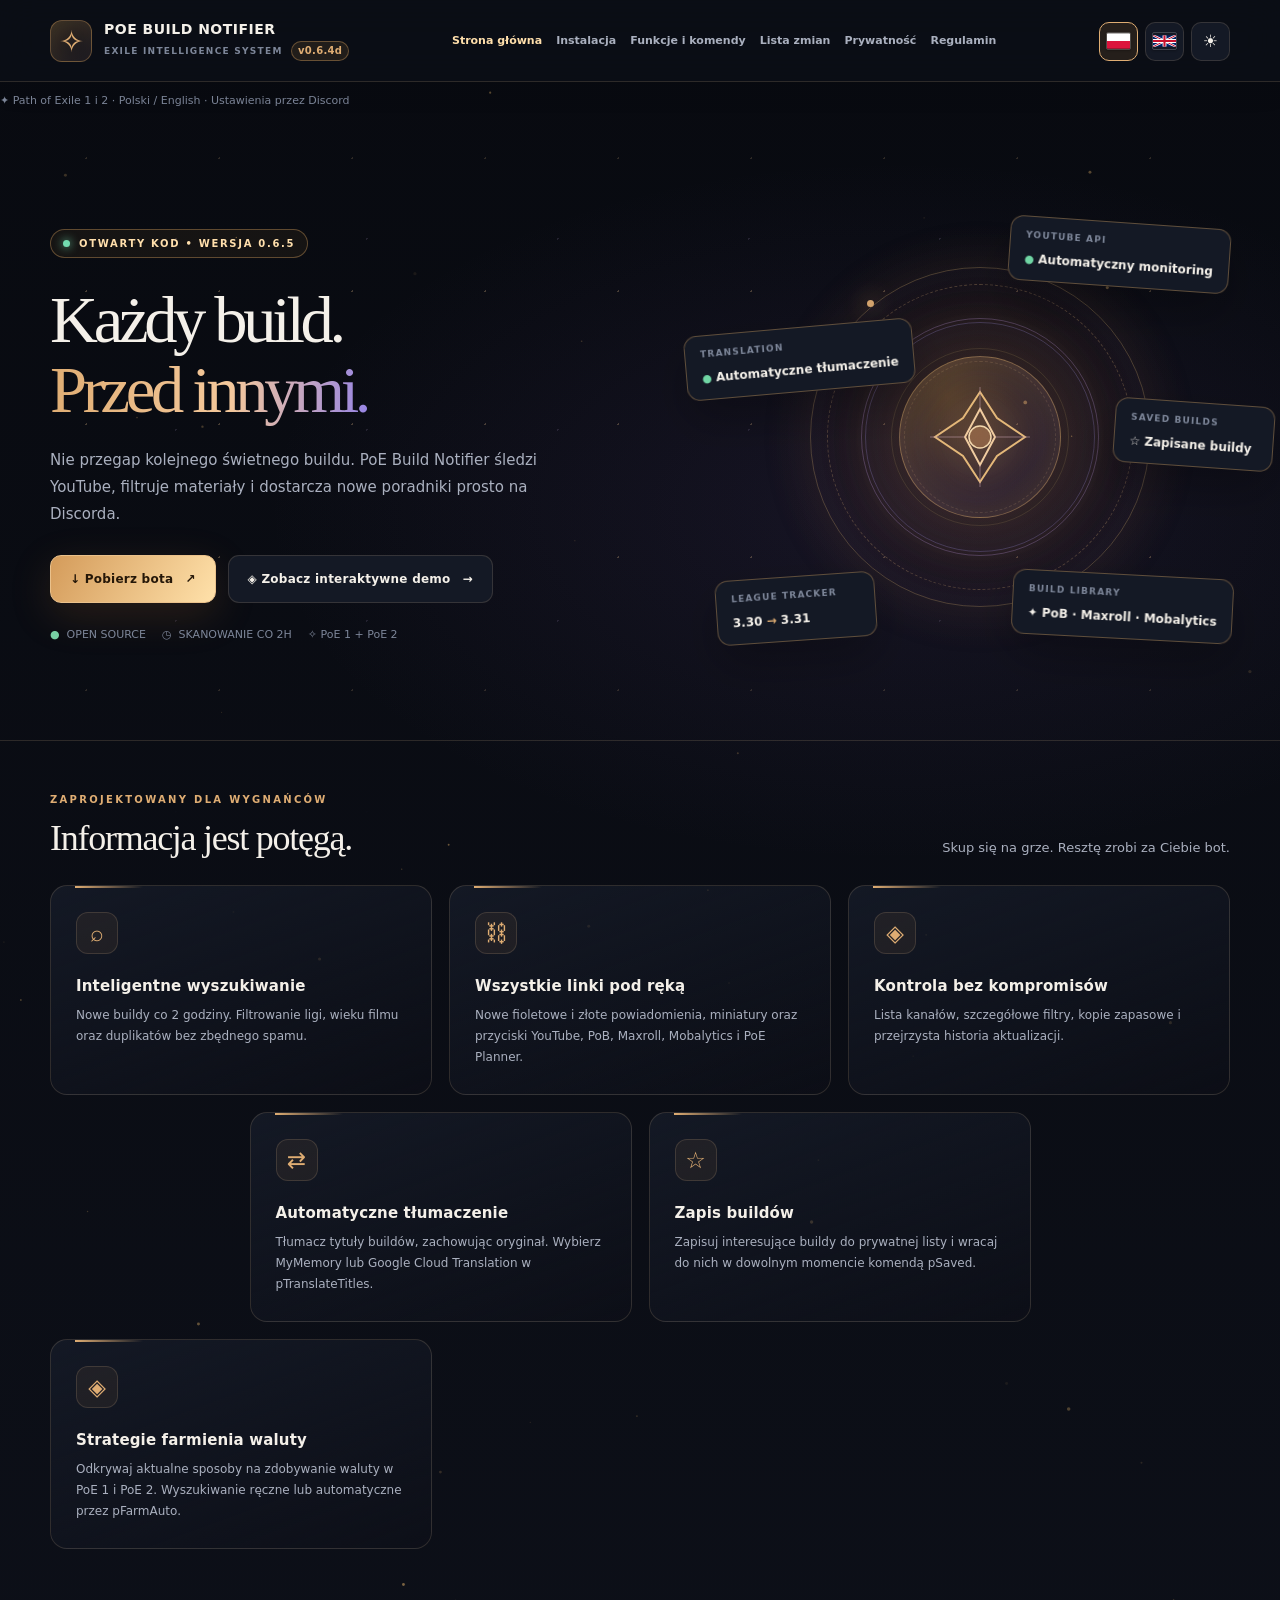
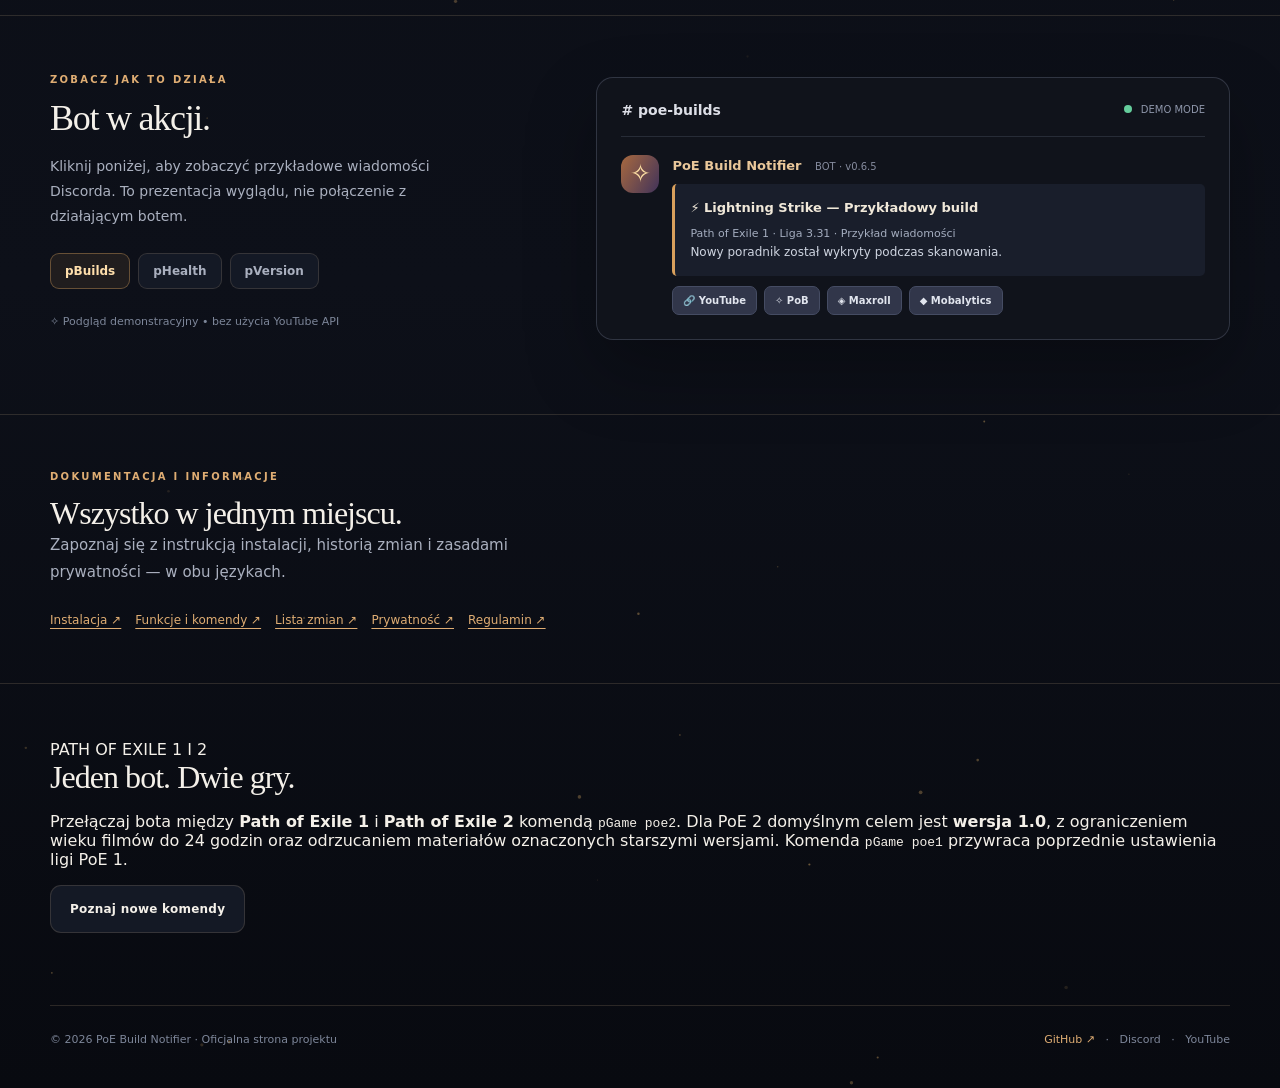
==== commit c44213af: "docs: align index.html with v0.6.5 startup selector" ====
--- a/index.html
+++ b/index.html
@@ -4,7 +4,7 @@
 <meta charset="utf-8">
 <meta name="viewport" content="width=device-width,initial-scale=1">
 <meta name="color-scheme" content="dark light">
-<title>PoE Build Notifier v0.6.4d — Strona główna</title>
+<title>PoE Build Notifier v0.6.5 — Strona główna</title>
 <style>
 :root{font-family:Inter,ui-sans-serif,system-ui,-apple-system,'Segoe UI',sans-serif;font-synthesis:none}
 *{box-sizing:border-box}
@@ -110,7 +110,7 @@
   <div id="starfield"></div><canvas id="ember-field" aria-hidden="true"></canvas><div id="spotlight"></div>
   <header class="unified-header">
 <div class="wrap header-inner">
-  <a class="logo" href="https://bollek231.github.io/poe-build-notifier-site/index.html" aria-label="PoE Build Notifier — strona główna"><span class="logo-symbol" aria-hidden="true">✧</span><span class="logo-text"><strong>POE BUILD NOTIFIER</strong><small>EXILE INTELLIGENCE SYSTEM <b class="site-version">v0.6.4d</b></small></span></a>
+  <a class="logo" href="https://bollek231.github.io/poe-build-notifier-site/index.html" aria-label="PoE Build Notifier — strona główna"><span class="logo-symbol" aria-hidden="true">✧</span><span class="logo-text"><strong>POE BUILD NOTIFIER</strong><small>EXILE INTELLIGENCE SYSTEM <b class="site-version">v0.6.5</b></small></span></a>
   <nav id="site-nav" aria-label="Nawigacja główna">
     <a href="https://bollek231.github.io/poe-build-notifier-site/index.html" class="active" aria-current="page">Strona główna</a>
 <a href="https://bollek231.github.io/poe-build-notifier-site/instalacja.html">Instalacja</a>
@@ -130,11 +130,11 @@
   <main id="top"><div class="hero-note">✦ Path of Exile 1 i 2 · Polski / English · Ustawienia przez Discord</div>
     <div class="wrap hero">
       <div class="hero-copy">
-        <div class="eyebrow"><span class="green-dot"></span><span data-i="eyebrow">OTWARTY KOD • WERSJA 0.6.4d</span></div>
+        <div class="eyebrow"><span class="green-dot"></span><span data-i="eyebrow">OTWARTY KOD • WERSJA 0.6.5</span></div>
         <h1><span data-i="hero1">Każdy build.</span><br><em data-i="hero2">Przed innymi.</em></h1>
         <p class="hero-description" data-i="heroDesc">Nie przegap kolejnego świetnego buildu. PoE Build Notifier śledzi YouTube, filtruje materiały i dostarcza nowe poradniki prosto na Discorda.</p>
         <div class="ctas">
-          <a class="btn btn-primary" href="https://bollek231.github.io/poe-build-notifier-site/downloads/PoE_Build_Notifier_v0.6.4d.zip" download><span data-i="download">↓ Pobierz bota</span> <span aria-hidden="true">↗</span></a>
+          <a class="btn btn-primary" href="https://bollek231.github.io/poe-build-notifier-site/downloads/PoE_Build_Notifier_v0.6.5.zip" download><span data-i="download">↓ Pobierz bota</span> <span aria-hidden="true">↗</span></a>
           <a class="btn btn-secondary" href="#demo"><span data-i="tryDemo">◈ Zobacz interaktywne demo</span> <span aria-hidden="true">→</span></a>
         </div>
         <div class="hero-fineprint"><span><b>●</b><span data-i="tagOpen">OPEN SOURCE</span></span><span>◷ <span data-i="tag2h">SKANOWANIE CO 2H</span></span><span>✧ PoE 1 + PoE 2</span></div>
@@ -158,12 +158,12 @@
          <article class="card"><div class="card-icon">◈</div><h3 data-i="card3Title">Kontrola bez kompromisów</h3><p data-i="card3Desc">Lista kanałów, szczegółowe filtry, kopie zapasowe i przejrzysta historia aktualizacji.</p></article>
          <article class="card"><div class="card-icon" aria-hidden="true">⇄</div><h3 data-i="card4Title">Automatyczne tłumaczenie</h3><p data-i="card4Desc">Tłumacz tytuły buildów, zachowując oryginał. Wybierz MyMemory lub Google Cloud Translation w pTranslateTitles.</p></article>
          <article class="card"><div class="card-icon" aria-hidden="true">☆</div><h3 data-i="card5Title">Zapis buildów</h3><p data-i="card5Desc">Zapisuj interesujące buildy do prywatnej listy i wracaj do nich w dowolnym momencie komendą pSaved.</p></article>
-         <article class="card"><div class="card-icon" aria-hidden="true">◈</div><h3 data-i="card6Title">Strategie farmienia waluty</h3><p data-i="card6Desc">Odkrywaj aktualne sposoby na zdobywanie waluty w PoE 1 i PoE 2. Wyszukiwanie ręczne lub automatyczne przez pFarmAuto.</p></article>
+         <article class="card"><div class="card-icon" aria-hidden="true">◈</div><h3 data-i="card6Title">Strategie farmienia waluty</h3><p data-i="card6Desc">Odkrywaj strategie farmienia w PoE 1 i 2. Po starcie wybierz przyciskiem Buildy lub Farm Strat, co bot ma wyszukać.</p></article>
        </div>
     </div></section>
     <section class="demo-section" id="demo"><div class="wrap demo-grid">
        <div><div class="section-label" data-i="demoLabel">ZOBACZ JAK TO DZIAŁA</div><h2 data-i="demoTitle">Bot w akcji.</h2><p class="lead" data-i="demoDesc">Kliknij poniżej, aby zobaczyć przykładowe wiadomości Discorda. To prezentacja wyglądu, nie połączenie z działającym botem.</p><div class="chips"><button class="chip active" data-example="build">pBuilds</button><button class="chip" data-example="health">pHealth</button><button class="chip" data-example="version">pVersion</button></div><p class="small-note" data-i="demoNote">✧ Podgląd demonstracyjny • bez użycia YouTube API</p></div>
-       <div class="discord-panel"><div class="discord-top"><strong># poe-builds</strong><small><span class="discord-dot"></span> DEMO MODE</small></div><div class="bot-row"><div class="avatar">✧</div><div class="message-body"><span class="sender">PoE Build Notifier <small>BOT · v0.6.4d</small></span><div class="message" id="message-box"></div><div class="links" id="message-links"></div></div></div></div>
+       <div class="discord-panel"><div class="discord-top"><strong># poe-builds</strong><small><span class="discord-dot"></span> DEMO MODE</small></div><div class="bot-row"><div class="avatar">✧</div><div class="message-body"><span class="sender">PoE Build Notifier <small>BOT · v0.6.5</small></span><div class="message" id="message-box"></div><div class="links" id="message-links"></div></div></div></div>
     </div></section>
 <section class="alt-section" aria-label="Dokumentacja projektu"><div class="wrap">
 <div class="section-label">DOKUMENTACJA I INFORMACJE</div>
@@ -180,9 +180,9 @@
 (()=>{
 const body=document.body,app=document.getElementById('app');let lang='pl',ex='build';
 const dictionary={
-pl:{navHome:'Strona główna',navFeatures:'Funkcje',navDemo:'Podgląd',navChangelog:'Lista zmian ↗',eyebrow:'OTWARTY KOD • WERSJA 0.6.4d',hero1:'Każdy build.',hero2:'Przed innymi.',heroDesc:'Nie przegap kolejnego świetnego buildu. PoE Build Notifier śledzi YouTube, filtruje materiały i dostarcza nowe poradniki prosto na Discorda.',download:'↓ Pobierz bota',tryDemo:'◈ Zobacz interaktywne demo',tagOpen:'OPEN SOURCE',tag2h:'SKANOWANIE CO 2H',monitor:'Automatyczny monitoring',featuresLabel:'ZAPROJEKTOWANY DLA WYGNAŃCÓW',featuresTitle:'Informacja jest potęgą.',featuresSub:'Skup się na grze. Resztę zrobi za Ciebie bot.',card1Title:'Inteligentne wyszukiwanie',card1Desc:'Nowe buildy co 2 godziny. Filtrowanie ligi, wieku filmu oraz duplikatów bez zbędnego spamu.',card2Title:'Wszystkie linki pod ręką',card2Desc:'Nowe fioletowe i złote powiadomienia, miniatury oraz przyciski YouTube, PoB, Maxroll, Mobalytics i PoE Planner.',card3Title:'Kontrola bez kompromisów',card3Desc:'Lista kanałów, szczegółowe filtry, kopie zapasowe i przejrzysta historia aktualizacji.',card4Title:'Automatyczne tłumaczenie',card4Desc:'Tłumacz tytuły buildów, zachowując oryginał. Wybierz MyMemory lub Google Cloud Translation w pTranslateTitles.',card5Title:'Zapis buildów',card5Desc:'Zapisuj interesujące buildy do prywatnej listy i wracaj do nich w dowolnym momencie komendą pSaved.',card6Title:'Strategie farmienia waluty',card6Desc:'Odkrywaj aktualne sposoby na zdobywanie waluty w PoE 1 i PoE 2. Wyszukiwanie ręczne lub automatyczne przez pFarmAuto.',demoLabel:'ZOBACZ JAK TO DZIAŁA',demoTitle:'Bot w akcji.',demoDesc:'Kliknij poniżej, aby zobaczyć przykładowe wiadomości Discorda. To prezentacja wyglądu, nie połączenie z działającym botem.',demoNote:'✧ Podgląd demonstracyjny • bez użycia YouTube API',footer:'Oficjalna strona projektu'},
-en:{navHome:'Home',navFeatures:'Features',navDemo:'Preview',navChangelog:'Patch notes ↗',eyebrow:'OPEN SOURCE • VERSION 0.6.4d',hero1:'Every build.',hero2:'Before the rest.',heroDesc:'Never miss a great build again. PoE Build Notifier watches YouTube, filters new videos, and sends fresh guides straight to your Discord channel.',download:'↓ Download bot',tryDemo:'◈ Try interactive demo',tagOpen:'OPEN SOURCE',tag2h:'SCANS EVERY 2H',monitor:'Automated monitoring',featuresLabel:'BUILT FOR THE EXILES',featuresTitle:'Knowledge is power.',featuresSub:'Focus on playing. Let the bot do the searching.',card1Title:'Smart discovery',card1Desc:'Fresh builds every two hours. League, age, and duplicate filtering without needless spam.',card2Title:'Links where you need them',card2Desc:'New purple and gold Discord embeds, thumbnails, and YouTube, PoB, Maxroll, Mobalytics and PoE Planner buttons.',card3Title:'Stay in control',card3Desc:'Channel lists, advanced filters, backups, and a transparent version history.',card4Title:'Automatic translation',card4Desc:'Translate build titles while keeping the original. Choose MyMemory or Google Cloud Translation with pTranslateTitles.',card5Title:'Saved builds',card5Desc:'Save interesting builds to your private list and revisit them anytime with the pSaved command.',card6Title:'Currency farming strategies',card6Desc:'Find fresh currency farming methods for PoE 1 and PoE 2. Search manually or enable optional monitoring with pFarmAuto.',demoLabel:'SEE HOW IT WORKS',demoTitle:'Bot in action.',demoDesc:'Select a command below to preview sample Discord messages. This is a visual demo, not a connection to a running bot.',demoNote:'✧ Demonstration only • no YouTube API requests',footer:'Official project website'}};
-function renderMessage(){const box=document.getElementById('message-box'),links=document.getElementById('message-links');let content='',buttons='';if(ex==='build'){content=lang==='pl'?'<strong>⚡ Lightning Strike — Przykładowy build</strong><small>Path of Exile 1 · Liga 3.31 · Przykład wiadomości</small>Nowy poradnik został wykryty podczas skanowania.':'<strong>⚡ Lightning Strike — Example build</strong><small>Path of Exile 1 · League 3.31 · Example message</small>A new build guide was detected during scanning.';buttons='<span>🔗 YouTube</span><span>✧ PoB</span><span>◈ Maxroll</span><span>◆ Mobalytics</span>';}else if(ex==='health'){content=lang==='pl'?'<strong>✓ pHealth — Status systemu</strong><small>Przykładowe dane, nie prawdziwy status</small>🟢 Bot: aktywny<br>⏱ Skanowanie: co 2 godziny<br>🗓 Podsumowanie: 20:00':'<strong>✓ pHealth — System status</strong><small>Sample data, not live status</small>🟢 Bot: online<br>⏱ Scan interval: every 2 hours<br>🗓 Daily digest: 20:00';}else{content=lang==='pl'?'<strong>✧ pVersion</strong><small>PoE Build Notifier</small>Aktualna wersja: <b>v0.6.4d</b><br>Najnowsza wersja: <b>v0.6.4d</b>':'<strong>✧ pVersion</strong><small>PoE Build Notifier</small>Installed version: <b>v0.6.4d</b><br>Latest release: <b>v0.6.4d</b>';}box.innerHTML=content;links.innerHTML=buttons;}
+pl:{navHome:'Strona główna',navFeatures:'Funkcje',navDemo:'Podgląd',navChangelog:'Lista zmian ↗',eyebrow:'OTWARTY KOD • WERSJA 0.6.5',hero1:'Każdy build.',hero2:'Przed innymi.',heroDesc:'Nie przegap kolejnego świetnego buildu. PoE Build Notifier śledzi YouTube, filtruje materiały i dostarcza nowe poradniki prosto na Discorda.',download:'↓ Pobierz bota',tryDemo:'◈ Zobacz interaktywne demo',tagOpen:'OPEN SOURCE',tag2h:'SKANOWANIE CO 2H',monitor:'Automatyczny monitoring',featuresLabel:'ZAPROJEKTOWANY DLA WYGNAŃCÓW',featuresTitle:'Informacja jest potęgą.',featuresSub:'Skup się na grze. Resztę zrobi za Ciebie bot.',card1Title:'Inteligentne wyszukiwanie',card1Desc:'Nowe buildy co 2 godziny. Filtrowanie ligi, wieku filmu oraz duplikatów bez zbędnego spamu.',card2Title:'Wszystkie linki pod ręką',card2Desc:'Nowe fioletowe i złote powiadomienia, miniatury oraz przyciski YouTube, PoB, Maxroll, Mobalytics i PoE Planner.',card3Title:'Kontrola bez kompromisów',card3Desc:'Lista kanałów, szczegółowe filtry, kopie zapasowe i przejrzysta historia aktualizacji.',card4Title:'Automatyczne tłumaczenie',card4Desc:'Tłumacz tytuły buildów, zachowując oryginał. Wybierz MyMemory lub Google Cloud Translation w pTranslateTitles.',card5Title:'Zapis buildów',card5Desc:'Zapisuj interesujące buildy do prywatnej listy i wracaj do nich w dowolnym momencie komendą pSaved.',card6Title:'Strategie farmienia waluty',card6Desc:'Odkrywaj aktualne sposoby na zdobywanie waluty w PoE 1 i PoE 2. Wyszukiwanie ręczne lub automatyczne przez pFarmAuto.',demoLabel:'ZOBACZ JAK TO DZIAŁA',demoTitle:'Bot w akcji.',demoDesc:'Kliknij poniżej, aby zobaczyć przykładowe wiadomości Discorda. To prezentacja wyglądu, nie połączenie z działającym botem.',demoNote:'✧ Podgląd demonstracyjny • bez użycia YouTube API',footer:'Oficjalna strona projektu'},
+en:{navHome:'Home',navFeatures:'Features',navDemo:'Preview',navChangelog:'Patch notes ↗',eyebrow:'OPEN SOURCE • VERSION 0.6.5',hero1:'Every build.',hero2:'Before the rest.',heroDesc:'Never miss a great build again. PoE Build Notifier watches YouTube, filters new videos, and sends fresh guides straight to your Discord channel.',download:'↓ Download bot',tryDemo:'◈ Try interactive demo',tagOpen:'OPEN SOURCE',tag2h:'SCANS EVERY 2H',monitor:'Automated monitoring',featuresLabel:'BUILT FOR THE EXILES',featuresTitle:'Knowledge is power.',featuresSub:'Focus on playing. Let the bot do the searching.',card1Title:'Smart discovery',card1Desc:'Fresh builds every two hours. League, age, and duplicate filtering without needless spam.',card2Title:'Links where you need them',card2Desc:'New purple and gold Discord embeds, thumbnails, and YouTube, PoB, Maxroll, Mobalytics and PoE Planner buttons.',card3Title:'Stay in control',card3Desc:'Channel lists, advanced filters, backups, and a transparent version history.',card4Title:'Automatic translation',card4Desc:'Translate build titles while keeping the original. Choose MyMemory or Google Cloud Translation with pTranslateTitles.',card5Title:'Saved builds',card5Desc:'Save interesting builds to your private list and revisit them anytime with the pSaved command.',card6Title:'Currency farming strategies',card6Desc:'Find fresh currency farming methods for PoE 1 and PoE 2. Search manually or enable optional monitoring with pFarmAuto.',demoLabel:'SEE HOW IT WORKS',demoTitle:'Bot in action.',demoDesc:'Select a command below to preview sample Discord messages. This is a visual demo, not a connection to a running bot.',demoNote:'✧ Demonstration only • no YouTube API requests',footer:'Official project website'}};
+function renderMessage(){const box=document.getElementById('message-box'),links=document.getElementById('message-links');let content='',buttons='';if(ex==='build'){content=lang==='pl'?'<strong>⚡ Lightning Strike — Przykładowy build</strong><small>Path of Exile 1 · Liga 3.31 · Przykład wiadomości</small>Nowy poradnik został wykryty podczas skanowania.':'<strong>⚡ Lightning Strike — Example build</strong><small>Path of Exile 1 · League 3.31 · Example message</small>A new build guide was detected during scanning.';buttons='<span>🔗 YouTube</span><span>✧ PoB</span><span>◈ Maxroll</span><span>◆ Mobalytics</span>';}else if(ex==='health'){content=lang==='pl'?'<strong>✓ pHealth — Status systemu</strong><small>Przykładowe dane, nie prawdziwy status</small>🟢 Bot: aktywny<br>⏱ Skanowanie: co 2 godziny<br>🗓 Podsumowanie: 20:00':'<strong>✓ pHealth — System status</strong><small>Sample data, not live status</small>🟢 Bot: online<br>⏱ Scan interval: every 2 hours<br>🗓 Daily digest: 20:00';}else{content=lang==='pl'?'<strong>✧ pVersion</strong><small>PoE Build Notifier</small>Aktualna wersja: <b>v0.6.5</b><br>Najnowsza wersja: <b>v0.6.5</b>':'<strong>✧ pVersion</strong><small>PoE Build Notifier</small>Installed version: <b>v0.6.5</b><br>Latest release: <b>v0.6.5</b>';}box.innerHTML=content;links.innerHTML=buttons;}
 function render(){document.documentElement.lang=lang;document.querySelectorAll('[data-i]').forEach(el=>{let v=dictionary[lang][el.dataset.i];if(v)el.textContent=v});document.getElementById('lang-pl').classList.toggle('selected',lang==='pl');document.getElementById('lang-en').classList.toggle('selected',lang==='en');renderMessage()}
 document.getElementById('lang-pl').addEventListener('click',()=>{lang='pl';render()});document.getElementById('lang-en').addEventListener('click',()=>{lang='en';render()});
 function changeTheme(to){body.classList.toggle('dark',to==='dark');body.classList.toggle('light',to==='light');document.getElementById('theme').textContent=to==='dark'?'☀️':'🌙';document.getElementById('theme').title=to==='dark'?'Jasny motyw / Light mode':'Ciemny motyw / Dark mode';try{localStorage.setItem('poe-design-theme',to)}catch(e){}}
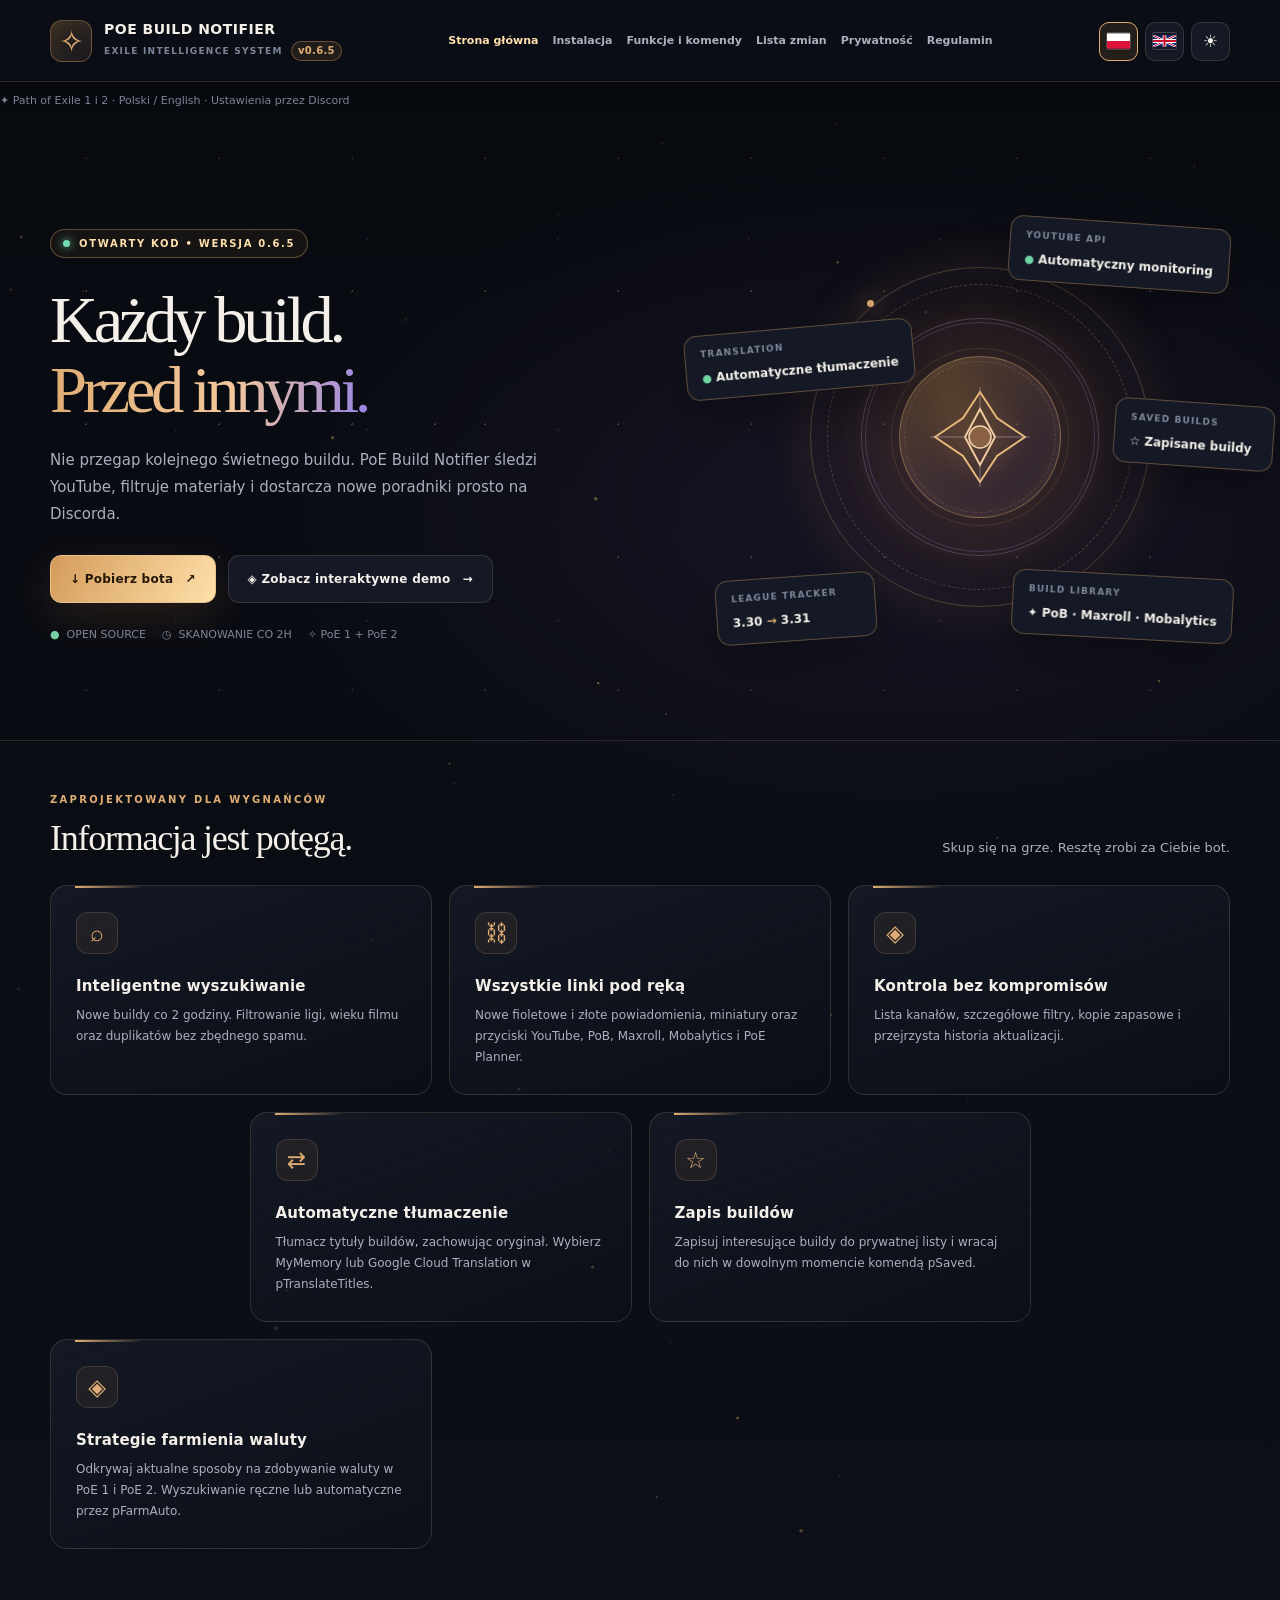
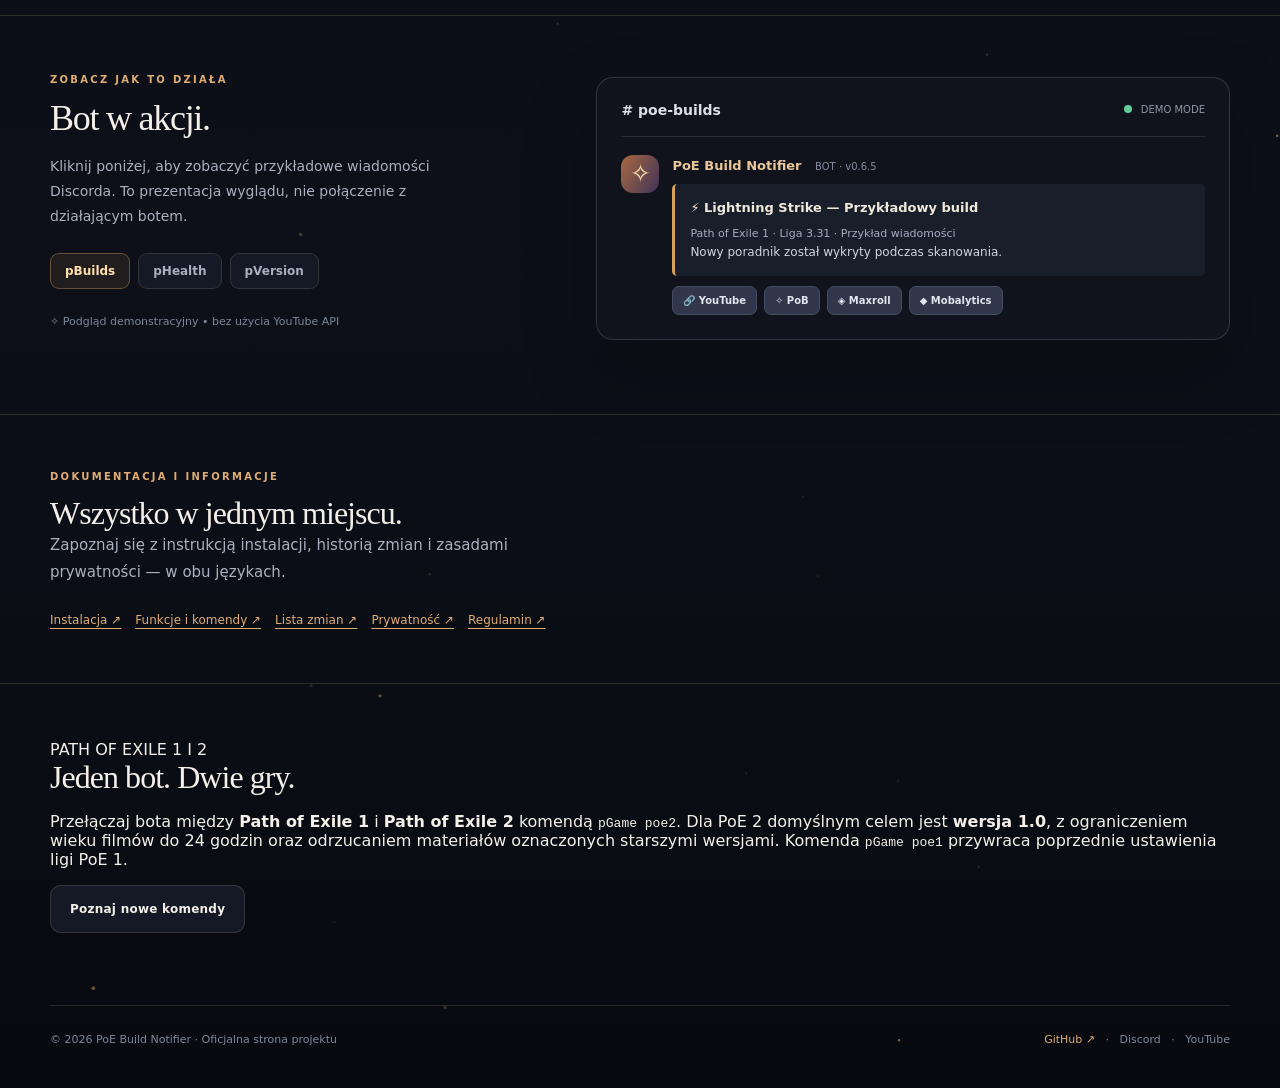
==== commit 26a9873f: "site: align index.html version and download with v0.6.5a" ====
--- a/index.html
+++ b/index.html
@@ -4,7 +4,7 @@
 <meta charset="utf-8">
 <meta name="viewport" content="width=device-width,initial-scale=1">
 <meta name="color-scheme" content="dark light">
-<title>PoE Build Notifier v0.6.5 — Strona główna</title>
+<title>PoE Build Notifier v0.6.5a — Strona główna</title>
 <style>
 :root{font-family:Inter,ui-sans-serif,system-ui,-apple-system,'Segoe UI',sans-serif;font-synthesis:none}
 *{box-sizing:border-box}
@@ -110,7 +110,7 @@
   <div id="starfield"></div><canvas id="ember-field" aria-hidden="true"></canvas><div id="spotlight"></div>
   <header class="unified-header">
 <div class="wrap header-inner">
-  <a class="logo" href="https://bollek231.github.io/poe-build-notifier-site/index.html" aria-label="PoE Build Notifier — strona główna"><span class="logo-symbol" aria-hidden="true">✧</span><span class="logo-text"><strong>POE BUILD NOTIFIER</strong><small>EXILE INTELLIGENCE SYSTEM <b class="site-version">v0.6.5</b></small></span></a>
+  <a class="logo" href="https://bollek231.github.io/poe-build-notifier-site/index.html" aria-label="PoE Build Notifier — strona główna"><span class="logo-symbol" aria-hidden="true">✧</span><span class="logo-text"><strong>POE BUILD NOTIFIER</strong><small>EXILE INTELLIGENCE SYSTEM <b class="site-version">v0.6.5a</b></small></span></a>
   <nav id="site-nav" aria-label="Nawigacja główna">
     <a href="https://bollek231.github.io/poe-build-notifier-site/index.html" class="active" aria-current="page">Strona główna</a>
 <a href="https://bollek231.github.io/poe-build-notifier-site/instalacja.html">Instalacja</a>
@@ -134,7 +134,7 @@
         <h1><span data-i="hero1">Każdy build.</span><br><em data-i="hero2">Przed innymi.</em></h1>
         <p class="hero-description" data-i="heroDesc">Nie przegap kolejnego świetnego buildu. PoE Build Notifier śledzi YouTube, filtruje materiały i dostarcza nowe poradniki prosto na Discorda.</p>
         <div class="ctas">
-          <a class="btn btn-primary" href="https://bollek231.github.io/poe-build-notifier-site/downloads/PoE_Build_Notifier_v0.6.5.zip" download><span data-i="download">↓ Pobierz bota</span> <span aria-hidden="true">↗</span></a>
+          <a class="btn btn-primary" href="https://bollek231.github.io/poe-build-notifier-site/downloads/PoE_Build_Notifier_v0.6.5a.zip" download><span data-i="download">↓ Pobierz bota</span> <span aria-hidden="true">↗</span></a>
           <a class="btn btn-secondary" href="#demo"><span data-i="tryDemo">◈ Zobacz interaktywne demo</span> <span aria-hidden="true">→</span></a>
         </div>
         <div class="hero-fineprint"><span><b>●</b><span data-i="tagOpen">OPEN SOURCE</span></span><span>◷ <span data-i="tag2h">SKANOWANIE CO 2H</span></span><span>✧ PoE 1 + PoE 2</span></div>
